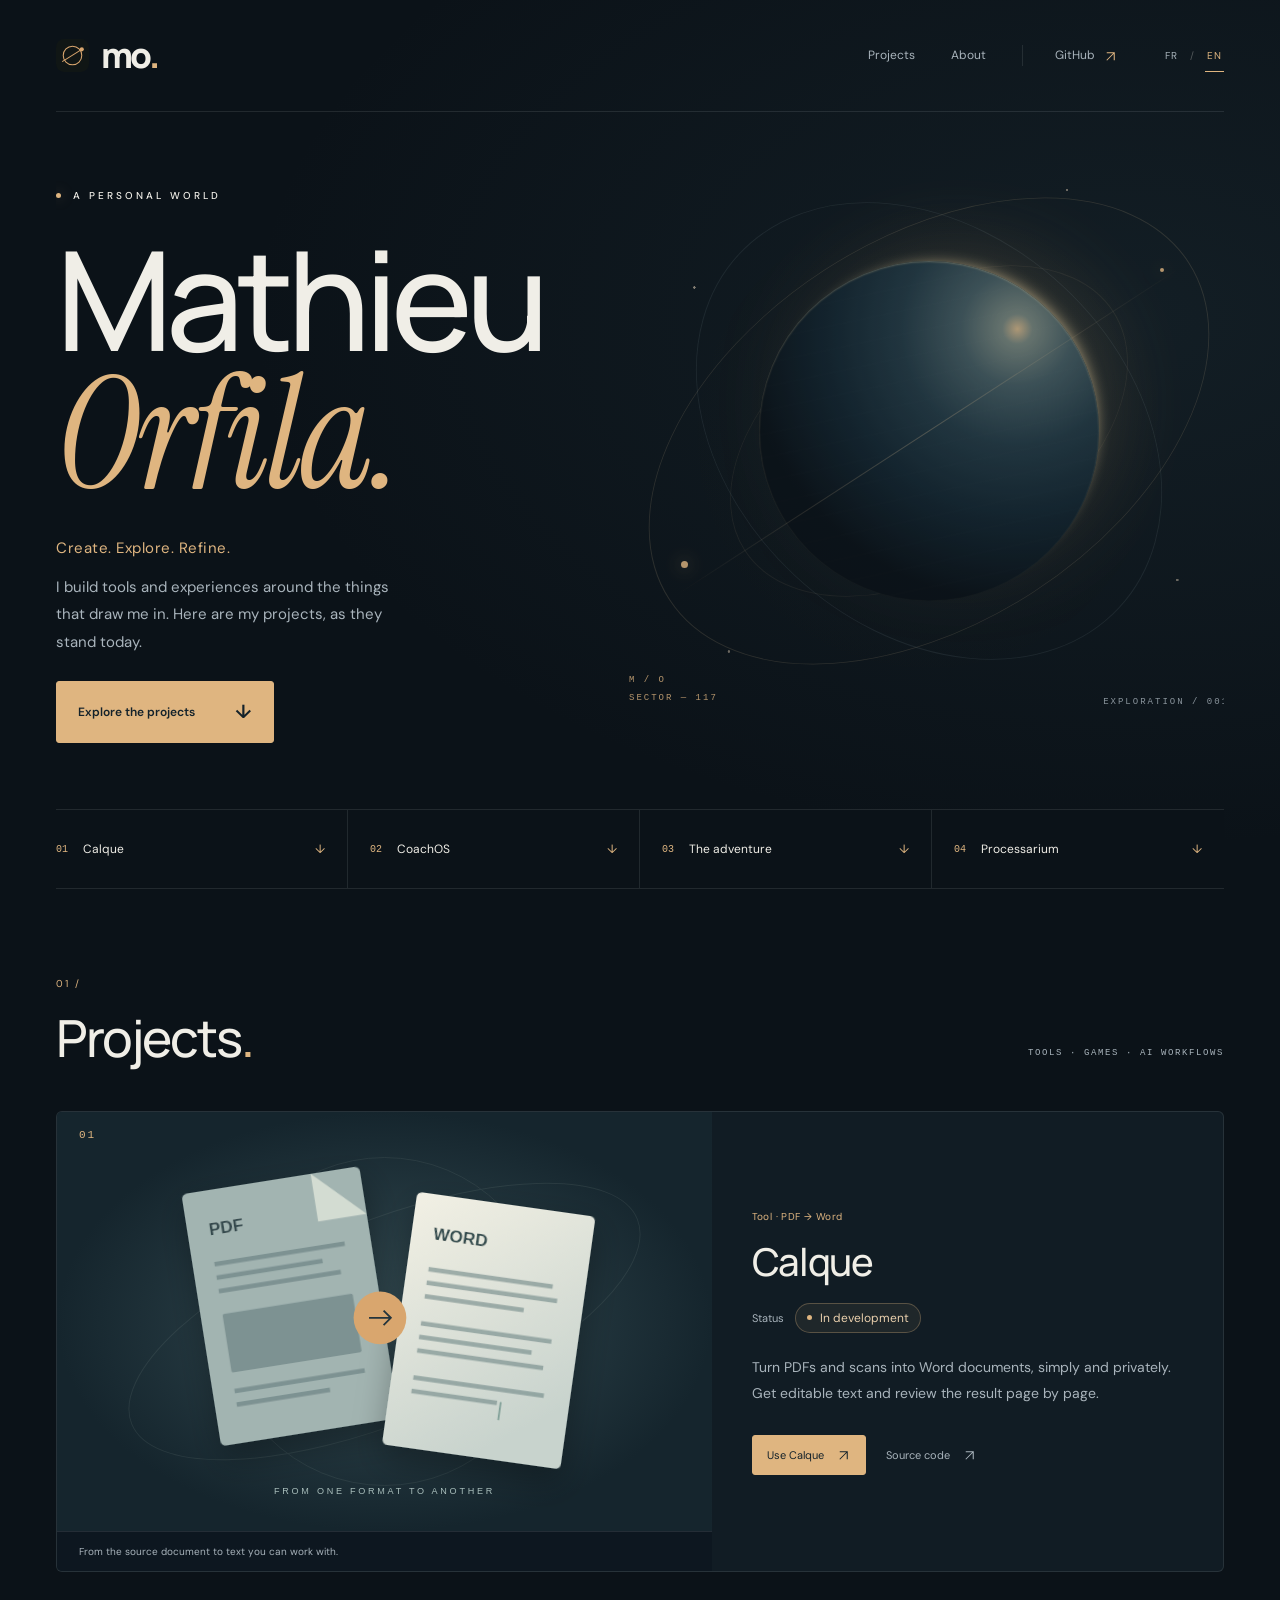
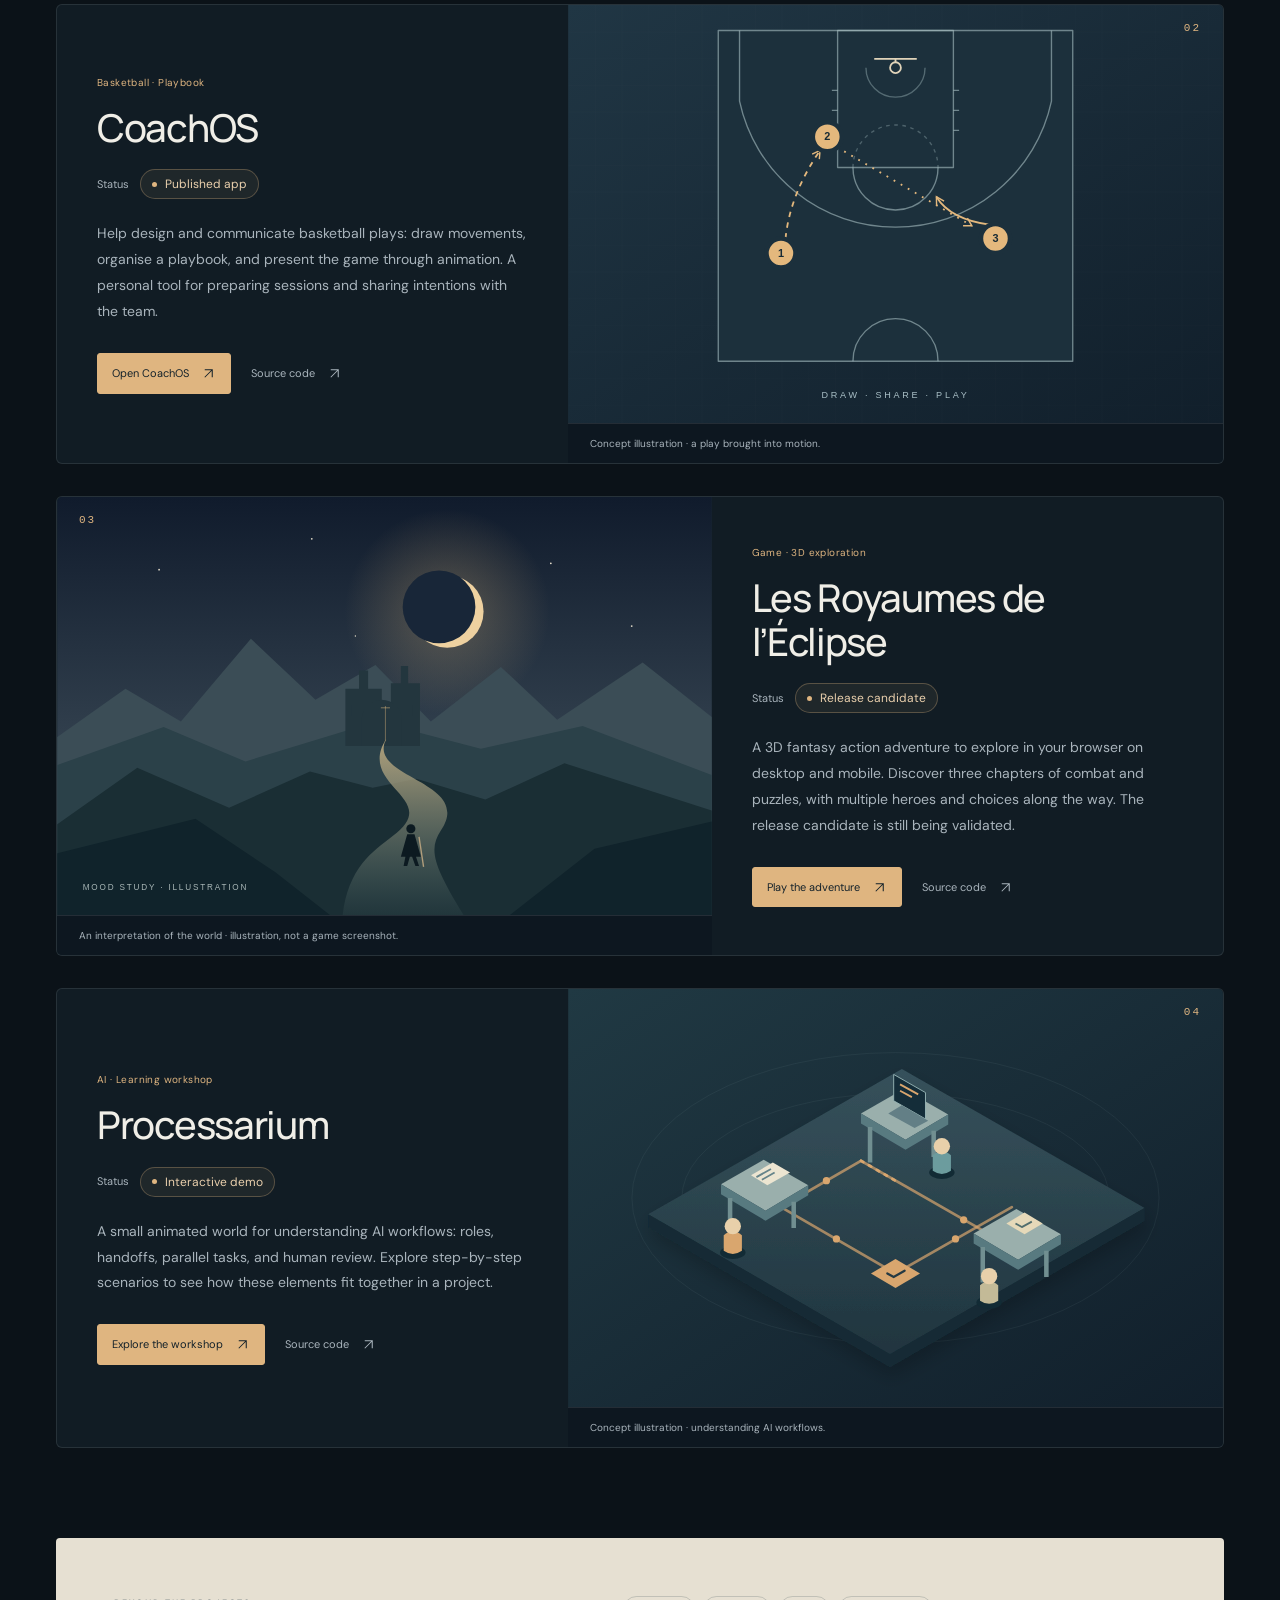
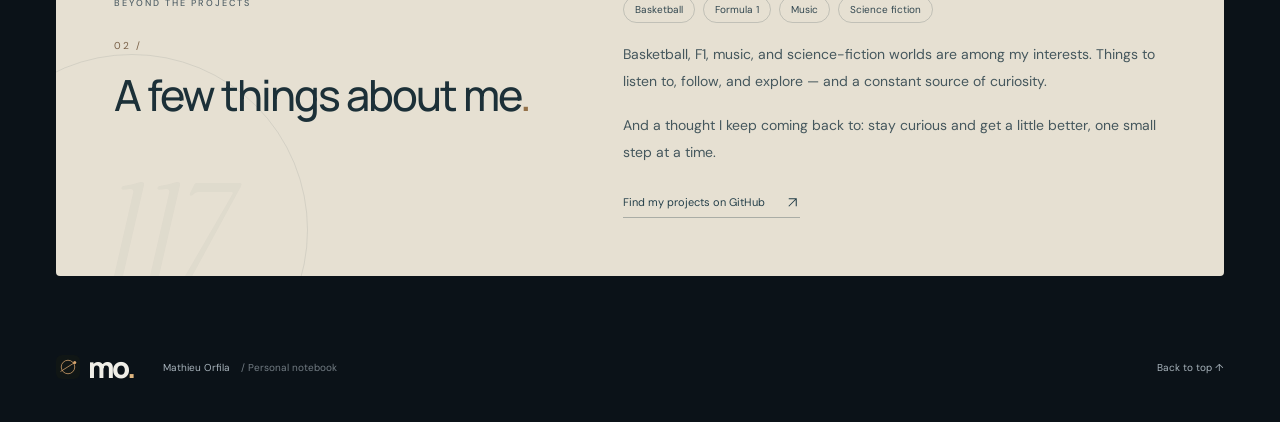
==== docs/en/index.html @ e2f17652 "Make every project status explicit and redesign personal landing with alternating project panels" ====
<!doctype html>
<html lang="en">
<head>
<meta charset="utf-8"><meta name="viewport" content="width=device-width, initial-scale=1">
<meta name="description" content="Projects by Mathieu Orfila: useful tools, basketball, and worlds to explore.">
<meta name="theme-color" content="#0d141b"><meta name="referrer" content="strict-origin-when-cross-origin">
<title>Mathieu Orfila — Ideas in motion</title>
<link rel="alternate" hreflang="fr" href="https://mativ117.github.io/mativ117/">
<link rel="alternate" hreflang="en" href="https://mativ117.github.io/mativ117/en/">
<link rel="alternate" hreflang="x-default" href="https://mativ117.github.io/mativ117/">
<link rel="canonical" href="https://mativ117.github.io/mativ117/en/">
<link rel="icon" href="../favicon.svg" type="image/svg+xml"><link rel="stylesheet" href="../style.css?v=identity-3">

</head>
<body>
<a class="skip" href="#contenu">Skip to content</a>
<header class="wrap header"><a class="brand" href="./" aria-label="Mathieu Orfila, home"><img class="brand-mark" src="../favicon.svg" alt="" width="30" height="30">mo<span>.</span></a><nav aria-label="Main navigation"><a href="#projets">Projects</a><a href="#apropos">About</a><a class="github" href="https://github.com/mativ117">GitHub <span aria-hidden="true"><svg class="external-icon" viewBox="0 0 20 20" width="15" height="15" fill="none" aria-hidden="true"><path d="M5 15 15 5M5 5h10v10" stroke="currentColor" stroke-width="1.4"/></svg></span></a></nav><div class="language-switch" role="group" aria-label="Site language"><a href="../" lang="fr" hreflang="fr" aria-label="Français">FR</a><span aria-hidden="true">/</span><a href="./" lang="en" hreflang="en" aria-current="page" aria-label="English">EN</a></div></header>
<main id="contenu">
<section class="hero wrap" aria-labelledby="titre">
  <div class="hero-copy"><p class="eyebrow"><span class="dot"></span> A PERSONAL WORLD</p><h1 id="titre">Mathieu<br><em>Orfila.</em></h1><p class="hero-motto">Create. Explore. Refine.</p><p class="intro">I build tools and experiences around the things that draw me in. Here are my projects, as they stand today.</p><a class="button" href="#projets">Explore the projects <span aria-hidden="true">↓</span></a></div>
  <div class="universe" aria-hidden="true"><div class="star-field"></div><div class="orbital-ring ring-outer"></div><div class="orbital-ring ring-middle"></div><div class="orbital-ring ring-inner"></div><div class="celestial-body"></div><div class="orbital-axis"></div><span class="satellite satellite-one"></span><span class="satellite satellite-two"></span><span class="coordinate">M / O<br>SECTOR — 117</span><span class="orbital-label">ALWAYS IN MOTION</span><span class="universe-label">EXPLORATION / 001</span></div>
  <nav class="project-index" aria-label="Jump to a project"><a href="#calque"><span class="index-number">01</span><span>Calque</span><span class="index-arrow" aria-hidden="true">↓</span></a><a href="#coachos"><span class="index-number">02</span><span>CoachOS</span><span class="index-arrow" aria-hidden="true">↓</span></a><a href="#eclipse"><span class="index-number">03</span><span>The adventure</span><span class="index-arrow" aria-hidden="true">↓</span></a><a href="#processarium"><span class="index-number">04</span><span>Processarium</span><span class="index-arrow" aria-hidden="true">↓</span></a></nav>
</section>
<section id="projets" class="projects wrap" aria-labelledby="projects-title">
<div class="section-heading"><h2 id="projects-title"><span class="section-index" aria-hidden="true">01 /</span>Projects<span>.</span></h2><span class="folio">TOOLS · GAMES · AI WORKFLOWS</span></div>
<!-- PROJECTS_START -->
<article class="project" id="calque"><div class="project-frame"><span class="project-number" aria-hidden="true">01</span><span class="frame-label" aria-hidden="true">M / O — PROJECT</span></div>
<figure class="project-visual"><a class="project-preview" href="https://mativ117.github.io/calque/" aria-label="Use Calque"><img src="../assets/calque-en.svg" alt="Illustration: a PDF page becomes a Word document, connected by an arrow." width="720" height="460" loading="lazy"></a><figcaption>From the source document to text you can work with.</figcaption></figure>
<div class="project-copy"><div class="project-meta"><span>Tool · PDF → Word</span></div><h3>Calque</h3><div class="status-row"><span class="status-label">Status</span><span class="status">In development</span></div><p class="description">Turn PDFs and scans into Word documents, simply and privately. Get editable text and review the result page by page.</p><div class="project-links"><a class="project-primary" href="https://mativ117.github.io/calque/">Use Calque <span aria-hidden="true"><svg class="external-icon" viewBox="0 0 20 20" width="15" height="15" fill="none" aria-hidden="true"><path d="M5 15 15 5M5 5h10v10" stroke="currentColor" stroke-width="1.4"/></svg></span></a><a href="https://github.com/mativ117/calque">Source code <span aria-hidden="true"><svg class="external-icon" viewBox="0 0 20 20" width="15" height="15" fill="none" aria-hidden="true"><path d="M5 15 15 5M5 5h10v10" stroke="currentColor" stroke-width="1.4"/></svg></span></a></div></div>
</article>
<article class="project" id="coachos"><div class="project-frame"><span class="project-number" aria-hidden="true">02</span><span class="frame-label" aria-hidden="true">M / O — PROJECT</span></div>
<figure class="project-visual"><a class="project-preview" href="https://mativ117.github.io/coachOS-dashboard/" aria-label="Open CoachOS"><img src="../assets/coachos-en.svg" alt="Illustrative basketball half-court diagram: a centred hoop, key, three-point line, and three numbered players." width="720" height="460" loading="lazy"></a><figcaption>Concept illustration · a play brought into motion.</figcaption></figure>
<div class="project-copy"><div class="project-meta"><span>Basketball · Playbook</span></div><h3>CoachOS</h3><div class="status-row"><span class="status-label">Status</span><span class="status">Published app</span></div><p class="description">Help design and communicate basketball plays: draw movements, organise a playbook, and present the game through animation. A personal tool for preparing sessions and sharing intentions with the team.</p><div class="project-links"><a class="project-primary" href="https://mativ117.github.io/coachOS-dashboard/">Open CoachOS <span aria-hidden="true"><svg class="external-icon" viewBox="0 0 20 20" width="15" height="15" fill="none" aria-hidden="true"><path d="M5 15 15 5M5 5h10v10" stroke="currentColor" stroke-width="1.4"/></svg></span></a><a href="https://github.com/mativ117/coachOS-dashboard">Source code <span aria-hidden="true"><svg class="external-icon" viewBox="0 0 20 20" width="15" height="15" fill="none" aria-hidden="true"><path d="M5 15 15 5M5 5h10v10" stroke="currentColor" stroke-width="1.4"/></svg></span></a></div></div>
</article>
<article class="project" id="eclipse"><div class="project-frame"><span class="project-number" aria-hidden="true">03</span><span class="frame-label" aria-hidden="true">M / O — PROJECT</span></div>
<figure class="project-visual"><a class="project-preview" href="https://mativ117.github.io/royaumes-eclipse/" aria-label="Play the adventure"><img src="../assets/eclipse-en.svg" alt="Mood illustration: a traveller follows a path towards an ancient gateway beneath an eclipse." width="720" height="460" loading="lazy"></a><figcaption>An interpretation of the world · illustration, not a game screenshot.</figcaption></figure>
<div class="project-copy"><div class="project-meta"><span>Game · 3D exploration</span></div><h3>Les Royaumes de l’Éclipse</h3><div class="status-row"><span class="status-label">Status</span><span class="status">Release candidate</span></div><p class="description">A 3D fantasy action adventure to explore in your browser on desktop and mobile. Discover three chapters of combat and puzzles, with multiple heroes and choices along the way. The release candidate is still being validated.</p><div class="project-links"><a class="project-primary" href="https://mativ117.github.io/royaumes-eclipse/">Play the adventure <span aria-hidden="true"><svg class="external-icon" viewBox="0 0 20 20" width="15" height="15" fill="none" aria-hidden="true"><path d="M5 15 15 5M5 5h10v10" stroke="currentColor" stroke-width="1.4"/></svg></span></a><a href="https://github.com/mativ117/royaumes-eclipse">Source code <span aria-hidden="true"><svg class="external-icon" viewBox="0 0 20 20" width="15" height="15" fill="none" aria-hidden="true"><path d="M5 15 15 5M5 5h10v10" stroke="currentColor" stroke-width="1.4"/></svg></span></a></div></div>
</article>
<article class="project" id="processarium"><div class="project-frame"><span class="project-number" aria-hidden="true">04</span><span class="frame-label" aria-hidden="true">M / O — PROJECT</span></div>
<figure class="project-visual"><a class="project-preview" href="https://mativ117.github.io/processarium_ia/" aria-label="Explore the workshop"><img src="../assets/processarium-en.svg" alt="Illustration of a miniature workshop: three workstations connected by paths, with characters and a review checkpoint." width="720" height="460" loading="lazy"></a><figcaption>Concept illustration · understanding AI workflows.</figcaption></figure>
<div class="project-copy"><div class="project-meta"><span>AI · Learning workshop</span></div><h3>Processarium</h3><div class="status-row"><span class="status-label">Status</span><span class="status">Interactive demo</span></div><p class="description">A small animated world for understanding AI workflows: roles, handoffs, parallel tasks, and human review. Explore step-by-step scenarios to see how these elements fit together in a project.</p><div class="project-links"><a class="project-primary" href="https://mativ117.github.io/processarium_ia/">Explore the workshop <span aria-hidden="true"><svg class="external-icon" viewBox="0 0 20 20" width="15" height="15" fill="none" aria-hidden="true"><path d="M5 15 15 5M5 5h10v10" stroke="currentColor" stroke-width="1.4"/></svg></span></a><a href="https://github.com/mativ117/processarium_ia">Source code <span aria-hidden="true"><svg class="external-icon" viewBox="0 0 20 20" width="15" height="15" fill="none" aria-hidden="true"><path d="M5 15 15 5M5 5h10v10" stroke="currentColor" stroke-width="1.4"/></svg></span></a></div></div>
</article>
<!-- PROJECTS_END -->
</section>
<section id="apropos" class="about wrap" aria-labelledby="about-title"><div><p class="eyebrow">BEYOND THE PROJECTS</p><h2 id="about-title"><span class="section-index" aria-hidden="true">02 /</span>A few things about me<span>.</span></h2></div><div class="about-copy"><div class="interests" aria-label="Interests"><span>Basketball</span><span>Formula 1</span><span>Music</span><span>Science fiction</span></div><p>Basketball, F1, music, and science-fiction worlds are among my interests. Things to listen to, follow, and explore — and a constant source of curiosity.</p><p>And a thought I keep coming back to: stay curious and get a little better, one small step at a time.</p><a class="about-link" href="https://github.com/mativ117">Find my projects on GitHub <span aria-hidden="true"><svg class="external-icon" viewBox="0 0 20 20" width="15" height="15" fill="none" aria-hidden="true"><path d="M5 15 15 5M5 5h10v10" stroke="currentColor" stroke-width="1.4"/></svg></span></a></div></section>
</main><footer class="wrap footer"><a href="./" class="brand" aria-label="Back to home"><img class="brand-mark" src="../favicon.svg" alt="" width="30" height="30">mo<span>.</span></a><span>Mathieu Orfila <span class="muted">/ Personal notebook</span></span><a href="#contenu">Back to top ↑</a></footer>
</body></html>
---- docs/style.css ----
@import url('https://fonts.googleapis.com/css2?family=DM+Sans:wght@400;500;600;700&family=Manrope:wght@400;500;600;700;800&family=Instrument+Serif:ital@0;1&display=swap');
:root{--bg:#0b1218;--ink:#f0eee7;--muted:#a9b4bc;--amber:#dfb580;--line:#d7e4e51c;--sans:'DM Sans',sans-serif;--display:'Manrope',sans-serif;--serif:'Instrument Serif',Georgia,serif;color-scheme:dark}*{box-sizing:border-box}html{scroll-behavior:smooth;scroll-padding-top:35px}body{margin:0;background:var(--bg);color:var(--ink);font:16px/1.7 var(--sans);overflow-x:clip}body:before{content:'';position:absolute;inset:0 0 auto;height:1000px;background:radial-gradient(ellipse at 88% 32%,#34525d30,transparent 55%);pointer-events:none}a{color:inherit;text-decoration:none}a:focus-visible{outline:2px solid var(--amber);outline-offset:6px}::selection{background:var(--amber);color:var(--bg)}.wrap{width:min(1280px,calc(100% - 112px));margin-inline:auto}.header{height:112px;display:flex;align-items:center;gap:45px;position:relative;z-index:2;border-bottom:1px solid var(--line)}.brand{display:inline-flex;align-items:center;font:800 35px/1 var(--display);letter-spacing:-3px}.brand>span{color:var(--amber)}.brand-mark{width:33px;height:33px;margin-right:12px}.header nav{display:flex;align-items:center;gap:36px;margin-left:auto;font-size:12px}.header nav a{color:var(--muted);transition:color .2s}.header nav a:hover{color:var(--ink)}.header .github{padding-left:32px;border-left:1px solid var(--line)}.github span{color:var(--amber);margin-left:5px}.language-switch{display:flex;align-items:center;gap:10px;font-size:10px;letter-spacing:1px}.language-switch>a{padding:7px 2px;color:var(--muted)}.language-switch>a[aria-current]{color:var(--amber);box-shadow:0 1px var(--amber)}.language-switch>span{opacity:.3}.hero{position:relative;isolation:isolate;min-height:760px;display:grid;grid-template-columns:1fr 1fr;align-items:center;border-bottom:1px solid var(--line)}.hero-copy{position:relative;z-index:2;padding:65px 0 110px;pointer-events:none}.hero-copy a{pointer-events:auto}.eyebrow{display:flex;align-items:center;gap:12px;font-size:10px;font-weight:500;letter-spacing:3px}.dot{width:5px;height:5px;flex-shrink:0;border-radius:50%;background:var(--amber);box-shadow:0 0 14px #dfb58077}.hero h1{font:500 clamp(74px,7.8vw,116px)/.99 var(--display);letter-spacing:-6px;margin:34px 0 27px}.hero h1 em{font:italic 1.15em/.9 var(--serif);letter-spacing:-3px;color:var(--amber);display:inline-block;margin-top:5px}.intro{color:var(--muted);font-size:15px;max-width:350px;line-height:1.85;margin:30px 0 0}.button{display:inline-flex;align-items:center;justify-content:space-between;gap:40px;background:var(--amber);color:#14222a;border:1px solid var(--amber);border-radius:3px;padding:14px 21px;font-size:12px;font-weight:600;margin-top:29px;transition:background .25s,transform .25s}.button span{font-size:19px}.button:hover{background:#efd0a5;transform:translateY(-2px)}.universe{position:absolute;z-index:0;right:-40px;top:35px;width:690px;height:650px;pointer-events:none}.star-field{position:absolute;inset:0;background:radial-gradient(circle at 16% 27%,#ead6bcaa 0 1px,transparent 1.5px),radial-gradient(circle at 70% 12%,#ead6bc88 0 1px,transparent 1.5px),radial-gradient(circle at 86% 72%,#ead6bc88 0 1px,transparent 1.5px),radial-gradient(circle at 21% 83%,#ead6bc88 0 1px,transparent 1.5px),radial-gradient(circle at 50% 50%,#d8b77c08,transparent 60%)}.celestial-body{position:absolute;left:50%;top:49%;width:340px;height:340px;transform:translate(-50%,-50%);border-radius:50%;background:radial-gradient(circle at 76% 20%,#d4b68a 0,#7a8880 4%,#475e64 15%,#253c47 31%,#142631 51%,#0b1218 73%);box-shadow:8px -8px 16px -13px #ffe3ac,29px -28px 110px -45px #e4b47765,inset 0 1px 2px #ffe3ac55}.celestial-body:after{content:'';position:absolute;inset:0;border-radius:50%;background:repeating-linear-gradient(168deg,transparent 0 8px,#ffffff02 9px 10px,transparent 11px 23px);opacity:.6}.orbital-ring{position:absolute;left:50%;top:49%;border:1px solid #d9bd9330;border-radius:50%;transform:translate(-50%,-50%) rotate(-33deg) scaleY(.62);width:620px;height:620px}.ring-middle{width:520px;height:520px;border-color:#a0b8c021;transform:translate(-50%,-50%) rotate(43deg) scaleY(.76)}.ring-inner{width:440px;height:440px;border-color:#d9bd9318;transform:translate(-50%,-50%) rotate(-33deg) scaleY(.62)}.orbital-axis{position:absolute;width:610px;height:1px;background:linear-gradient(90deg,transparent,#d9bd9355,transparent);top:49%;left:50%;transform:translate(-50%,-50%) rotate(-33deg)}.satellite{position:absolute;width:7px;height:7px;background:var(--amber);border-radius:50%;box-shadow:0 0 18px #dfb580aa}.satellite-one{left:14%;top:69%}.satellite-two{right:16%;top:24%;width:4px;height:4px}.coordinate{position:absolute;left:45px;bottom:30px;color:var(--amber);font:9px/2 monospace;letter-spacing:2px}.orbital-label{position:absolute;right:5px;top:170px;writing-mode:vertical-rl;color:#b4c2c37a;font-size:8px;letter-spacing:3px}.universe-label{position:absolute;right:45px;bottom:30px;font:9px monospace;letter-spacing:2px;color:var(--muted)}.hero-bottom{position:absolute;left:0;right:0;bottom:25px;display:flex;justify-content:space-between;font-size:10px;color:var(--muted)}.hero-bottom>a{font:9px monospace;letter-spacing:1.5px}.hero-bottom>a span{color:var(--amber);padding-left:25px}.projects{padding-top:100px;display:grid;grid-template-columns:1fr 1fr;gap:65px 35px}.section-heading{grid-column:1/-1;display:flex;justify-content:space-between;align-items:end;margin-bottom:-20px}.section-index{display:block;font:10px/1 var(--sans);letter-spacing:2px;color:var(--amber);margin-bottom:20px}h2{font:500 clamp(34px,4vw,52px)/1.12 var(--display);letter-spacing:-2px;margin:0}h2>span:not(.section-index){color:var(--amber)}.folio{font:9px monospace;letter-spacing:1.6px;color:var(--muted);padding-bottom:8px}.project{position:relative;min-width:0;display:flex;flex-direction:column;border:1px solid var(--line);border-radius:5px;background:linear-gradient(140deg,#17252e80,#101a2260);box-shadow:0 20px 50px -35px #000;transition:border-color .25s,transform .25s;scroll-margin-top:30px;overflow:hidden}.project:hover{border-color:#dfb58066;transform:translateY(-4px)}.project-frame{height:46px;display:flex;justify-content:space-between;align-items:center;padding:0 21px;border-bottom:1px solid var(--line);color:var(--muted);font:9px monospace;letter-spacing:2px}.project-number{color:var(--amber)}.frame-label{font-size:8px;opacity:.7}.project-visual{margin:0;position:relative}.project-visual img{width:100%;height:auto;aspect-ratio:720/460;display:block;object-fit:contain;background:#17252e}.project-visual figcaption{padding:10px 24px;font-size:9px;color:var(--muted);background:#0d1720;border-block:1px solid var(--line);line-height:1.5;min-height:35px}.project-copy{padding:26px 29px 30px;flex:1;display:flex;flex-direction:column}.project-meta{display:flex;justify-content:space-between;align-items:center;gap:10px;font-size:9px;color:var(--amber);letter-spacing:.4px}.status{color:var(--muted);display:flex;align-items:center;gap:6px;font-size:9px;white-space:nowrap;letter-spacing:0}.status:before{content:'';width:4px;height:4px;background:var(--amber);border-radius:50%;flex-shrink:0}h3{font:500 clamp(26px,2.4vw,35px)/1.15 var(--display);letter-spacing:-1.3px;margin:20px 0 0}.description{font-size:14px;color:var(--muted);line-height:1.85;margin:17px 0 27px}.project-links{display:flex;align-items:center;flex-wrap:wrap;gap:18px 23px;margin-top:auto;font-size:11px}.project-links>a{display:inline-flex;gap:12px;align-items:center;padding:9px 0;color:var(--muted);transition:color .2s}.project-links>a:hover{color:var(--ink)}.project-links .project-primary{background:#dfb58012;border:1px solid #dfb58055;border-radius:3px;color:var(--amber);padding:10px 14px}.project-links .project-primary:hover{background:var(--amber);color:#14222a}.project-links>a>span{font-size:16px}.about{margin-top:110px;margin-bottom:45px;position:relative;display:grid;grid-template-columns:1fr 1.25fr;gap:75px;background:#e6e0d2;color:#1c3038;padding:58px;border-radius:4px;overflow:hidden}.about:before{content:'';position:absolute;bottom:-130px;left:-100px;width:350px;height:350px;border:1px solid #20394218;border-radius:50%;pointer-events:none}.about .eyebrow{font-size:9px;letter-spacing:2px;margin:0 0 29px;color:#526168}.about .section-index{color:#796047}.about h2{font-size:43px}.about h2>span:not(.section-index){color:#947149}.about-copy{position:relative;font-size:14px;color:#45575d;line-height:1.9}.about-copy p{margin:18px 0}.interests{display:flex;flex-wrap:wrap;gap:8px}.interests>span{font-size:10px;border:1px solid #20394230;border-radius:20px;padding:3px 11px;color:#31464f}.about-link{font-size:11px;display:inline-block;border-bottom:1px solid #31464f55;color:#243f4a;padding-bottom:4px;margin-top:8px}.about-link span{padding-left:17px}.footer{display:flex;align-items:center;gap:30px;padding-block:32px 40px;font-size:10px;color:var(--muted)}.footer .brand{font-size:29px;color:var(--ink)}.footer .brand-mark{width:24px;height:24px;margin-right:8px}.footer>a:last-child{margin-left:auto}.muted{opacity:.65;margin-left:8px}.skip{position:fixed;top:-100px;left:20px;padding:12px;background:var(--ink);color:var(--bg);z-index:20}.skip:focus{top:15px}
@media(min-width:1550px){.hero{min-height:820px}.universe{right:-5px;top:65px}}@media(max-width:1100px){.wrap{width:calc(100% - 72px)}.universe{right:-50px;width:580px;height:600px;top:65px}.celestial-body{width:290px;height:290px}.ring-outer{width:520px;height:520px}.ring-middle{width:440px;height:440px}.ring-inner{width:380px;height:380px}.orbital-axis{width:520px}.hero{min-height:710px}.hero h1{font-size:92px}.project-copy{padding:23px}.project-meta{align-items:start;flex-direction:column;gap:6px}.about{padding:42px;gap:40px}.about h2{font-size:35px}.projects{gap:50px 25px}.header{gap:25px}.header nav{gap:25px}}
@media(max-width:760px){.wrap{width:calc(100% - 40px)}.header{height:95px;gap:20px}.header nav{gap:20px;font-size:11px}.header .github{display:none}.brand{font-size:30px}.brand-mark{width:27px;height:27px;margin-right:8px}.hero{min-height:700px;grid-template-columns:1fr;align-items:start}.hero-copy{padding:52px 0 150px}.hero h1{font-size:clamp(75px,12vw,100px);letter-spacing:-5px}.intro{font-size:14px;max-width:310px}.universe{width:460px;height:470px;right:-110px;top:220px;opacity:.6;z-index:-1;mask-image:linear-gradient(90deg,transparent,black 33%)}.celestial-body{width:240px;height:240px}.ring-outer{width:430px;height:430px}.ring-middle{width:365px;height:365px}.ring-inner{width:310px;height:310px}.orbital-axis{width:430px}.coordinate,.orbital-label,.universe-label{display:none}.hero-bottom{font-size:9px;bottom:22px}.hero-bottom>a{font-size:8px}.hero-bottom>a span{padding-left:10px}.projects{padding-top:65px;gap:35px 20px}.section-heading{margin-bottom:0;align-items:start;gap:20px;flex-direction:column}.section-heading h2{font-size:40px}.folio{font-size:8px}.project-copy{padding:22px}.project-visual figcaption{padding:9px 18px;font-size:9px}.project-meta{font-size:9px}.status{font-size:9px}h3{font-size:28px}.description{font-size:13px}.project-links{gap:8px 15px;font-size:10px}.project-links .project-primary{padding:9px 11px}.about{grid-template-columns:1fr;gap:30px;padding:32px;margin-top:65px;margin-bottom:15px}.about .eyebrow{margin-bottom:22px}.about h2{font-size:38px}.about-copy{font-size:14px}.footer{gap:18px;flex-wrap:wrap;padding-block:28px}.footer .muted{display:block;margin:0}.footer .brand-mark{display:none}}
@media(max-width:560px){.header{gap:17px}.header nav{gap:15px;font-size:10px}.language-switch{font-size:9px;gap:7px}.hero{min-height:690px}.hero h1{font-size:78px}.hero h1 em{font-size:1.12em}.hero-copy{padding-top:45px}.hero .eyebrow{font-size:9px;letter-spacing:2px}.intro{max-width:285px}.universe{right:-155px;top:265px;opacity:.47}.projects{grid-template-columns:1fr}.section-heading{gap:15px;margin-bottom:5px}.project-meta{flex-direction:row;align-items:center;flex-wrap:wrap;gap:8px}.project-copy{padding:25px}.description{font-size:14px}.project-links{font-size:11px;gap:15px}.project-visual figcaption{font-size:9px}.about{padding:28px 25px}.about h2{font-size:34px}.hero-bottom>span{max-width:145px}.hero-bottom>a{padding-top:3px}.project-frame{height:40px}.footer{font-size:9px}.footer .brand{font-size:26px}}
@media(prefers-reduced-motion:reduce){html{scroll-behavior:auto}*,*:before,*:after{transition:none!important;animation:none!important}}
/* Contain the decorative orbit within the hero on every viewport. */
.hero{overflow:hidden}
.external-icon{display:inline-block;vertical-align:middle;flex-shrink:0}.project-links>a>span{display:inline-flex;align-items:center}.about-link>span{display:inline-flex;vertical-align:middle}
/* Personal identity and large project presentations. */
.hero{min-height:740px;overflow:hidden;align-items:start}.hero-copy{padding:65px 0 145px}.hero h1{font-size:clamp(92px,10.8vw,155px);line-height:.9;letter-spacing:-7px;margin:32px 0 22px}.hero h1 em{font-size:1.13em;letter-spacing:-4px}.hero-motto{color:var(--amber);font-size:15px;letter-spacing:.5px;margin:30px 0 0}.intro{margin-top:12px;max-width:365px}.hero .button{margin-top:24px}.universe{top:0;right:-50px;opacity:.8}.hero .coordinate{bottom:55px}.hero .universe-label{bottom:55px}.project-index{position:absolute;bottom:0;left:0;right:0;z-index:3;display:grid;grid-template-columns:repeat(4,1fr);border-top:1px solid var(--line);background:#0b1218d9}.project-index a{display:flex;align-items:center;gap:15px;min-height:78px;font-size:12px;padding:15px 22px;border-right:1px solid var(--line);transition:background .2s}.project-index a:first-child{padding-left:0}.project-index a:last-child{border-right:0}.index-number{color:var(--amber);font:10px monospace}.index-arrow{margin-left:auto;color:var(--amber)}.project-index a:hover{background:#dfb5800b}.projects{display:block;padding-top:90px}.section-heading{margin-bottom:45px}.project{display:grid;grid-template-columns:1.28fr 1fr;position:relative;border:1px solid var(--line);border-radius:6px;overflow:hidden;background:#111c24;box-shadow:none;min-height:420px;margin-top:32px;transition:border-color .25s}.project:hover{transform:none;border-color:#dfb58055}.project-frame{position:absolute;left:22px;top:17px;height:auto;padding:0;border:0;z-index:2;pointer-events:none}.project-number{font:11px monospace;letter-spacing:2px;color:#dfb580}.frame-label{display:none}.project-visual{align-self:stretch;display:flex;flex-direction:column;min-width:0;background:#14242e}.project-preview{display:flex;flex:1;overflow:hidden}.project-preview img{width:100%;height:100%;min-height:350px;object-fit:cover;aspect-ratio:auto;transition:transform .5s}.project-preview:hover img,.project-preview:focus-visible img{transform:scale(1.025)}.project-visual figcaption{padding:10px 22px;min-height:40px;display:flex;align-items:center;font-size:10px;background:#0d1720;border-top:1px solid var(--line);border-bottom:0}.project-copy{padding:45px 40px;display:flex;flex-direction:column;justify-content:center}.project-meta{font-size:10px;color:var(--amber)}.project-copy h3{font-size:clamp(32px,3vw,43px);margin-top:15px;line-height:1.13}.status-row{display:flex;align-items:center;flex-wrap:wrap;gap:11px;margin-top:20px}.status-label{font-size:11px;color:var(--muted)}.status{display:inline-flex;align-items:center;gap:8px;white-space:normal;color:#ead0ad;background:#dfb58012;border:1px solid #dfb5804d;padding:5px 11px;border-radius:30px;font-size:12px;line-height:1.5}.status:before{width:5px;height:5px}.description{font-size:14px;margin:22px 0 28px;line-height:1.85}.project-links{margin-top:0;gap:15px 20px;font-size:11px}.project-links .project-primary{background:var(--amber);color:#14222a;border-color:var(--amber)}.project-links .project-primary:hover{background:#efd0a5}.project:nth-of-type(even){grid-template-columns:1fr 1.28fr}.project:nth-of-type(even) .project-visual{grid-column:2;grid-row:1}.project:nth-of-type(even) .project-copy{grid-column:1;grid-row:1}.project:nth-of-type(even) .project-frame{left:auto;right:22px}.about{margin-top:90px}.about:after{content:'117';position:absolute;left:50px;bottom:-35px;font:italic 145px/1 var(--serif);color:#20394208;pointer-events:none}
@media(max-width:1100px){.hero{min-height:735px}.hero h1{font-size:125px}.hero-copy{padding-top:50px}.project-copy{padding:35px 28px}.project-copy h3{font-size:34px}.project,.project:nth-of-type(even){grid-template-columns:1.1fr 1fr}.project-preview img{min-height:410px}.project-index a{padding:15px;font-size:11px;gap:10px}}
@media(max-width:760px){.hero{min-height:760px}.hero-copy{padding:50px 0 140px}.hero h1{font-size:115px}.hero-motto{font-size:14px}.hero .universe{top:200px;right:-100px;opacity:.5}.project-index{grid-template-columns:1fr 1fr}.project-index a{min-height:50px;padding:10px 12px;border-bottom:1px solid var(--line)}.project-index a:first-child{padding-left:12px}.project-index a:nth-child(2){border-right:0}.projects{padding-top:55px}.section-heading{margin-bottom:30px}.project,.project:nth-of-type(even){grid-template-columns:1fr;min-height:0;margin-top:28px}.project:nth-of-type(even) .project-visual,.project:nth-of-type(even) .project-copy{grid-column:auto;grid-row:auto}.project:nth-of-type(even) .project-frame{left:20px;right:auto}.project-preview img{height:auto;min-height:0;aspect-ratio:720/460;object-fit:contain}.project-copy{padding:30px}.project-copy h3{font-size:36px}.project-meta{flex-direction:row}.status-row{margin-top:17px}.status{font-size:12px}.description{font-size:14px}.about{margin-top:60px}.about:after{left:25px}.project-visual figcaption{font-size:10px}}
@media(max-width:560px){.hero{min-height:730px}.hero h1{font-size:101px;letter-spacing:-6px}.hero-copy{padding-top:45px;padding-bottom:140px}.hero .eyebrow{font-size:9px}.hero .universe{top:235px;right:-160px;opacity:.4}.hero-motto{margin-top:24px}.intro{max-width:285px}.project-index a{font-size:11px;gap:10px}.project-copy{padding:27px 24px}.project-copy h3{font-size:34px}.status-row{gap:9px}.status-label{font-size:11px}.project-visual figcaption{padding-inline:18px}.project-frame{left:18px;top:13px}.project:nth-of-type(even) .project-frame{left:18px}.project-links{gap:15px}.about h2{font-size:33px}}
@media(max-width:560px){.hero h1{font-size:clamp(76px,26vw,101px)}}
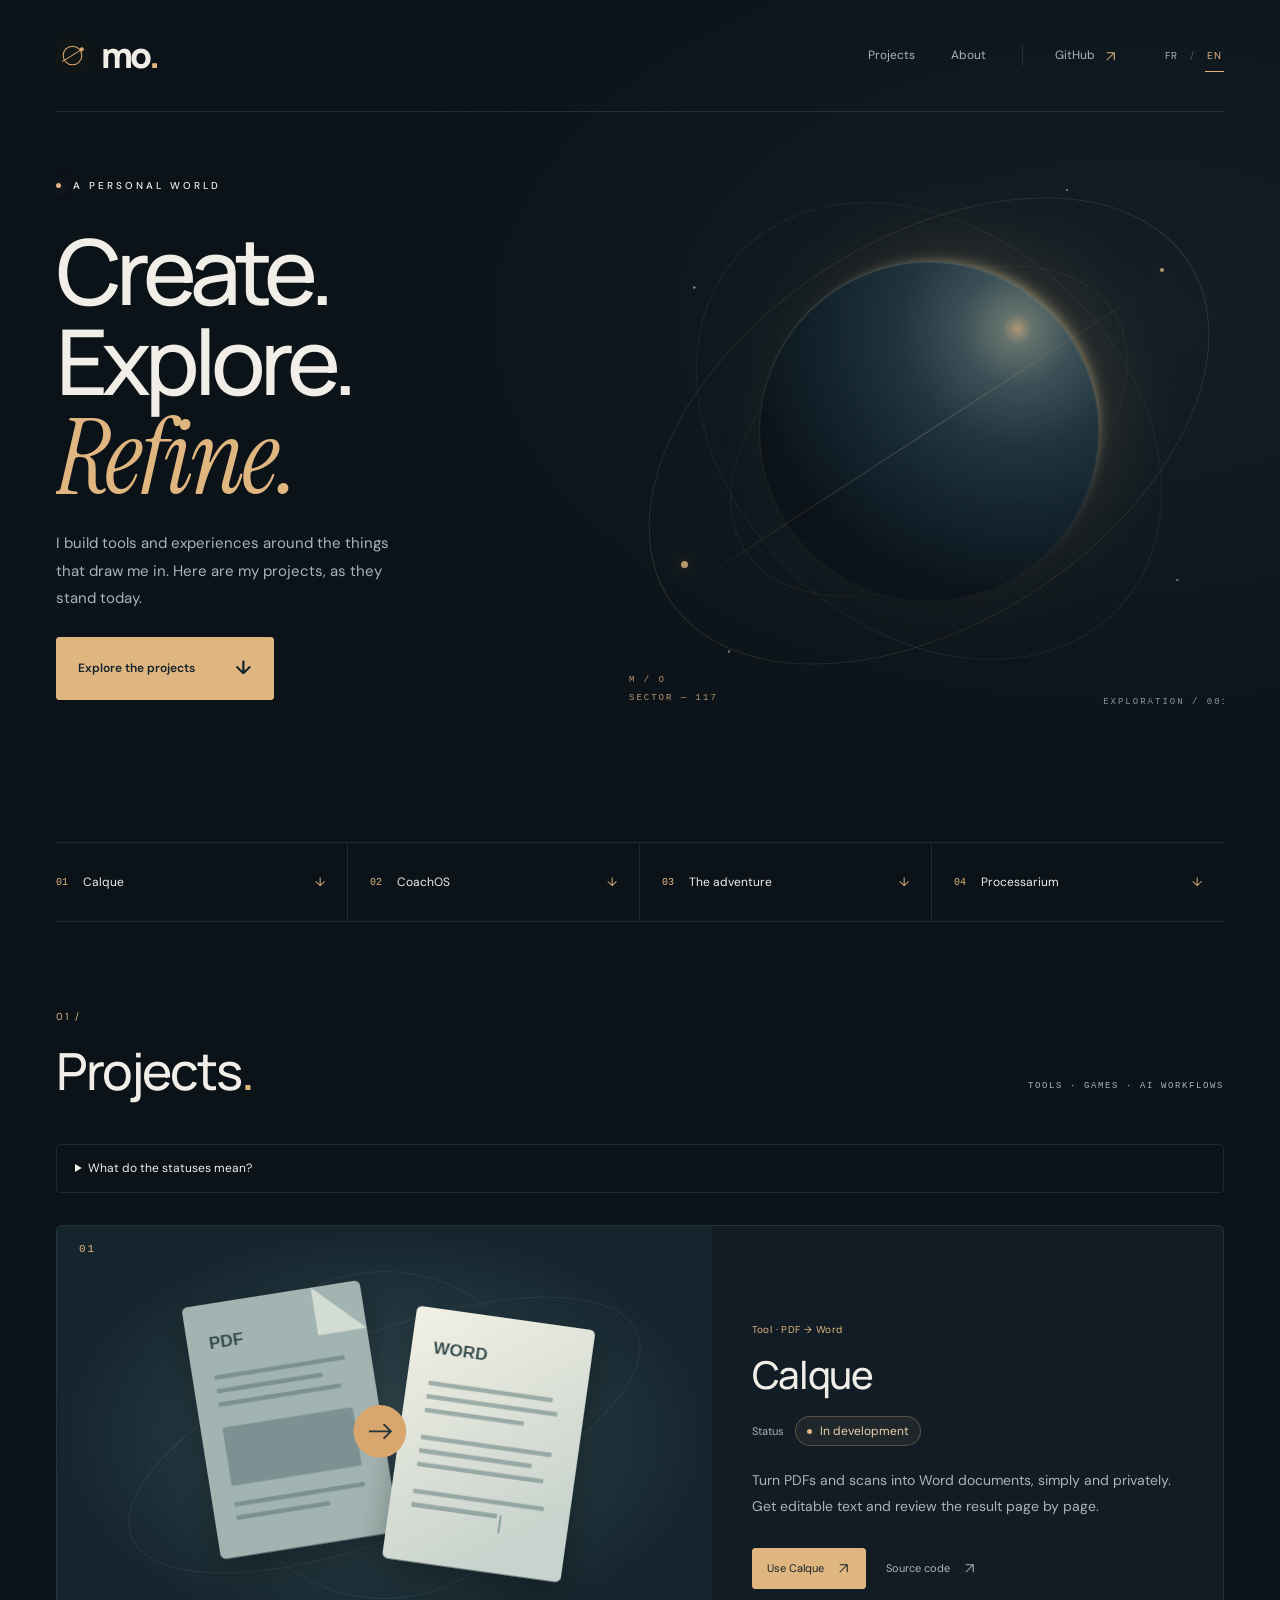
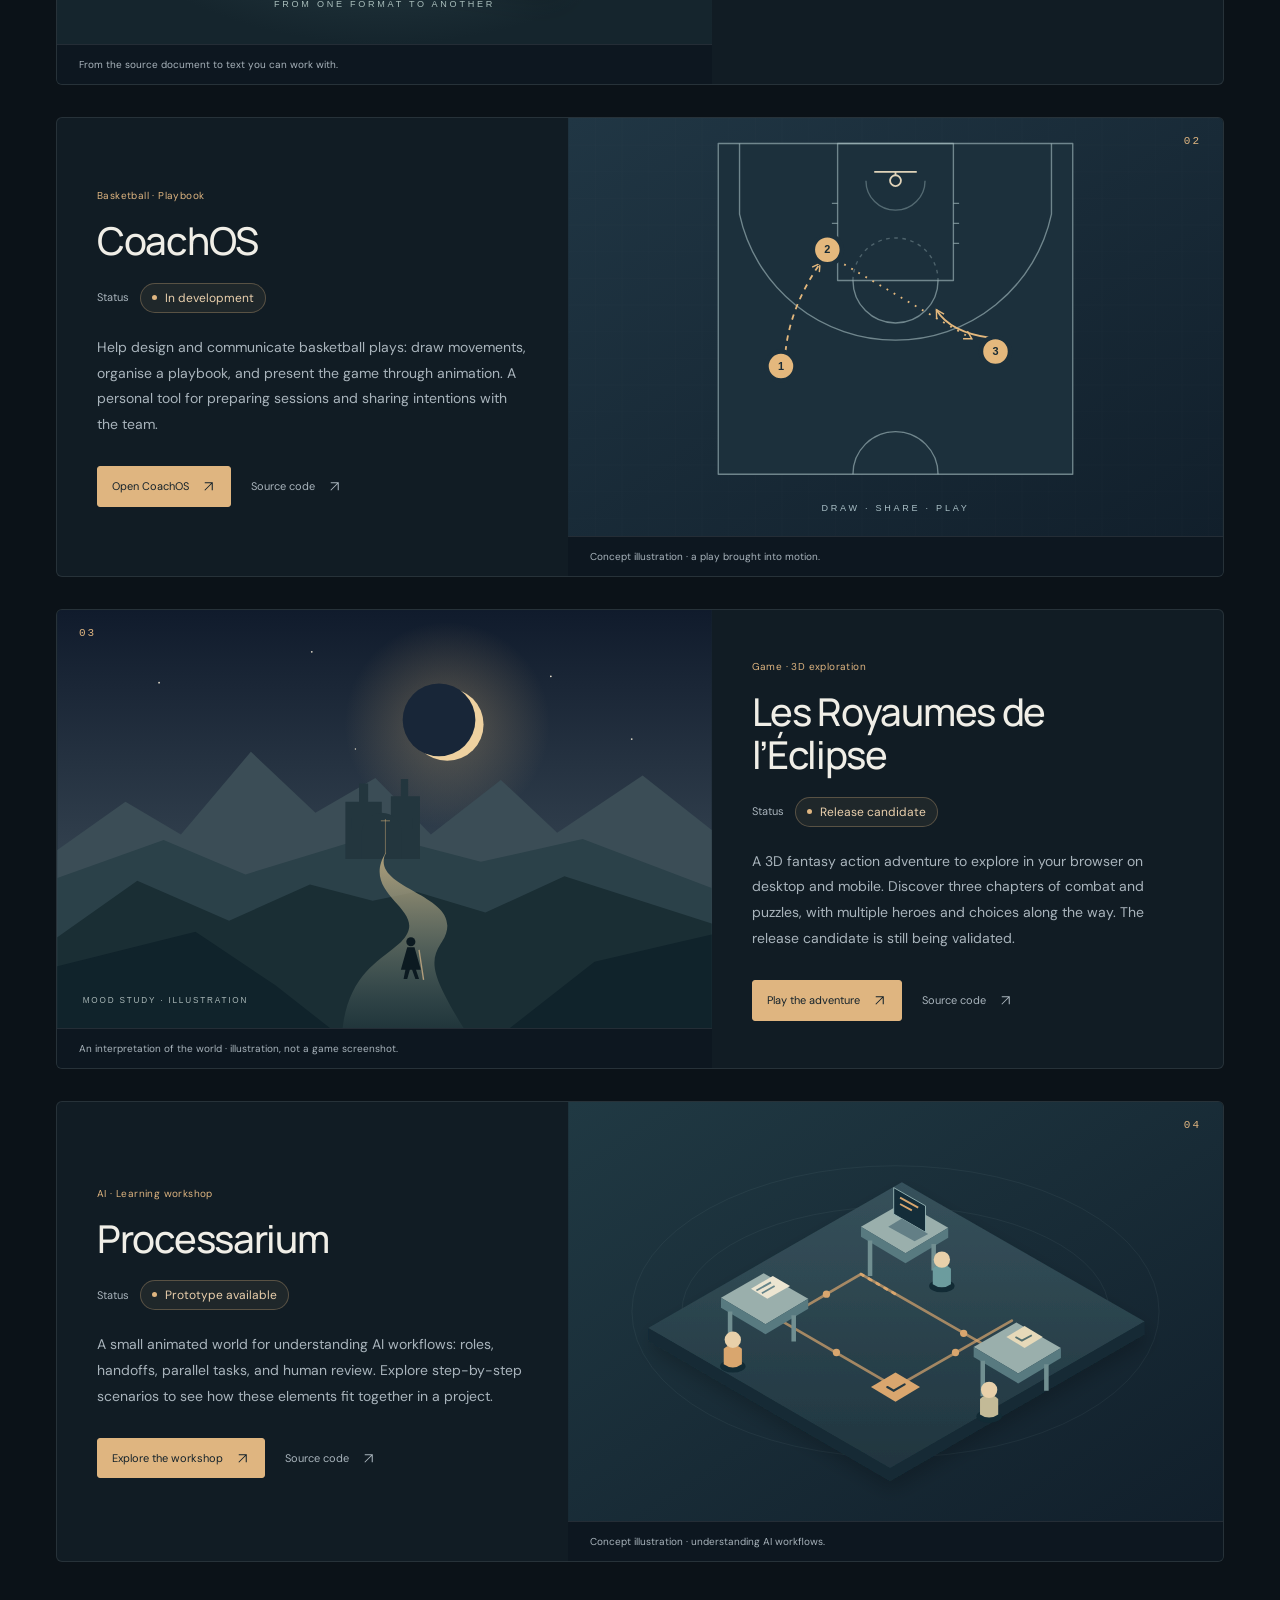
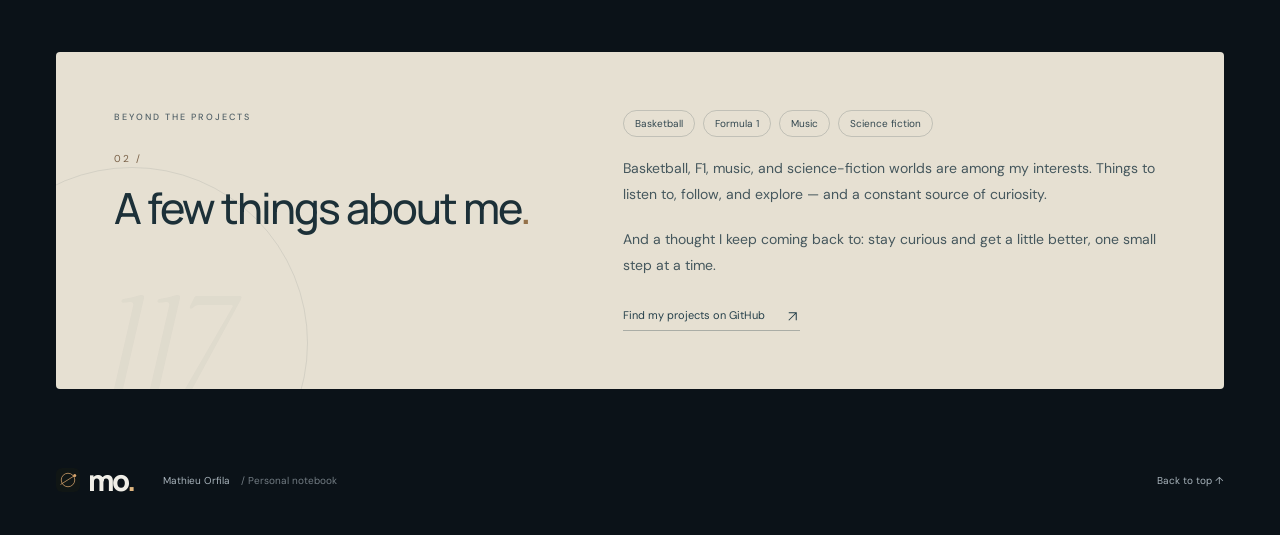
==== commit ed7cf940: "Standardize four shared project statuses and restore discreet initials-based identity" ====
--- a/docs/en/index.html
+++ b/docs/en/index.html
@@ -9,7 +9,7 @@
 <link rel="alternate" hreflang="en" href="https://mativ117.github.io/mativ117/en/">
 <link rel="alternate" hreflang="x-default" href="https://mativ117.github.io/mativ117/">
 <link rel="canonical" href="https://mativ117.github.io/mativ117/en/">
-<link rel="icon" href="../favicon.svg" type="image/svg+xml"><link rel="stylesheet" href="../style.css?v=identity-3">
+<link rel="icon" href="../favicon.svg" type="image/svg+xml"><link rel="stylesheet" href="../style.css?v=statuses-4">
 
 </head>
 <body>
@@ -17,12 +17,13 @@
 <header class="wrap header"><a class="brand" href="./" aria-label="Mathieu Orfila, home"><img class="brand-mark" src="../favicon.svg" alt="" width="30" height="30">mo<span>.</span></a><nav aria-label="Main navigation"><a href="#projets">Projects</a><a href="#apropos">About</a><a class="github" href="https://github.com/mativ117">GitHub <span aria-hidden="true"><svg class="external-icon" viewBox="0 0 20 20" width="15" height="15" fill="none" aria-hidden="true"><path d="M5 15 15 5M5 5h10v10" stroke="currentColor" stroke-width="1.4"/></svg></span></a></nav><div class="language-switch" role="group" aria-label="Site language"><a href="../" lang="fr" hreflang="fr" aria-label="Français">FR</a><span aria-hidden="true">/</span><a href="./" lang="en" hreflang="en" aria-current="page" aria-label="English">EN</a></div></header>
 <main id="contenu">
 <section class="hero wrap" aria-labelledby="titre">
-  <div class="hero-copy"><p class="eyebrow"><span class="dot"></span> A PERSONAL WORLD</p><h1 id="titre">Mathieu<br><em>Orfila.</em></h1><p class="hero-motto">Create. Explore. Refine.</p><p class="intro">I build tools and experiences around the things that draw me in. Here are my projects, as they stand today.</p><a class="button" href="#projets">Explore the projects <span aria-hidden="true">↓</span></a></div>
+  <div class="hero-copy"><p class="eyebrow"><span class="dot"></span> A PERSONAL WORLD</p><h1 id="titre">Create.<br>Explore.<br><em>Refine.</em></h1><p class="intro">I build tools and experiences around the things that draw me in. Here are my projects, as they stand today.</p><a class="button" href="#projets">Explore the projects <span aria-hidden="true">↓</span></a></div>
   <div class="universe" aria-hidden="true"><div class="star-field"></div><div class="orbital-ring ring-outer"></div><div class="orbital-ring ring-middle"></div><div class="orbital-ring ring-inner"></div><div class="celestial-body"></div><div class="orbital-axis"></div><span class="satellite satellite-one"></span><span class="satellite satellite-two"></span><span class="coordinate">M / O<br>SECTOR — 117</span><span class="orbital-label">ALWAYS IN MOTION</span><span class="universe-label">EXPLORATION / 001</span></div>
   <nav class="project-index" aria-label="Jump to a project"><a href="#calque"><span class="index-number">01</span><span>Calque</span><span class="index-arrow" aria-hidden="true">↓</span></a><a href="#coachos"><span class="index-number">02</span><span>CoachOS</span><span class="index-arrow" aria-hidden="true">↓</span></a><a href="#eclipse"><span class="index-number">03</span><span>The adventure</span><span class="index-arrow" aria-hidden="true">↓</span></a><a href="#processarium"><span class="index-number">04</span><span>Processarium</span><span class="index-arrow" aria-hidden="true">↓</span></a></nav>
 </section>
 <section id="projets" class="projects wrap" aria-labelledby="projects-title">
 <div class="section-heading"><h2 id="projects-title"><span class="section-index" aria-hidden="true">01 /</span>Projects<span>.</span></h2><span class="folio">TOOLS · GAMES · AI WORKFLOWS</span></div>
+<!-- STATUS_GUIDE_START --><details class="status-guide"><summary>What do the statuses mean?</summary><dl><div><dt>In development</dt><dd>The project is evolving, with features or validation still in progress. A version may already be available.</dd></div><div><dt>Prototype available</dt><dd>An initial experience is available to explore the concept, with a limited scope.</dd></div><div><dt>Release candidate</dt><dd>The planned scope is delivered and undergoing final validation before a stable release.</dd></div><div><dt>Stable release</dt><dd>The announced scope has been validated for regular use; further improvements may follow.</dd></div></dl></details><!-- STATUS_GUIDE_END -->
 <!-- PROJECTS_START -->
 <article class="project" id="calque"><div class="project-frame"><span class="project-number" aria-hidden="true">01</span><span class="frame-label" aria-hidden="true">M / O — PROJECT</span></div>
 <figure class="project-visual"><a class="project-preview" href="https://mativ117.github.io/calque/" aria-label="Use Calque"><img src="../assets/calque-en.svg" alt="Illustration: a PDF page becomes a Word document, connected by an arrow." width="720" height="460" loading="lazy"></a><figcaption>From the source document to text you can work with.</figcaption></figure>
@@ -30,7 +31,7 @@
 </article>
 <article class="project" id="coachos"><div class="project-frame"><span class="project-number" aria-hidden="true">02</span><span class="frame-label" aria-hidden="true">M / O — PROJECT</span></div>
 <figure class="project-visual"><a class="project-preview" href="https://mativ117.github.io/coachOS-dashboard/" aria-label="Open CoachOS"><img src="../assets/coachos-en.svg" alt="Illustrative basketball half-court diagram: a centred hoop, key, three-point line, and three numbered players." width="720" height="460" loading="lazy"></a><figcaption>Concept illustration · a play brought into motion.</figcaption></figure>
-<div class="project-copy"><div class="project-meta"><span>Basketball · Playbook</span></div><h3>CoachOS</h3><div class="status-row"><span class="status-label">Status</span><span class="status">Published app</span></div><p class="description">Help design and communicate basketball plays: draw movements, organise a playbook, and present the game through animation. A personal tool for preparing sessions and sharing intentions with the team.</p><div class="project-links"><a class="project-primary" href="https://mativ117.github.io/coachOS-dashboard/">Open CoachOS <span aria-hidden="true"><svg class="external-icon" viewBox="0 0 20 20" width="15" height="15" fill="none" aria-hidden="true"><path d="M5 15 15 5M5 5h10v10" stroke="currentColor" stroke-width="1.4"/></svg></span></a><a href="https://github.com/mativ117/coachOS-dashboard">Source code <span aria-hidden="true"><svg class="external-icon" viewBox="0 0 20 20" width="15" height="15" fill="none" aria-hidden="true"><path d="M5 15 15 5M5 5h10v10" stroke="currentColor" stroke-width="1.4"/></svg></span></a></div></div>
+<div class="project-copy"><div class="project-meta"><span>Basketball · Playbook</span></div><h3>CoachOS</h3><div class="status-row"><span class="status-label">Status</span><span class="status">In development</span></div><p class="description">Help design and communicate basketball plays: draw movements, organise a playbook, and present the game through animation. A personal tool for preparing sessions and sharing intentions with the team.</p><div class="project-links"><a class="project-primary" href="https://mativ117.github.io/coachOS-dashboard/">Open CoachOS <span aria-hidden="true"><svg class="external-icon" viewBox="0 0 20 20" width="15" height="15" fill="none" aria-hidden="true"><path d="M5 15 15 5M5 5h10v10" stroke="currentColor" stroke-width="1.4"/></svg></span></a><a href="https://github.com/mativ117/coachOS-dashboard">Source code <span aria-hidden="true"><svg class="external-icon" viewBox="0 0 20 20" width="15" height="15" fill="none" aria-hidden="true"><path d="M5 15 15 5M5 5h10v10" stroke="currentColor" stroke-width="1.4"/></svg></span></a></div></div>
 </article>
 <article class="project" id="eclipse"><div class="project-frame"><span class="project-number" aria-hidden="true">03</span><span class="frame-label" aria-hidden="true">M / O — PROJECT</span></div>
 <figure class="project-visual"><a class="project-preview" href="https://mativ117.github.io/royaumes-eclipse/" aria-label="Play the adventure"><img src="../assets/eclipse-en.svg" alt="Mood illustration: a traveller follows a path towards an ancient gateway beneath an eclipse." width="720" height="460" loading="lazy"></a><figcaption>An interpretation of the world · illustration, not a game screenshot.</figcaption></figure>
@@ -38,7 +39,7 @@
 </article>
 <article class="project" id="processarium"><div class="project-frame"><span class="project-number" aria-hidden="true">04</span><span class="frame-label" aria-hidden="true">M / O — PROJECT</span></div>
 <figure class="project-visual"><a class="project-preview" href="https://mativ117.github.io/processarium_ia/" aria-label="Explore the workshop"><img src="../assets/processarium-en.svg" alt="Illustration of a miniature workshop: three workstations connected by paths, with characters and a review checkpoint." width="720" height="460" loading="lazy"></a><figcaption>Concept illustration · understanding AI workflows.</figcaption></figure>
-<div class="project-copy"><div class="project-meta"><span>AI · Learning workshop</span></div><h3>Processarium</h3><div class="status-row"><span class="status-label">Status</span><span class="status">Interactive demo</span></div><p class="description">A small animated world for understanding AI workflows: roles, handoffs, parallel tasks, and human review. Explore step-by-step scenarios to see how these elements fit together in a project.</p><div class="project-links"><a class="project-primary" href="https://mativ117.github.io/processarium_ia/">Explore the workshop <span aria-hidden="true"><svg class="external-icon" viewBox="0 0 20 20" width="15" height="15" fill="none" aria-hidden="true"><path d="M5 15 15 5M5 5h10v10" stroke="currentColor" stroke-width="1.4"/></svg></span></a><a href="https://github.com/mativ117/processarium_ia">Source code <span aria-hidden="true"><svg class="external-icon" viewBox="0 0 20 20" width="15" height="15" fill="none" aria-hidden="true"><path d="M5 15 15 5M5 5h10v10" stroke="currentColor" stroke-width="1.4"/></svg></span></a></div></div>
+<div class="project-copy"><div class="project-meta"><span>AI · Learning workshop</span></div><h3>Processarium</h3><div class="status-row"><span class="status-label">Status</span><span class="status">Prototype available</span></div><p class="description">A small animated world for understanding AI workflows: roles, handoffs, parallel tasks, and human review. Explore step-by-step scenarios to see how these elements fit together in a project.</p><div class="project-links"><a class="project-primary" href="https://mativ117.github.io/processarium_ia/">Explore the workshop <span aria-hidden="true"><svg class="external-icon" viewBox="0 0 20 20" width="15" height="15" fill="none" aria-hidden="true"><path d="M5 15 15 5M5 5h10v10" stroke="currentColor" stroke-width="1.4"/></svg></span></a><a href="https://github.com/mativ117/processarium_ia">Source code <span aria-hidden="true"><svg class="external-icon" viewBox="0 0 20 20" width="15" height="15" fill="none" aria-hidden="true"><path d="M5 15 15 5M5 5h10v10" stroke="currentColor" stroke-width="1.4"/></svg></span></a></div></div>
 </article>
 <!-- PROJECTS_END -->
 </section>
--- a/docs/style.css
+++ b/docs/style.css
@@ -13,3 +13,8 @@
 @media(max-width:760px){.hero{min-height:760px}.hero-copy{padding:50px 0 140px}.hero h1{font-size:115px}.hero-motto{font-size:14px}.hero .universe{top:200px;right:-100px;opacity:.5}.project-index{grid-template-columns:1fr 1fr}.project-index a{min-height:50px;padding:10px 12px;border-bottom:1px solid var(--line)}.project-index a:first-child{padding-left:12px}.project-index a:nth-child(2){border-right:0}.projects{padding-top:55px}.section-heading{margin-bottom:30px}.project,.project:nth-of-type(even){grid-template-columns:1fr;min-height:0;margin-top:28px}.project:nth-of-type(even) .project-visual,.project:nth-of-type(even) .project-copy{grid-column:auto;grid-row:auto}.project:nth-of-type(even) .project-frame{left:20px;right:auto}.project-preview img{height:auto;min-height:0;aspect-ratio:720/460;object-fit:contain}.project-copy{padding:30px}.project-copy h3{font-size:36px}.project-meta{flex-direction:row}.status-row{margin-top:17px}.status{font-size:12px}.description{font-size:14px}.about{margin-top:60px}.about:after{left:25px}.project-visual figcaption{font-size:10px}}
 @media(max-width:560px){.hero{min-height:730px}.hero h1{font-size:101px;letter-spacing:-6px}.hero-copy{padding-top:45px;padding-bottom:140px}.hero .eyebrow{font-size:9px}.hero .universe{top:235px;right:-160px;opacity:.4}.hero-motto{margin-top:24px}.intro{max-width:285px}.project-index a{font-size:11px;gap:10px}.project-copy{padding:27px 24px}.project-copy h3{font-size:34px}.status-row{gap:9px}.status-label{font-size:11px}.project-visual figcaption{padding-inline:18px}.project-frame{left:18px;top:13px}.project:nth-of-type(even) .project-frame{left:18px}.project-links{gap:15px}.about h2{font-size:33px}}
 @media(max-width:560px){.hero h1{font-size:clamp(76px,26vw,101px)}}
+/* Fixed editorial states and a discreet personal signature. */
+.hero{min-height:810px}.hero h1{font-size:clamp(74px,7.1vw,108px);line-height:.99;letter-spacing:-6px}.hero h1 em{font-size:1.15em;letter-spacing:-3px}.hero-copy{padding-top:55px}.hero .intro{margin-top:25px}.status-guide{margin:0 0 30px;border:1px solid var(--line);border-radius:4px;padding:13px 18px;color:var(--muted);font-size:12px}.status-guide summary{cursor:pointer;width:fit-content;color:var(--ink);font-size:12px}.status-guide summary:focus-visible{outline:2px solid var(--amber);outline-offset:5px}.status-guide dl{display:grid;grid-template-columns:1fr 1fr;gap:23px 35px;margin:25px 0 8px}.status-guide dt{color:var(--amber);font-size:12px;margin-bottom:6px}.status-guide dd{margin:0;font-size:12px;line-height:1.75;max-width:460px}
+@media(max-width:1100px){.hero{min-height:790px}.hero h1{font-size:92px}}
+@media(max-width:760px){.hero{min-height:800px}.hero h1{font-size:clamp(74px,12vw,98px)}.hero-copy{padding-top:45px}.hero .universe{top:255px}.status-guide{margin-bottom:25px}.status-guide dl{gap:20px}}
+@media(max-width:560px){.hero{min-height:790px}.hero h1{font-size:clamp(65px,20.5vw,78px);letter-spacing:-4px}.hero h1 em{letter-spacing:-2px}.status-guide dl{grid-template-columns:1fr}.hero .universe{top:300px}}
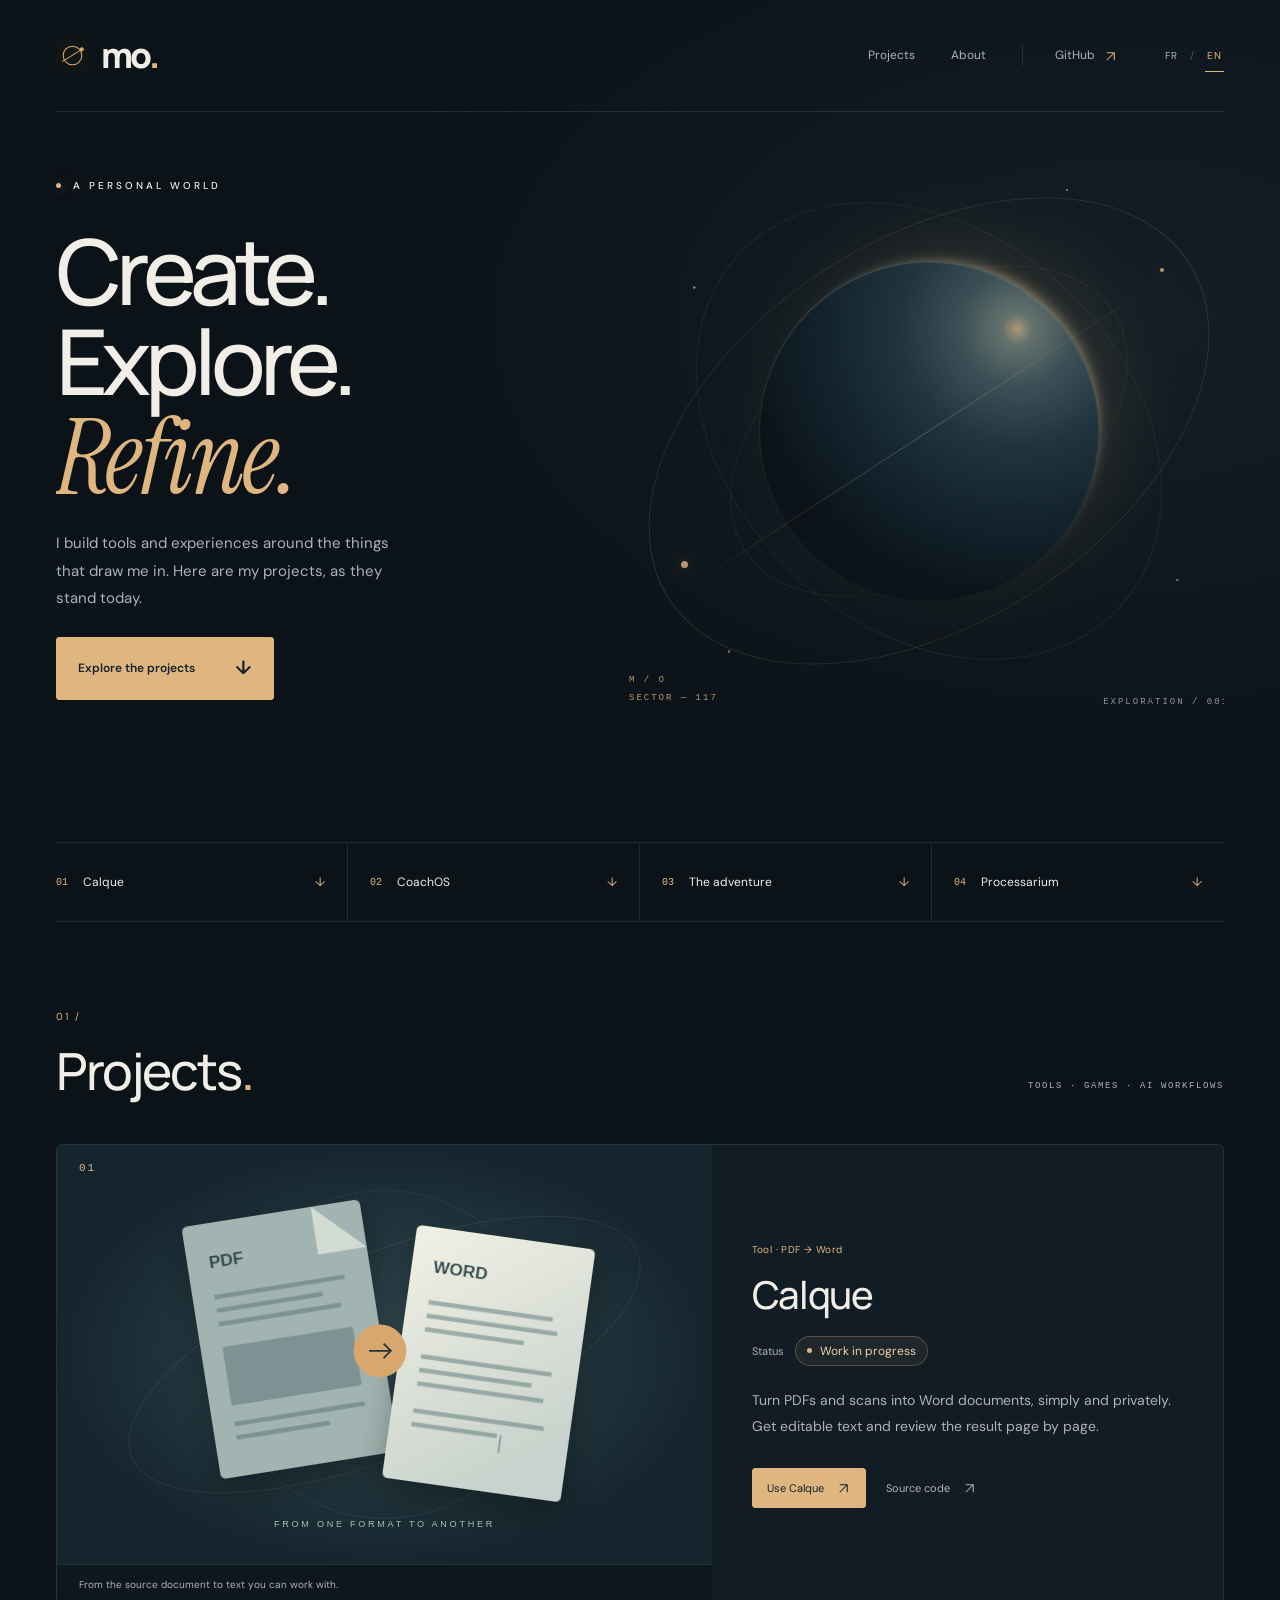
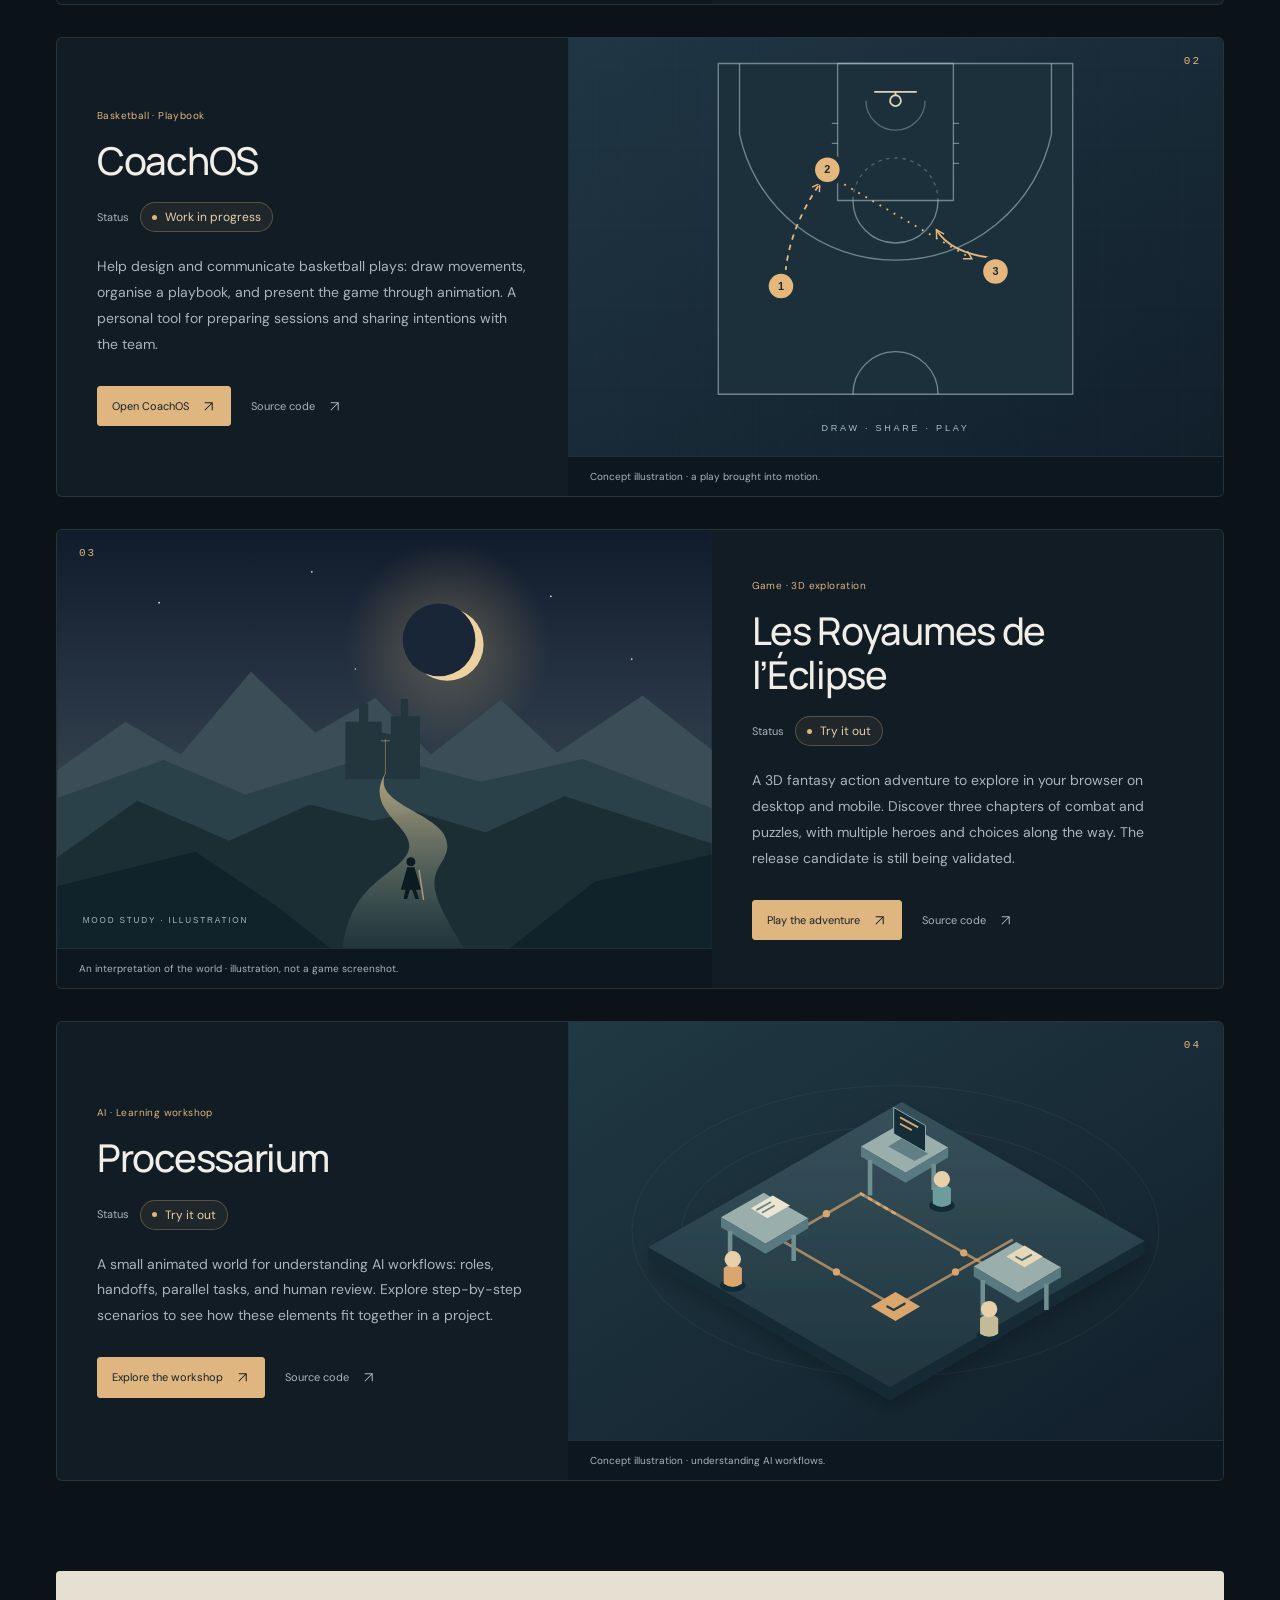
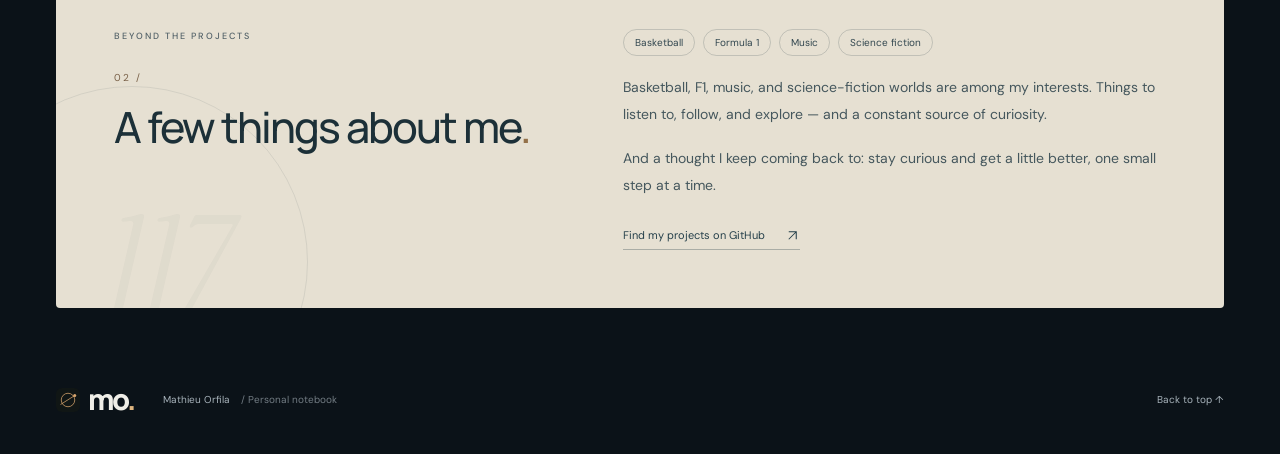
==== commit 9156a6e3: "Simplify statuses to three clear labels and remove explanatory section" ====
--- a/docs/en/index.html
+++ b/docs/en/index.html
@@ -9,7 +9,7 @@
 <link rel="alternate" hreflang="en" href="https://mativ117.github.io/mativ117/en/">
 <link rel="alternate" hreflang="x-default" href="https://mativ117.github.io/mativ117/">
 <link rel="canonical" href="https://mativ117.github.io/mativ117/en/">
-<link rel="icon" href="../favicon.svg" type="image/svg+xml"><link rel="stylesheet" href="../style.css?v=statuses-4">
+<link rel="icon" href="../favicon.svg" type="image/svg+xml"><link rel="stylesheet" href="../style.css?v=statuses-5">
 
 </head>
 <body>
@@ -23,23 +23,22 @@
 </section>
 <section id="projets" class="projects wrap" aria-labelledby="projects-title">
 <div class="section-heading"><h2 id="projects-title"><span class="section-index" aria-hidden="true">01 /</span>Projects<span>.</span></h2><span class="folio">TOOLS · GAMES · AI WORKFLOWS</span></div>
-<!-- STATUS_GUIDE_START --><details class="status-guide"><summary>What do the statuses mean?</summary><dl><div><dt>In development</dt><dd>The project is evolving, with features or validation still in progress. A version may already be available.</dd></div><div><dt>Prototype available</dt><dd>An initial experience is available to explore the concept, with a limited scope.</dd></div><div><dt>Release candidate</dt><dd>The planned scope is delivered and undergoing final validation before a stable release.</dd></div><div><dt>Stable release</dt><dd>The announced scope has been validated for regular use; further improvements may follow.</dd></div></dl></details><!-- STATUS_GUIDE_END -->
 <!-- PROJECTS_START -->
 <article class="project" id="calque"><div class="project-frame"><span class="project-number" aria-hidden="true">01</span><span class="frame-label" aria-hidden="true">M / O — PROJECT</span></div>
 <figure class="project-visual"><a class="project-preview" href="https://mativ117.github.io/calque/" aria-label="Use Calque"><img src="../assets/calque-en.svg" alt="Illustration: a PDF page becomes a Word document, connected by an arrow." width="720" height="460" loading="lazy"></a><figcaption>From the source document to text you can work with.</figcaption></figure>
-<div class="project-copy"><div class="project-meta"><span>Tool · PDF → Word</span></div><h3>Calque</h3><div class="status-row"><span class="status-label">Status</span><span class="status">In development</span></div><p class="description">Turn PDFs and scans into Word documents, simply and privately. Get editable text and review the result page by page.</p><div class="project-links"><a class="project-primary" href="https://mativ117.github.io/calque/">Use Calque <span aria-hidden="true"><svg class="external-icon" viewBox="0 0 20 20" width="15" height="15" fill="none" aria-hidden="true"><path d="M5 15 15 5M5 5h10v10" stroke="currentColor" stroke-width="1.4"/></svg></span></a><a href="https://github.com/mativ117/calque">Source code <span aria-hidden="true"><svg class="external-icon" viewBox="0 0 20 20" width="15" height="15" fill="none" aria-hidden="true"><path d="M5 15 15 5M5 5h10v10" stroke="currentColor" stroke-width="1.4"/></svg></span></a></div></div>
+<div class="project-copy"><div class="project-meta"><span>Tool · PDF → Word</span></div><h3>Calque</h3><div class="status-row"><span class="status-label">Status</span><span class="status">Work in progress</span></div><p class="description">Turn PDFs and scans into Word documents, simply and privately. Get editable text and review the result page by page.</p><div class="project-links"><a class="project-primary" href="https://mativ117.github.io/calque/">Use Calque <span aria-hidden="true"><svg class="external-icon" viewBox="0 0 20 20" width="15" height="15" fill="none" aria-hidden="true"><path d="M5 15 15 5M5 5h10v10" stroke="currentColor" stroke-width="1.4"/></svg></span></a><a href="https://github.com/mativ117/calque">Source code <span aria-hidden="true"><svg class="external-icon" viewBox="0 0 20 20" width="15" height="15" fill="none" aria-hidden="true"><path d="M5 15 15 5M5 5h10v10" stroke="currentColor" stroke-width="1.4"/></svg></span></a></div></div>
 </article>
 <article class="project" id="coachos"><div class="project-frame"><span class="project-number" aria-hidden="true">02</span><span class="frame-label" aria-hidden="true">M / O — PROJECT</span></div>
 <figure class="project-visual"><a class="project-preview" href="https://mativ117.github.io/coachOS-dashboard/" aria-label="Open CoachOS"><img src="../assets/coachos-en.svg" alt="Illustrative basketball half-court diagram: a centred hoop, key, three-point line, and three numbered players." width="720" height="460" loading="lazy"></a><figcaption>Concept illustration · a play brought into motion.</figcaption></figure>
-<div class="project-copy"><div class="project-meta"><span>Basketball · Playbook</span></div><h3>CoachOS</h3><div class="status-row"><span class="status-label">Status</span><span class="status">In development</span></div><p class="description">Help design and communicate basketball plays: draw movements, organise a playbook, and present the game through animation. A personal tool for preparing sessions and sharing intentions with the team.</p><div class="project-links"><a class="project-primary" href="https://mativ117.github.io/coachOS-dashboard/">Open CoachOS <span aria-hidden="true"><svg class="external-icon" viewBox="0 0 20 20" width="15" height="15" fill="none" aria-hidden="true"><path d="M5 15 15 5M5 5h10v10" stroke="currentColor" stroke-width="1.4"/></svg></span></a><a href="https://github.com/mativ117/coachOS-dashboard">Source code <span aria-hidden="true"><svg class="external-icon" viewBox="0 0 20 20" width="15" height="15" fill="none" aria-hidden="true"><path d="M5 15 15 5M5 5h10v10" stroke="currentColor" stroke-width="1.4"/></svg></span></a></div></div>
+<div class="project-copy"><div class="project-meta"><span>Basketball · Playbook</span></div><h3>CoachOS</h3><div class="status-row"><span class="status-label">Status</span><span class="status">Work in progress</span></div><p class="description">Help design and communicate basketball plays: draw movements, organise a playbook, and present the game through animation. A personal tool for preparing sessions and sharing intentions with the team.</p><div class="project-links"><a class="project-primary" href="https://mativ117.github.io/coachOS-dashboard/">Open CoachOS <span aria-hidden="true"><svg class="external-icon" viewBox="0 0 20 20" width="15" height="15" fill="none" aria-hidden="true"><path d="M5 15 15 5M5 5h10v10" stroke="currentColor" stroke-width="1.4"/></svg></span></a><a href="https://github.com/mativ117/coachOS-dashboard">Source code <span aria-hidden="true"><svg class="external-icon" viewBox="0 0 20 20" width="15" height="15" fill="none" aria-hidden="true"><path d="M5 15 15 5M5 5h10v10" stroke="currentColor" stroke-width="1.4"/></svg></span></a></div></div>
 </article>
 <article class="project" id="eclipse"><div class="project-frame"><span class="project-number" aria-hidden="true">03</span><span class="frame-label" aria-hidden="true">M / O — PROJECT</span></div>
 <figure class="project-visual"><a class="project-preview" href="https://mativ117.github.io/royaumes-eclipse/" aria-label="Play the adventure"><img src="../assets/eclipse-en.svg" alt="Mood illustration: a traveller follows a path towards an ancient gateway beneath an eclipse." width="720" height="460" loading="lazy"></a><figcaption>An interpretation of the world · illustration, not a game screenshot.</figcaption></figure>
-<div class="project-copy"><div class="project-meta"><span>Game · 3D exploration</span></div><h3>Les Royaumes de l’Éclipse</h3><div class="status-row"><span class="status-label">Status</span><span class="status">Release candidate</span></div><p class="description">A 3D fantasy action adventure to explore in your browser on desktop and mobile. Discover three chapters of combat and puzzles, with multiple heroes and choices along the way. The release candidate is still being validated.</p><div class="project-links"><a class="project-primary" href="https://mativ117.github.io/royaumes-eclipse/">Play the adventure <span aria-hidden="true"><svg class="external-icon" viewBox="0 0 20 20" width="15" height="15" fill="none" aria-hidden="true"><path d="M5 15 15 5M5 5h10v10" stroke="currentColor" stroke-width="1.4"/></svg></span></a><a href="https://github.com/mativ117/royaumes-eclipse">Source code <span aria-hidden="true"><svg class="external-icon" viewBox="0 0 20 20" width="15" height="15" fill="none" aria-hidden="true"><path d="M5 15 15 5M5 5h10v10" stroke="currentColor" stroke-width="1.4"/></svg></span></a></div></div>
+<div class="project-copy"><div class="project-meta"><span>Game · 3D exploration</span></div><h3>Les Royaumes de l’Éclipse</h3><div class="status-row"><span class="status-label">Status</span><span class="status">Try it out</span></div><p class="description">A 3D fantasy action adventure to explore in your browser on desktop and mobile. Discover three chapters of combat and puzzles, with multiple heroes and choices along the way. The release candidate is still being validated.</p><div class="project-links"><a class="project-primary" href="https://mativ117.github.io/royaumes-eclipse/">Play the adventure <span aria-hidden="true"><svg class="external-icon" viewBox="0 0 20 20" width="15" height="15" fill="none" aria-hidden="true"><path d="M5 15 15 5M5 5h10v10" stroke="currentColor" stroke-width="1.4"/></svg></span></a><a href="https://github.com/mativ117/royaumes-eclipse">Source code <span aria-hidden="true"><svg class="external-icon" viewBox="0 0 20 20" width="15" height="15" fill="none" aria-hidden="true"><path d="M5 15 15 5M5 5h10v10" stroke="currentColor" stroke-width="1.4"/></svg></span></a></div></div>
 </article>
 <article class="project" id="processarium"><div class="project-frame"><span class="project-number" aria-hidden="true">04</span><span class="frame-label" aria-hidden="true">M / O — PROJECT</span></div>
 <figure class="project-visual"><a class="project-preview" href="https://mativ117.github.io/processarium_ia/" aria-label="Explore the workshop"><img src="../assets/processarium-en.svg" alt="Illustration of a miniature workshop: three workstations connected by paths, with characters and a review checkpoint." width="720" height="460" loading="lazy"></a><figcaption>Concept illustration · understanding AI workflows.</figcaption></figure>
-<div class="project-copy"><div class="project-meta"><span>AI · Learning workshop</span></div><h3>Processarium</h3><div class="status-row"><span class="status-label">Status</span><span class="status">Prototype available</span></div><p class="description">A small animated world for understanding AI workflows: roles, handoffs, parallel tasks, and human review. Explore step-by-step scenarios to see how these elements fit together in a project.</p><div class="project-links"><a class="project-primary" href="https://mativ117.github.io/processarium_ia/">Explore the workshop <span aria-hidden="true"><svg class="external-icon" viewBox="0 0 20 20" width="15" height="15" fill="none" aria-hidden="true"><path d="M5 15 15 5M5 5h10v10" stroke="currentColor" stroke-width="1.4"/></svg></span></a><a href="https://github.com/mativ117/processarium_ia">Source code <span aria-hidden="true"><svg class="external-icon" viewBox="0 0 20 20" width="15" height="15" fill="none" aria-hidden="true"><path d="M5 15 15 5M5 5h10v10" stroke="currentColor" stroke-width="1.4"/></svg></span></a></div></div>
+<div class="project-copy"><div class="project-meta"><span>AI · Learning workshop</span></div><h3>Processarium</h3><div class="status-row"><span class="status-label">Status</span><span class="status">Try it out</span></div><p class="description">A small animated world for understanding AI workflows: roles, handoffs, parallel tasks, and human review. Explore step-by-step scenarios to see how these elements fit together in a project.</p><div class="project-links"><a class="project-primary" href="https://mativ117.github.io/processarium_ia/">Explore the workshop <span aria-hidden="true"><svg class="external-icon" viewBox="0 0 20 20" width="15" height="15" fill="none" aria-hidden="true"><path d="M5 15 15 5M5 5h10v10" stroke="currentColor" stroke-width="1.4"/></svg></span></a><a href="https://github.com/mativ117/processarium_ia">Source code <span aria-hidden="true"><svg class="external-icon" viewBox="0 0 20 20" width="15" height="15" fill="none" aria-hidden="true"><path d="M5 15 15 5M5 5h10v10" stroke="currentColor" stroke-width="1.4"/></svg></span></a></div></div>
 </article>
 <!-- PROJECTS_END -->
 </section>
--- a/docs/style.css
+++ b/docs/style.css
@@ -14,7 +14,7 @@
 @media(max-width:560px){.hero{min-height:730px}.hero h1{font-size:101px;letter-spacing:-6px}.hero-copy{padding-top:45px;padding-bottom:140px}.hero .eyebrow{font-size:9px}.hero .universe{top:235px;right:-160px;opacity:.4}.hero-motto{margin-top:24px}.intro{max-width:285px}.project-index a{font-size:11px;gap:10px}.project-copy{padding:27px 24px}.project-copy h3{font-size:34px}.status-row{gap:9px}.status-label{font-size:11px}.project-visual figcaption{padding-inline:18px}.project-frame{left:18px;top:13px}.project:nth-of-type(even) .project-frame{left:18px}.project-links{gap:15px}.about h2{font-size:33px}}
 @media(max-width:560px){.hero h1{font-size:clamp(76px,26vw,101px)}}
 /* Fixed editorial states and a discreet personal signature. */
-.hero{min-height:810px}.hero h1{font-size:clamp(74px,7.1vw,108px);line-height:.99;letter-spacing:-6px}.hero h1 em{font-size:1.15em;letter-spacing:-3px}.hero-copy{padding-top:55px}.hero .intro{margin-top:25px}.status-guide{margin:0 0 30px;border:1px solid var(--line);border-radius:4px;padding:13px 18px;color:var(--muted);font-size:12px}.status-guide summary{cursor:pointer;width:fit-content;color:var(--ink);font-size:12px}.status-guide summary:focus-visible{outline:2px solid var(--amber);outline-offset:5px}.status-guide dl{display:grid;grid-template-columns:1fr 1fr;gap:23px 35px;margin:25px 0 8px}.status-guide dt{color:var(--amber);font-size:12px;margin-bottom:6px}.status-guide dd{margin:0;font-size:12px;line-height:1.75;max-width:460px}
+.hero{min-height:810px}.hero h1{font-size:clamp(74px,7.1vw,108px);line-height:.99;letter-spacing:-6px}.hero h1 em{font-size:1.15em;letter-spacing:-3px}.hero-copy{padding-top:55px}.hero .intro{margin-top:25px}
 @media(max-width:1100px){.hero{min-height:790px}.hero h1{font-size:92px}}
-@media(max-width:760px){.hero{min-height:800px}.hero h1{font-size:clamp(74px,12vw,98px)}.hero-copy{padding-top:45px}.hero .universe{top:255px}.status-guide{margin-bottom:25px}.status-guide dl{gap:20px}}
-@media(max-width:560px){.hero{min-height:790px}.hero h1{font-size:clamp(65px,20.5vw,78px);letter-spacing:-4px}.hero h1 em{letter-spacing:-2px}.status-guide dl{grid-template-columns:1fr}.hero .universe{top:300px}}
+@media(max-width:760px){.hero{min-height:800px}.hero h1{font-size:clamp(74px,12vw,98px)}.hero-copy{padding-top:45px}.hero .universe{top:255px}}
+@media(max-width:560px){.hero{min-height:790px}.hero h1{font-size:clamp(65px,20.5vw,78px);letter-spacing:-4px}.hero h1 em{letter-spacing:-2px}.hero .universe{top:300px}}
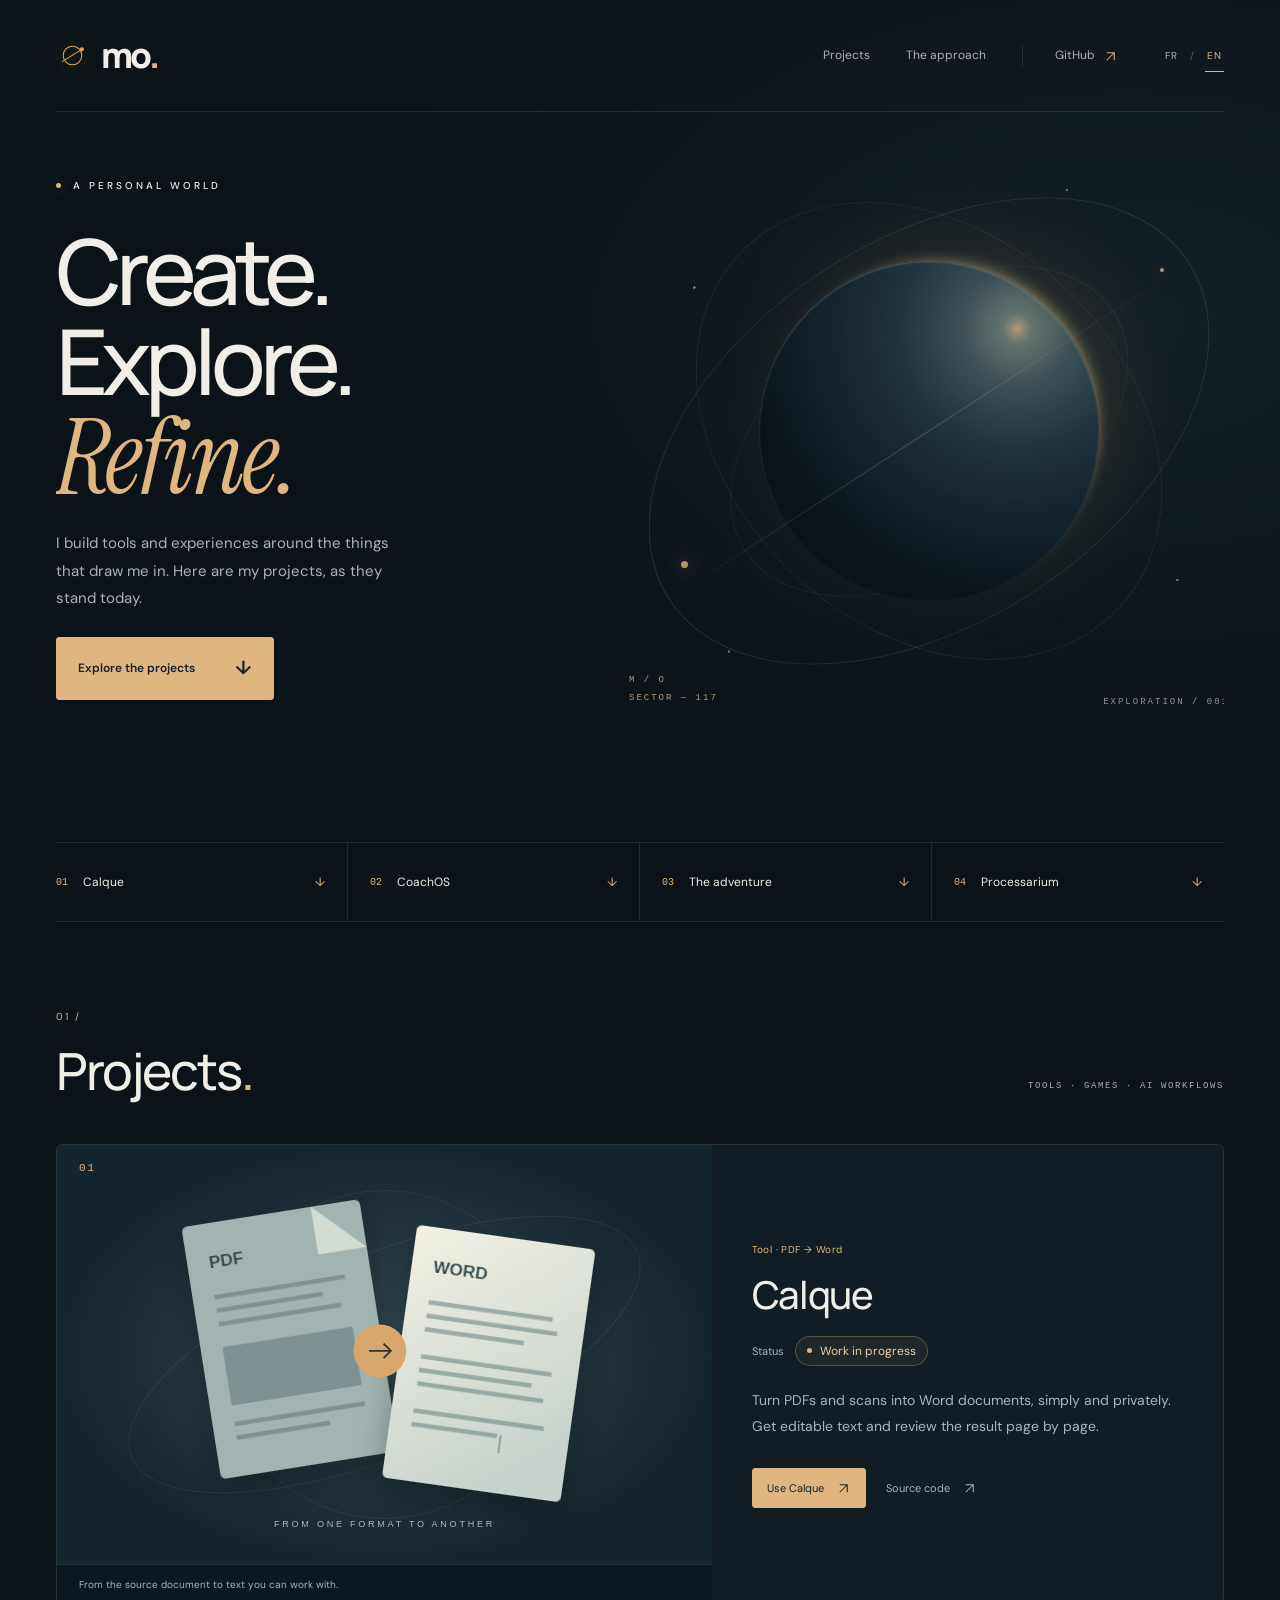
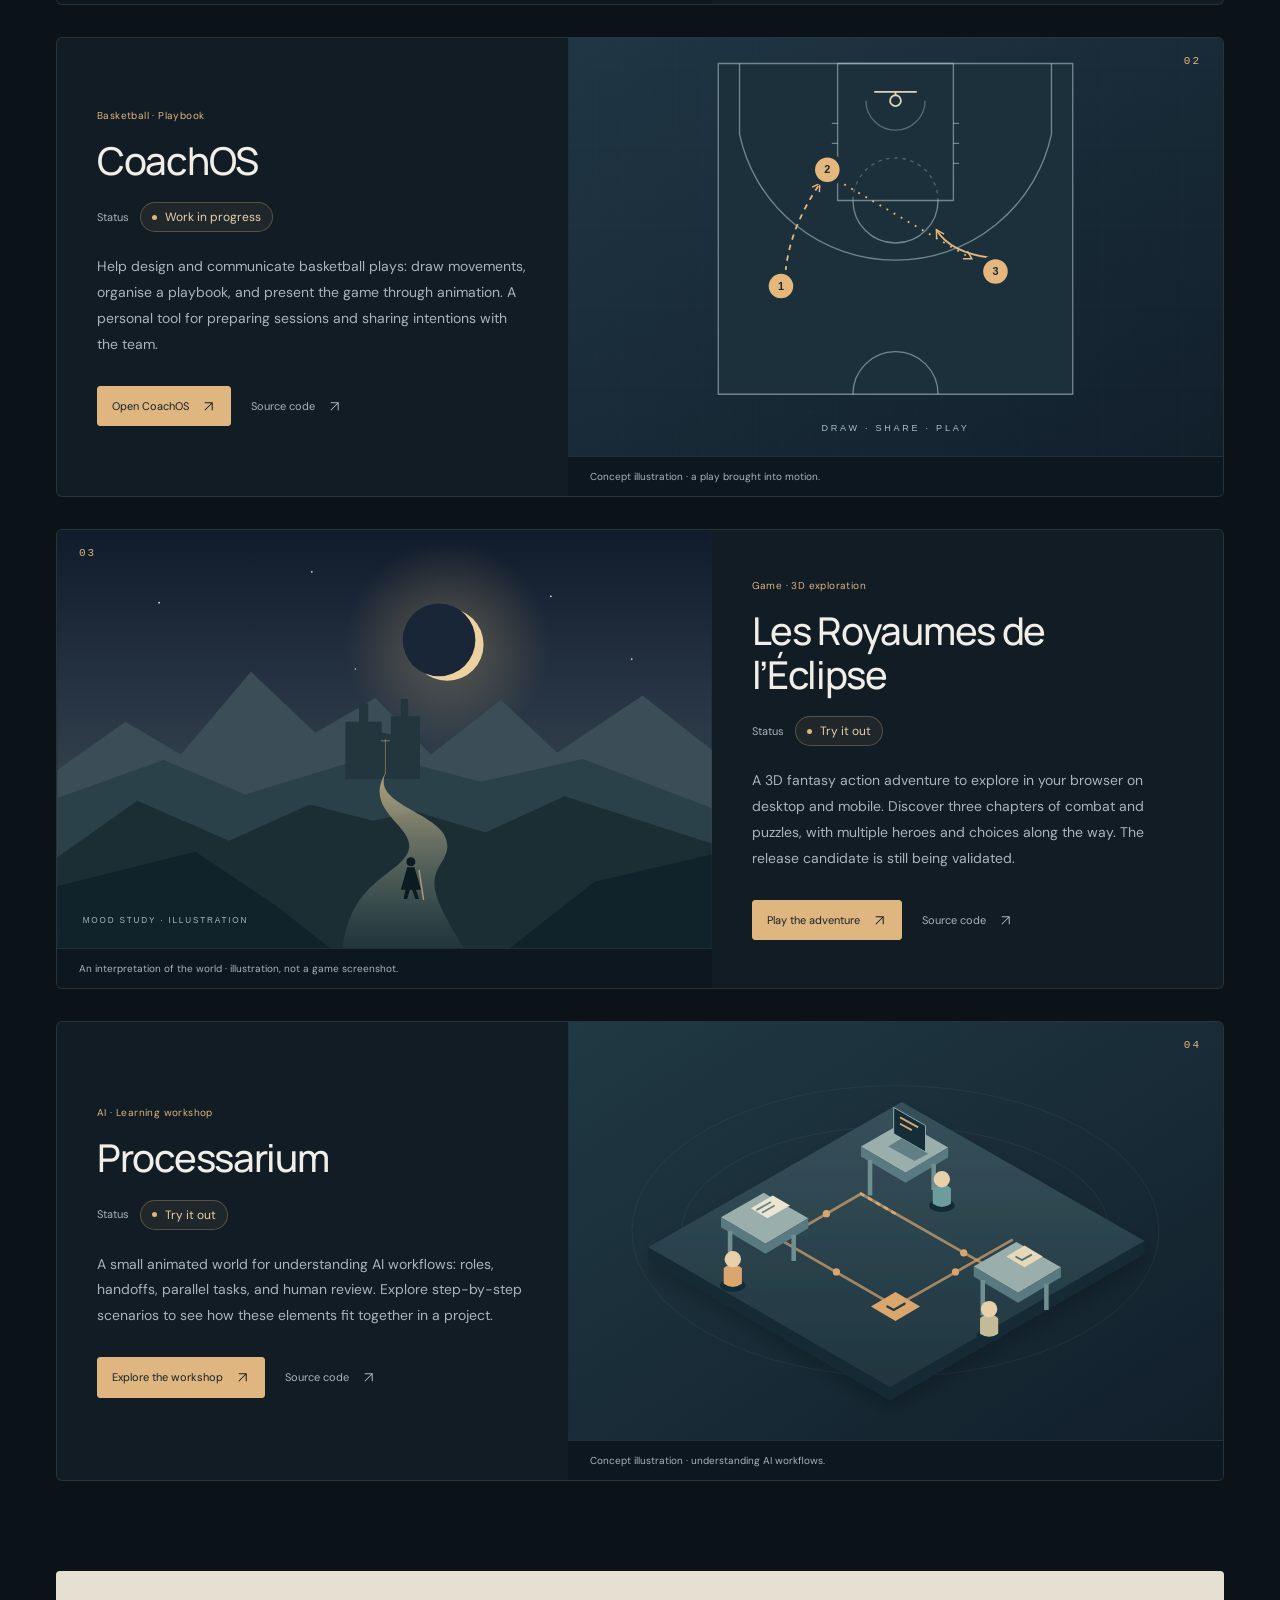
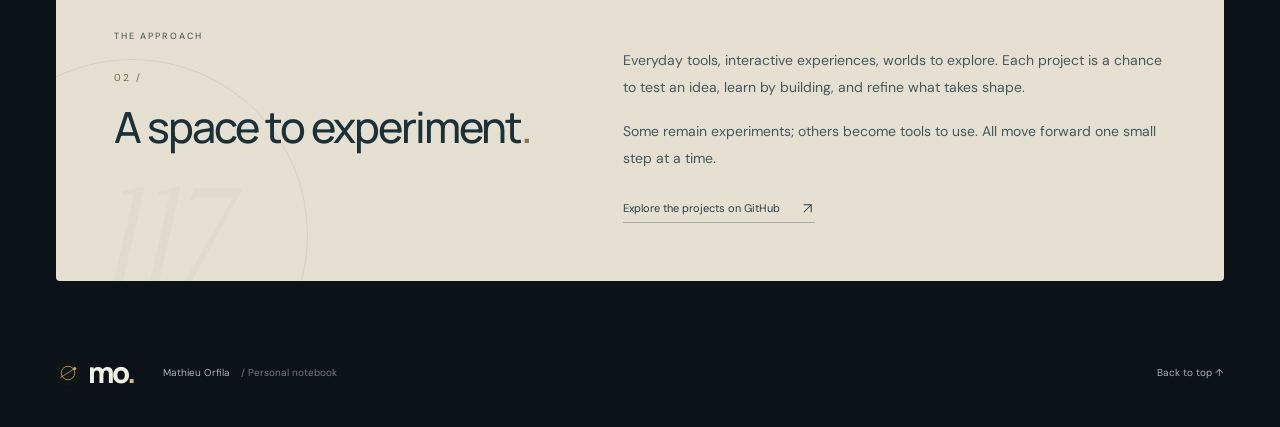
==== commit 906f308e: "Replace personal interests section with experimentation approach in French and English" ====
--- a/docs/en/index.html
+++ b/docs/en/index.html
@@ -14,7 +14,7 @@
 </head>
 <body>
 <a class="skip" href="#contenu">Skip to content</a>
-<header class="wrap header"><a class="brand" href="./" aria-label="Mathieu Orfila, home"><img class="brand-mark" src="../favicon.svg" alt="" width="30" height="30">mo<span>.</span></a><nav aria-label="Main navigation"><a href="#projets">Projects</a><a href="#apropos">About</a><a class="github" href="https://github.com/mativ117">GitHub <span aria-hidden="true"><svg class="external-icon" viewBox="0 0 20 20" width="15" height="15" fill="none" aria-hidden="true"><path d="M5 15 15 5M5 5h10v10" stroke="currentColor" stroke-width="1.4"/></svg></span></a></nav><div class="language-switch" role="group" aria-label="Site language"><a href="../" lang="fr" hreflang="fr" aria-label="Français">FR</a><span aria-hidden="true">/</span><a href="./" lang="en" hreflang="en" aria-current="page" aria-label="English">EN</a></div></header>
+<header class="wrap header"><a class="brand" href="./" aria-label="Mathieu Orfila, home"><img class="brand-mark" src="../favicon.svg" alt="" width="30" height="30">mo<span>.</span></a><nav aria-label="Main navigation"><a href="#projets">Projects</a><a href="#apropos">The approach</a><a class="github" href="https://github.com/mativ117">GitHub <span aria-hidden="true"><svg class="external-icon" viewBox="0 0 20 20" width="15" height="15" fill="none" aria-hidden="true"><path d="M5 15 15 5M5 5h10v10" stroke="currentColor" stroke-width="1.4"/></svg></span></a></nav><div class="language-switch" role="group" aria-label="Site language"><a href="../" lang="fr" hreflang="fr" aria-label="Français">FR</a><span aria-hidden="true">/</span><a href="./" lang="en" hreflang="en" aria-current="page" aria-label="English">EN</a></div></header>
 <main id="contenu">
 <section class="hero wrap" aria-labelledby="titre">
   <div class="hero-copy"><p class="eyebrow"><span class="dot"></span> A PERSONAL WORLD</p><h1 id="titre">Create.<br>Explore.<br><em>Refine.</em></h1><p class="intro">I build tools and experiences around the things that draw me in. Here are my projects, as they stand today.</p><a class="button" href="#projets">Explore the projects <span aria-hidden="true">↓</span></a></div>
@@ -42,6 +42,6 @@
 </article>
 <!-- PROJECTS_END -->
 </section>
-<section id="apropos" class="about wrap" aria-labelledby="about-title"><div><p class="eyebrow">BEYOND THE PROJECTS</p><h2 id="about-title"><span class="section-index" aria-hidden="true">02 /</span>A few things about me<span>.</span></h2></div><div class="about-copy"><div class="interests" aria-label="Interests"><span>Basketball</span><span>Formula 1</span><span>Music</span><span>Science fiction</span></div><p>Basketball, F1, music, and science-fiction worlds are among my interests. Things to listen to, follow, and explore — and a constant source of curiosity.</p><p>And a thought I keep coming back to: stay curious and get a little better, one small step at a time.</p><a class="about-link" href="https://github.com/mativ117">Find my projects on GitHub <span aria-hidden="true"><svg class="external-icon" viewBox="0 0 20 20" width="15" height="15" fill="none" aria-hidden="true"><path d="M5 15 15 5M5 5h10v10" stroke="currentColor" stroke-width="1.4"/></svg></span></a></div></section>
+<section id="apropos" class="about wrap" aria-labelledby="about-title"><div><p class="eyebrow">THE APPROACH</p><h2 id="about-title"><span class="section-index" aria-hidden="true">02 /</span>A space to experiment<span>.</span></h2></div><div class="about-copy"><p>Everyday tools, interactive experiences, worlds to explore. Each project is a chance to test an idea, learn by building, and refine what takes shape.</p><p>Some remain experiments; others become tools to use. All move forward one small step at a time.</p><a class="about-link" href="https://github.com/mativ117">Explore the projects on GitHub <span aria-hidden="true"><svg class="external-icon" viewBox="0 0 20 20" width="15" height="15" fill="none" aria-hidden="true"><path d="M5 15 15 5M5 5h10v10" stroke="currentColor" stroke-width="1.4"/></svg></span></a></div></section>
 </main><footer class="wrap footer"><a href="./" class="brand" aria-label="Back to home"><img class="brand-mark" src="../favicon.svg" alt="" width="30" height="30">mo<span>.</span></a><span>Mathieu Orfila <span class="muted">/ Personal notebook</span></span><a href="#contenu">Back to top ↑</a></footer>
 </body></html>
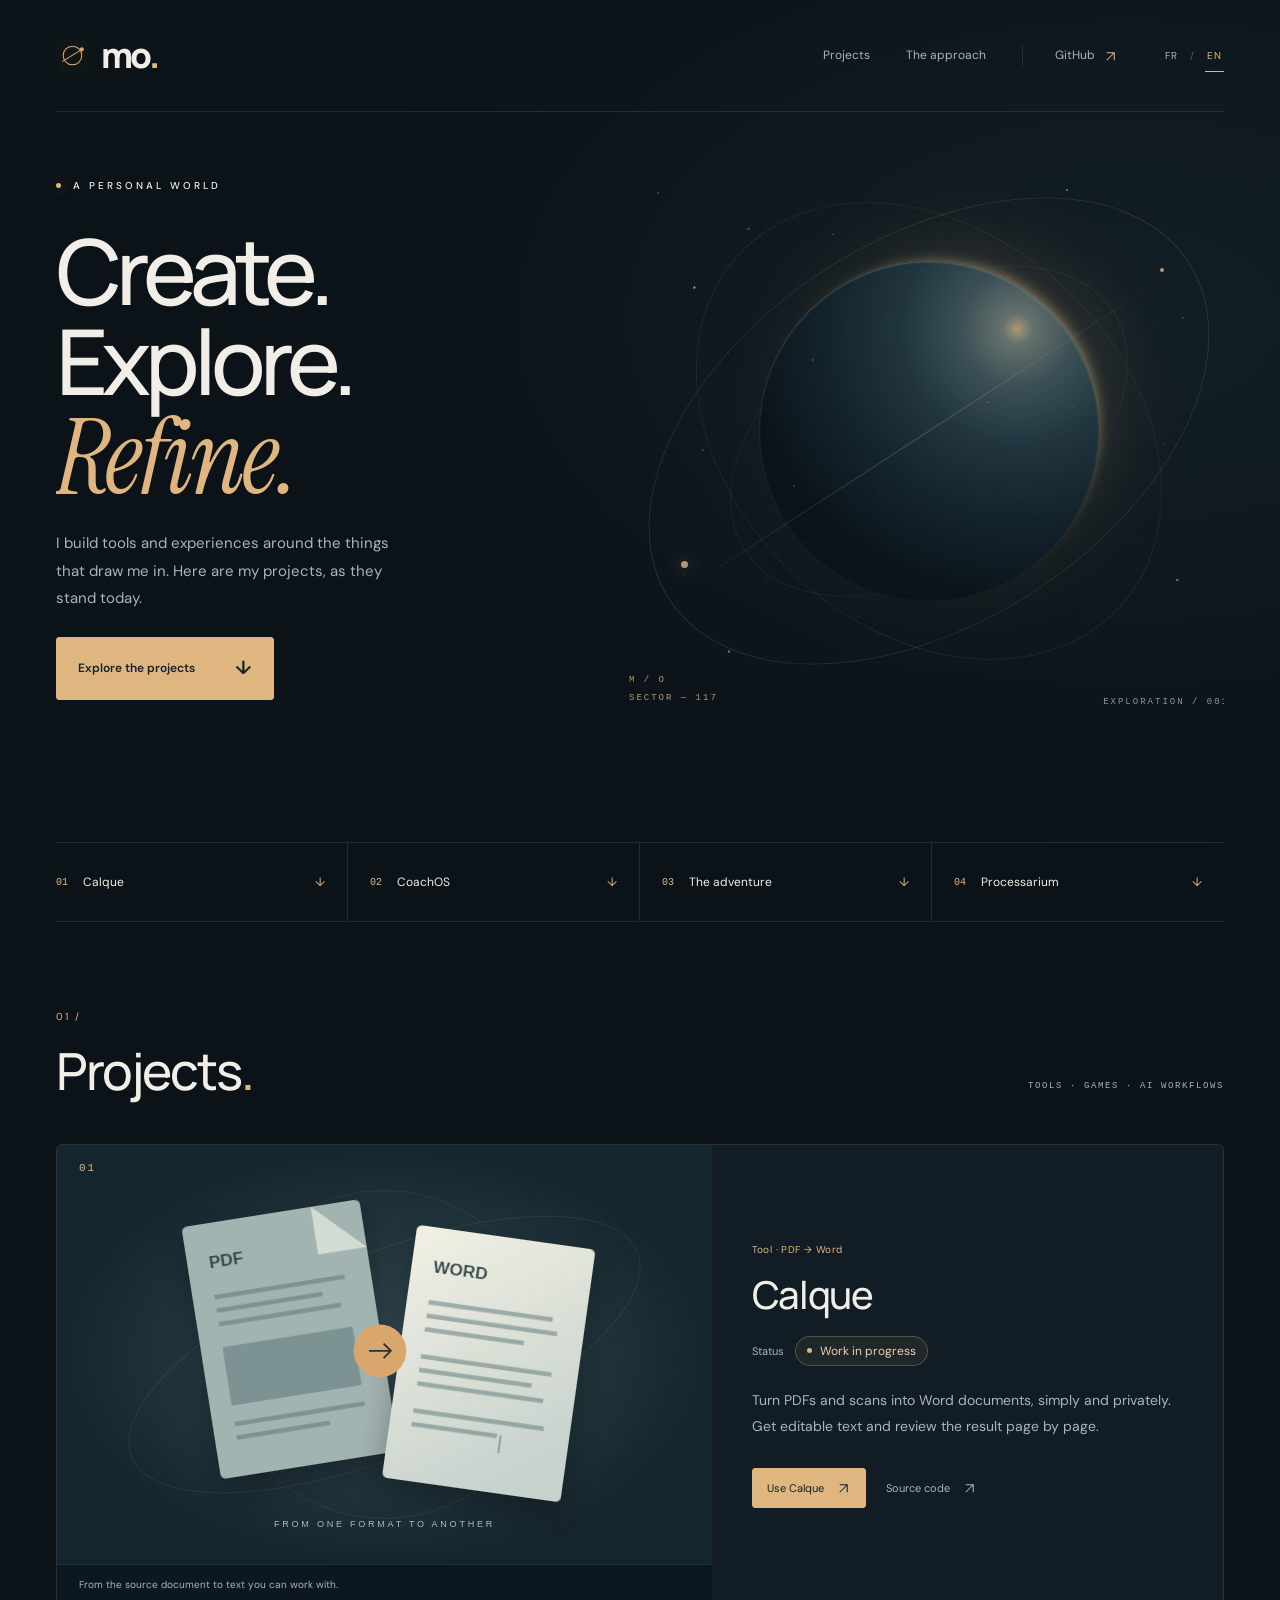
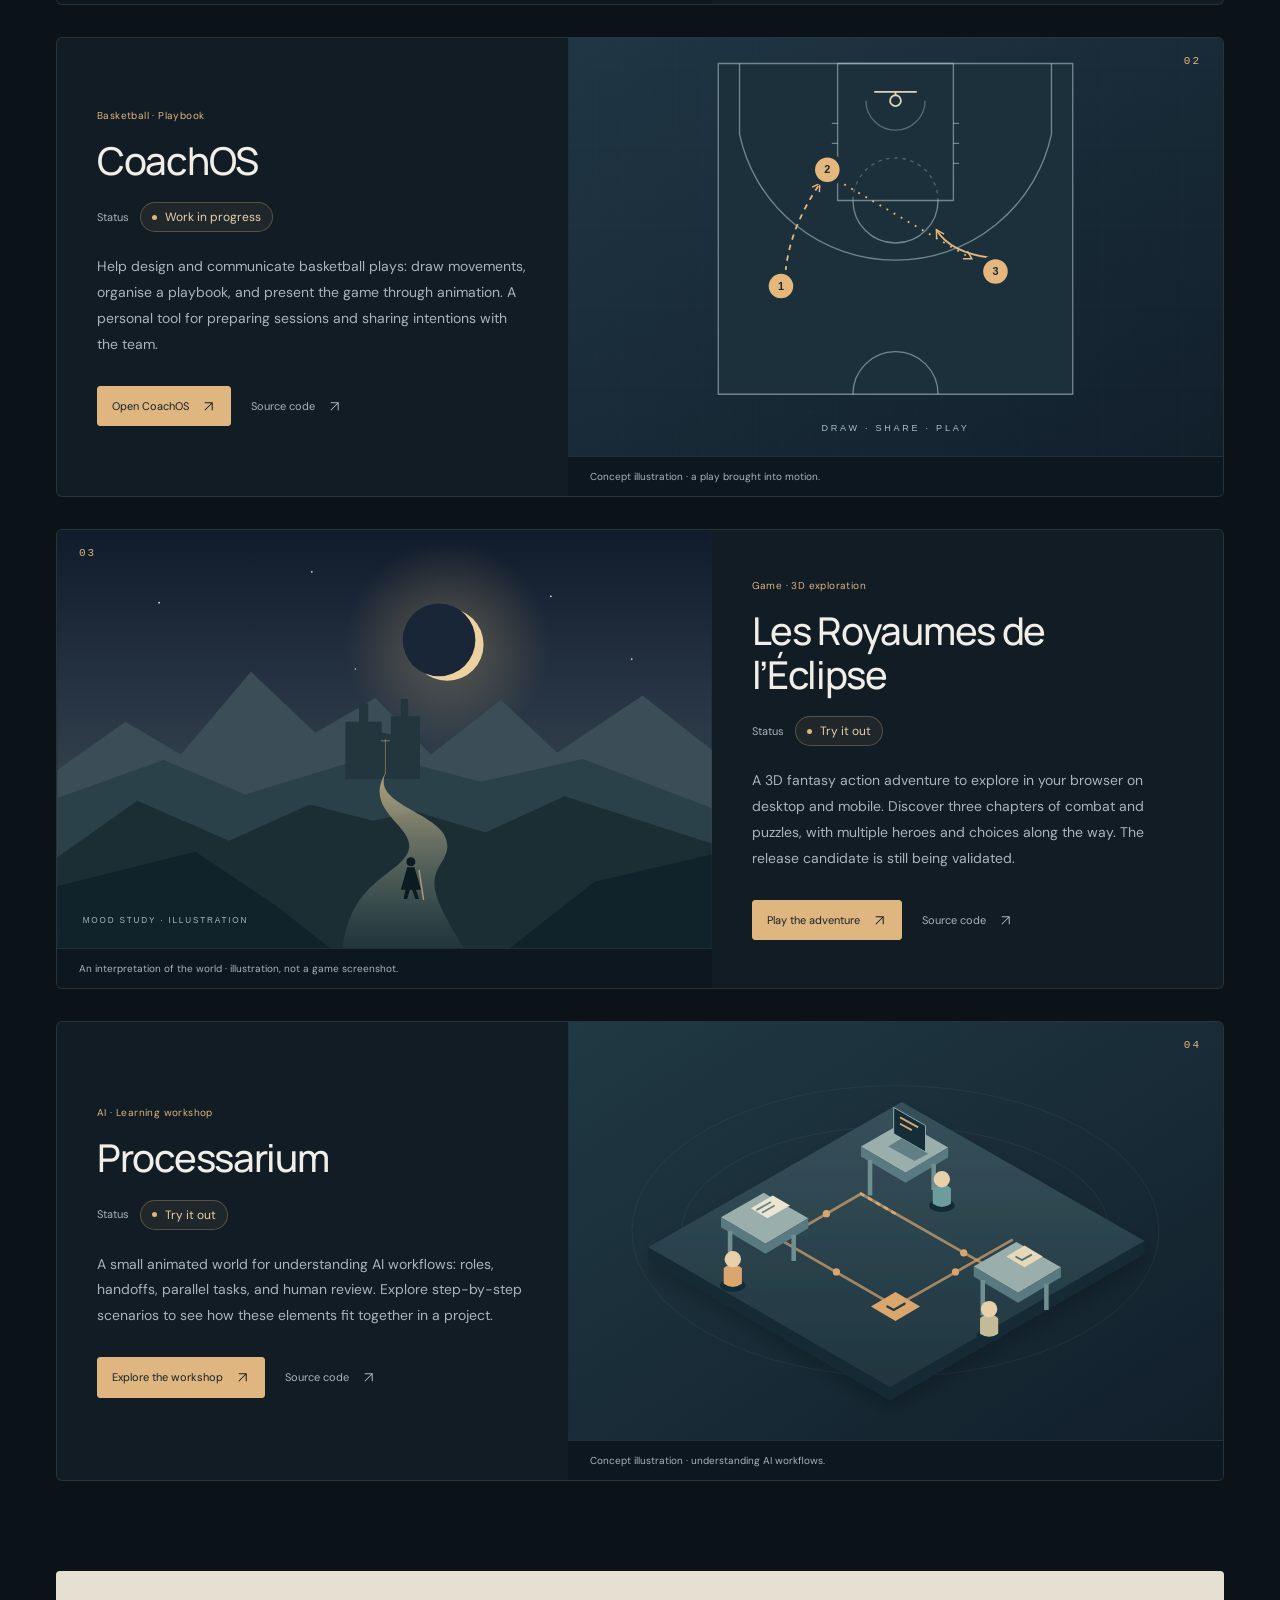
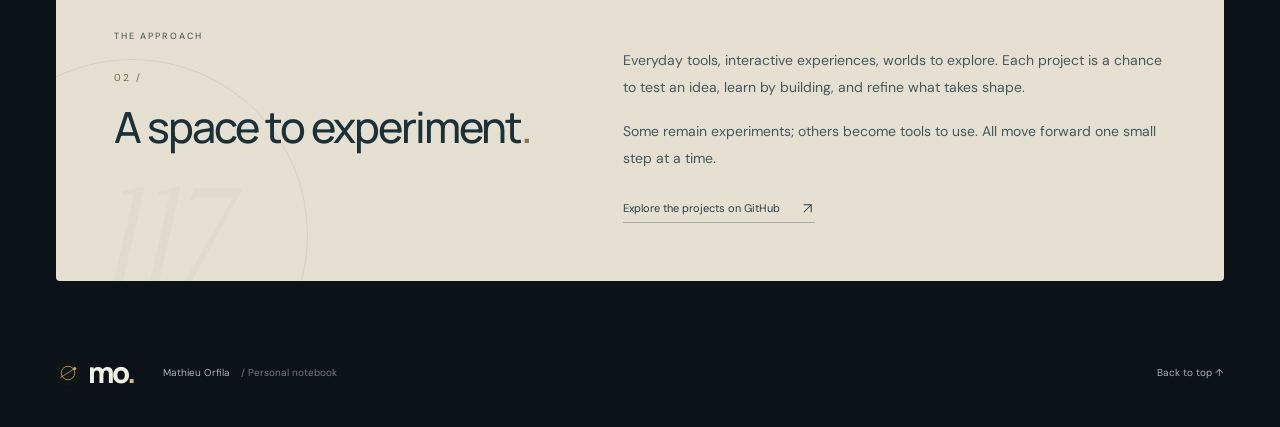
==== commit 434827ee: "Add subtle stardust and gentle motion to orbital hero with reduced-motion support" ====
--- a/docs/en/index.html
+++ b/docs/en/index.html
@@ -9,7 +9,7 @@
 <link rel="alternate" hreflang="en" href="https://mativ117.github.io/mativ117/en/">
 <link rel="alternate" hreflang="x-default" href="https://mativ117.github.io/mativ117/">
 <link rel="canonical" href="https://mativ117.github.io/mativ117/en/">
-<link rel="icon" href="../favicon.svg" type="image/svg+xml"><link rel="stylesheet" href="../style.css?v=statuses-5">
+<link rel="icon" href="../favicon.svg" type="image/svg+xml"><link rel="stylesheet" href="../style.css?v=stardust-1">
 
 </head>
 <body>
@@ -18,7 +18,7 @@
 <main id="contenu">
 <section class="hero wrap" aria-labelledby="titre">
   <div class="hero-copy"><p class="eyebrow"><span class="dot"></span> A PERSONAL WORLD</p><h1 id="titre">Create.<br>Explore.<br><em>Refine.</em></h1><p class="intro">I build tools and experiences around the things that draw me in. Here are my projects, as they stand today.</p><a class="button" href="#projets">Explore the projects <span aria-hidden="true">↓</span></a></div>
-  <div class="universe" aria-hidden="true"><div class="star-field"></div><div class="orbital-ring ring-outer"></div><div class="orbital-ring ring-middle"></div><div class="orbital-ring ring-inner"></div><div class="celestial-body"></div><div class="orbital-axis"></div><span class="satellite satellite-one"></span><span class="satellite satellite-two"></span><span class="coordinate">M / O<br>SECTOR — 117</span><span class="orbital-label">ALWAYS IN MOTION</span><span class="universe-label">EXPLORATION / 001</span></div>
+  <div class="universe" aria-hidden="true"><div class="star-field"></div><div class="stardust"><span class="stellar-particle" style="--x:8%;--y:9%;--size:2.4px;--duration:14s;--delay:-0s;--drift:-11px"></span><span class="stellar-particle" style="--x:45%;--y:38%;--size:1px;--duration:17s;--delay:-1.7s;--drift:9px"></span><span class="stellar-particle" style="--x:82%;--y:67%;--size:1px;--duration:20s;--delay:-3.4s;--drift:-11px"></span><span class="stellar-particle" style="--x:35%;--y:16%;--size:1.8px;--duration:23s;--delay:-5.1s;--drift:9px"></span><span class="stellar-particle" style="--x:72%;--y:45%;--size:1px;--duration:26s;--delay:-6.8s;--drift:-11px"></span><span class="stellar-particle" style="--x:25%;--y:74%;--size:1px;--duration:29s;--delay:-8.5s;--drift:9px"></span><span class="stellar-particle" style="--x:62%;--y:23%;--size:1.8px;--duration:14s;--delay:-10.2s;--drift:-11px"></span><span class="stellar-particle" style="--x:15%;--y:52%;--size:2.4px;--duration:17s;--delay:-11.9s;--drift:9px"></span><span class="stellar-particle" style="--x:52%;--y:81%;--size:1px;--duration:20s;--delay:-13.6s;--drift:-11px"></span><span class="stellar-particle" style="--x:89%;--y:30%;--size:1.8px;--duration:23s;--delay:-15.299999999999999s;--drift:9px"></span><span class="stellar-particle" style="--x:42%;--y:59%;--size:1px;--duration:26s;--delay:-17s;--drift:-11px"></span><span class="stellar-particle" style="--x:79%;--y:88%;--size:1px;--duration:29s;--delay:-18.7s;--drift:9px"></span><span class="stellar-particle" style="--x:32%;--y:37%;--size:1.8px;--duration:14s;--delay:-20.4s;--drift:-11px"></span><span class="stellar-particle" style="--x:69%;--y:66%;--size:1px;--duration:17s;--delay:-22.099999999999998s;--drift:9px"></span><span class="stellar-particle" style="--x:22%;--y:15%;--size:2.4px;--duration:20s;--delay:-23.8s;--drift:-11px"></span><span class="stellar-particle" style="--x:59%;--y:44%;--size:1.8px;--duration:23s;--delay:-25.5s;--drift:9px"></span><span class="stellar-particle" style="--x:12%;--y:73%;--size:1px;--duration:26s;--delay:-27.2s;--drift:-11px"></span><span class="stellar-particle" style="--x:49%;--y:22%;--size:1px;--duration:29s;--delay:-28.9s;--drift:9px"></span><span class="stellar-particle" style="--x:86%;--y:51%;--size:1.8px;--duration:14s;--delay:-30.599999999999998s;--drift:-11px"></span><span class="stellar-particle" style="--x:39%;--y:80%;--size:1px;--duration:17s;--delay:-32.3s;--drift:9px"></span><span class="stellar-particle" style="--x:76%;--y:29%;--size:1px;--duration:20s;--delay:-34s;--drift:-11px"></span><span class="stellar-particle" style="--x:29%;--y:58%;--size:2.4px;--duration:23s;--delay:-35.699999999999996s;--drift:9px"></span><span class="stellar-particle" style="--x:66%;--y:87%;--size:1px;--duration:26s;--delay:-37.4s;--drift:-11px"></span><span class="stellar-particle" style="--x:19%;--y:36%;--size:1px;--duration:29s;--delay:-39.1s;--drift:9px"></span></div><div class="orbital-ring ring-outer"></div><div class="orbital-ring ring-middle"></div><div class="orbital-ring ring-inner"></div><div class="celestial-body"></div><div class="orbital-axis"></div><span class="satellite satellite-one"></span><span class="satellite satellite-two"></span><span class="coordinate">M / O<br>SECTOR — 117</span><span class="orbital-label">ALWAYS IN MOTION</span><span class="universe-label">EXPLORATION / 001</span></div>
   <nav class="project-index" aria-label="Jump to a project"><a href="#calque"><span class="index-number">01</span><span>Calque</span><span class="index-arrow" aria-hidden="true">↓</span></a><a href="#coachos"><span class="index-number">02</span><span>CoachOS</span><span class="index-arrow" aria-hidden="true">↓</span></a><a href="#eclipse"><span class="index-number">03</span><span>The adventure</span><span class="index-arrow" aria-hidden="true">↓</span></a><a href="#processarium"><span class="index-number">04</span><span>Processarium</span><span class="index-arrow" aria-hidden="true">↓</span></a></nav>
 </section>
 <section id="projets" class="projects wrap" aria-labelledby="projects-title">
--- a/docs/style.css
+++ b/docs/style.css
@@ -18,3 +18,22 @@
 @media(max-width:1100px){.hero{min-height:790px}.hero h1{font-size:92px}}
 @media(max-width:760px){.hero{min-height:800px}.hero h1{font-size:clamp(74px,12vw,98px)}.hero-copy{padding-top:45px}.hero .universe{top:255px}}
 @media(max-width:560px){.hero{min-height:790px}.hero h1{font-size:clamp(65px,20.5vw,78px);letter-spacing:-4px}.hero h1 em{letter-spacing:-2px}.hero .universe{top:300px}}
+
+/* Slow ambient life around the planet; static by default. */
+.stardust{position:absolute;inset:4% 3%;z-index:1;pointer-events:none}
+.stellar-particle{position:absolute;left:var(--x);top:var(--y);width:var(--size);height:var(--size);border-radius:50%;background:#efd9ba;opacity:.3;box-shadow:0 0 7px #dfb58050}
+@media(prefers-reduced-motion:no-preference){
+ .stellar-particle{animation:stellar-drift var(--duration) ease-in-out var(--delay) infinite}
+ .star-field{animation:stellar-breath 13s ease-in-out -5s infinite}
+ .celestial-body{animation:planet-hover 24s ease-in-out -6s infinite}
+}
+@keyframes stellar-drift{
+ 0%,100%{transform:translate3d(0,0,0);opacity:.14}
+ 45%{opacity:.62}
+ 55%{transform:translate3d(var(--drift),-13px,0);opacity:.48}
+}
+@keyframes stellar-breath{0%,100%{opacity:.55}50%{opacity:1}}
+@keyframes planet-hover{
+ 0%,100%{transform:translate(-50%,-50%) translateY(0)}
+ 50%{transform:translate(-50%,-50%) translateY(-5px)}
+}
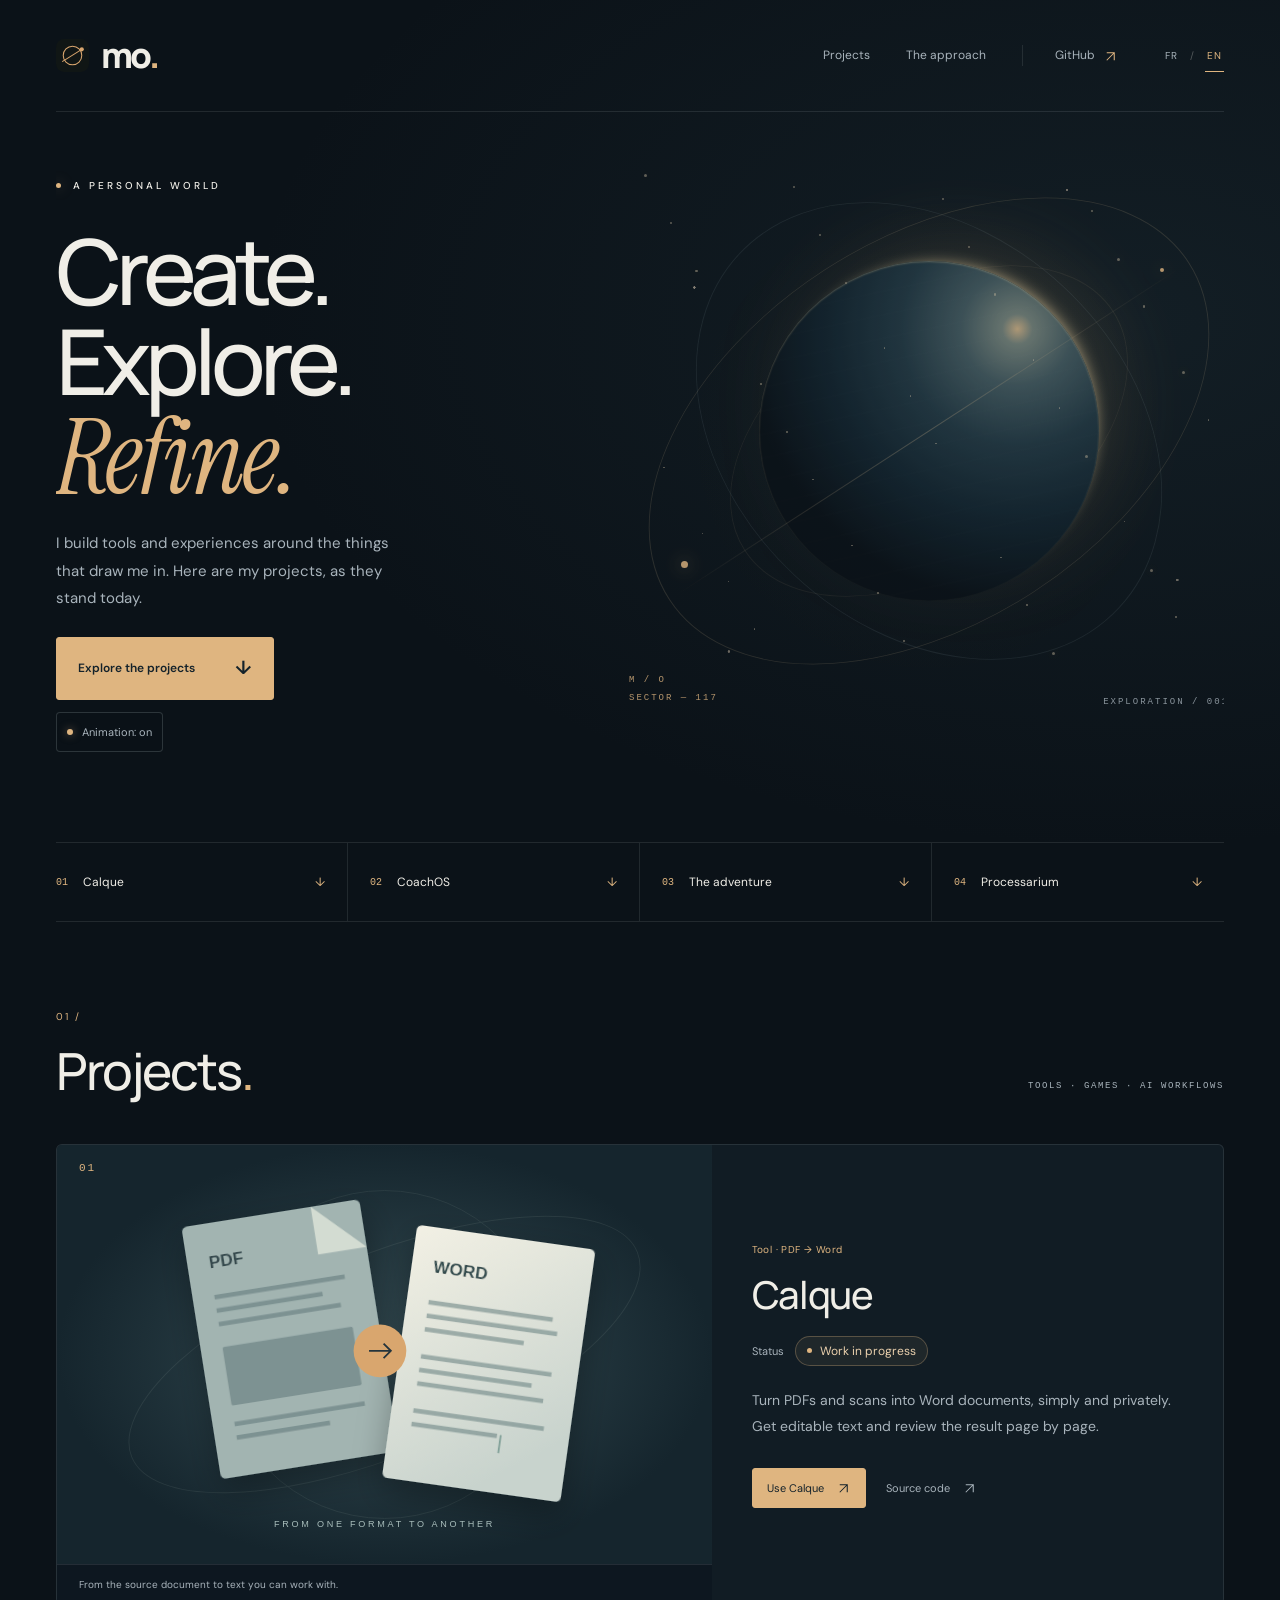
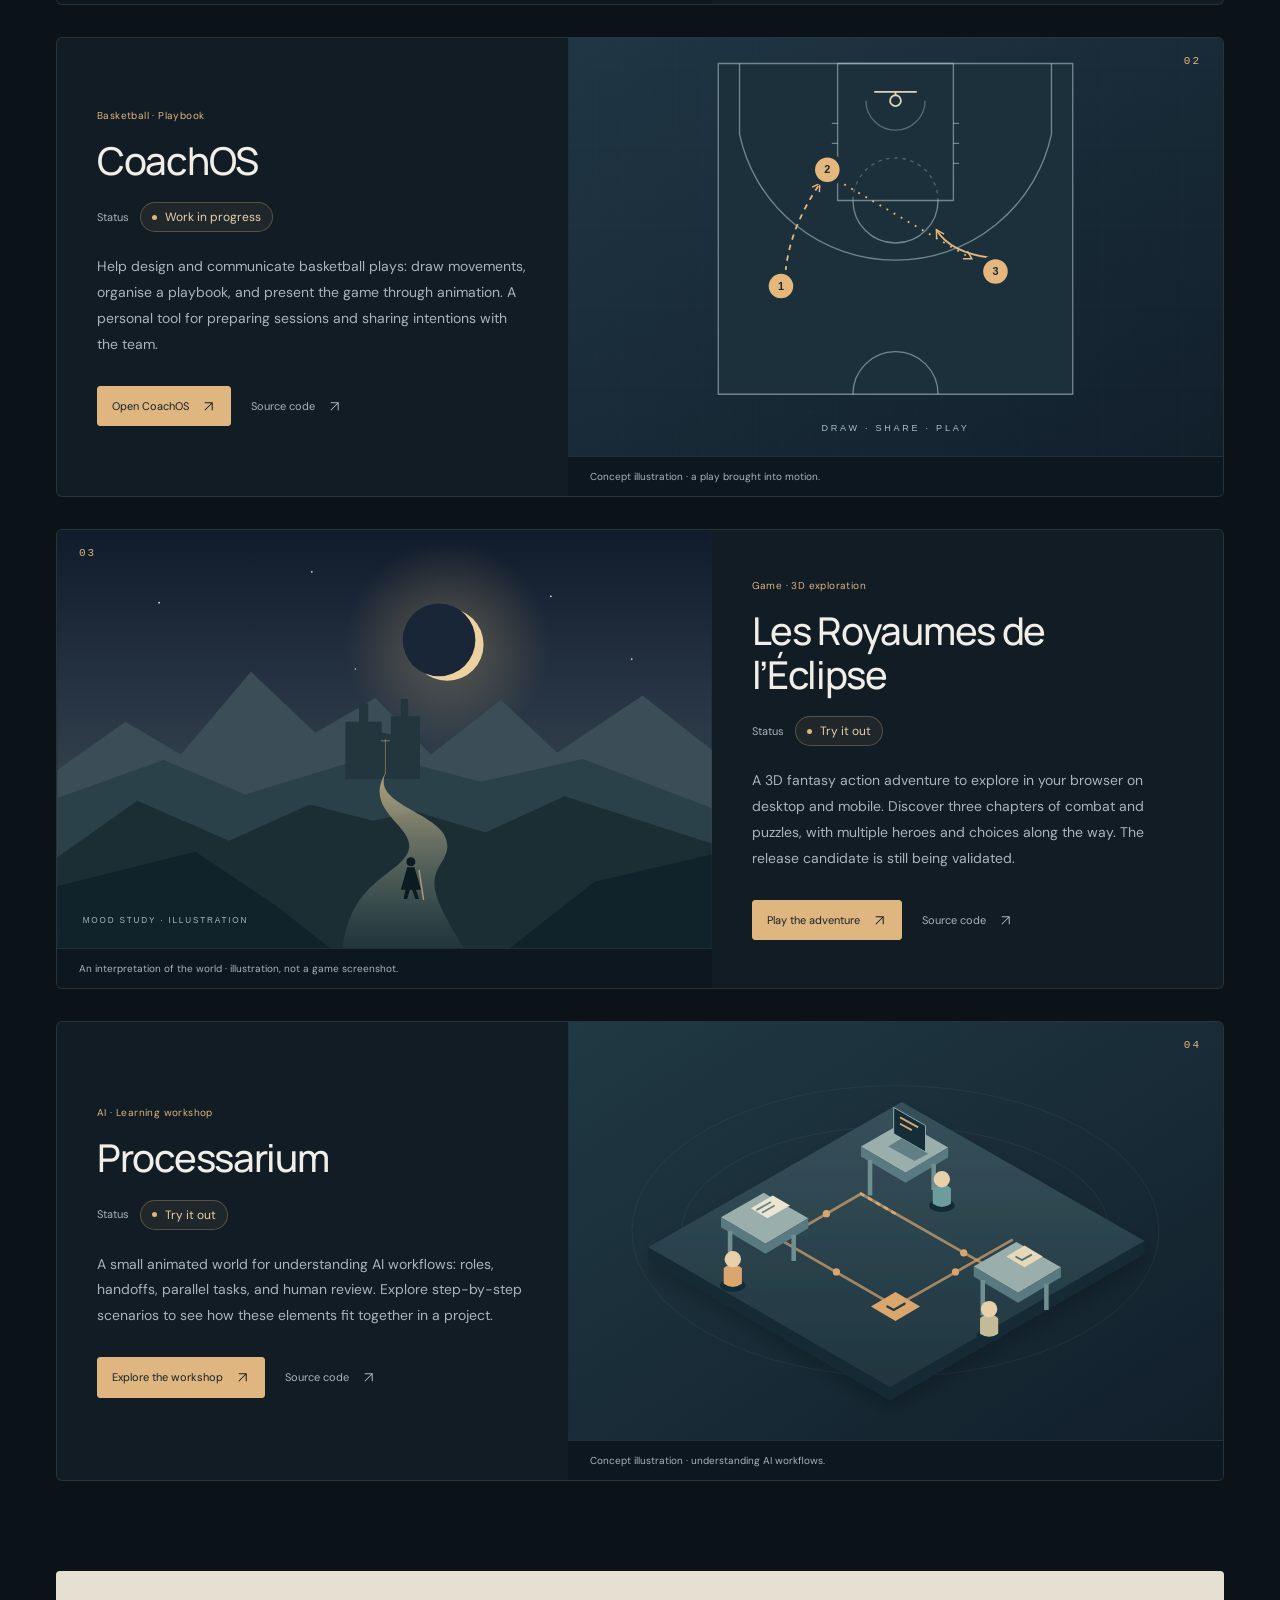
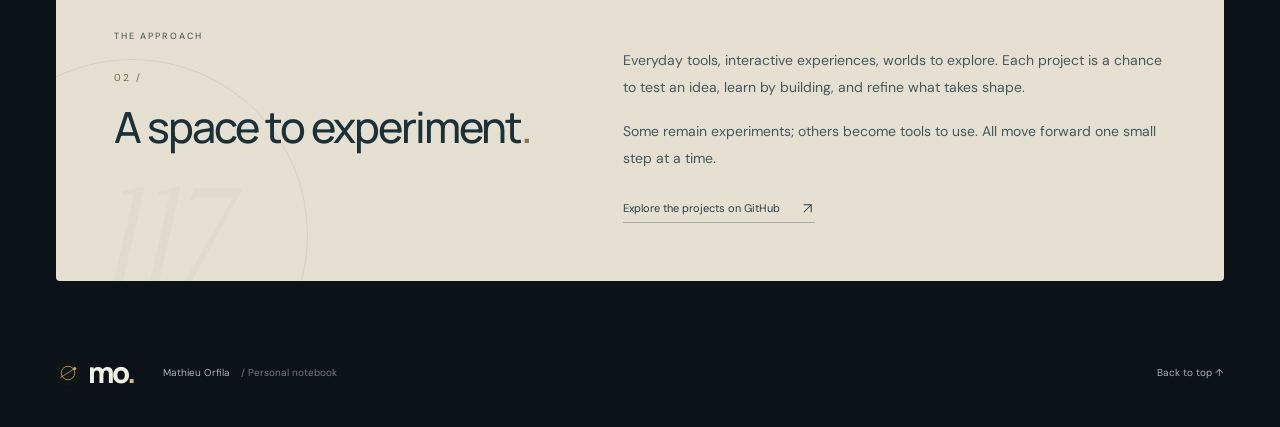
==== commit 3aa3e48d: "Add visible persistent animation toggle and clearer orbital stardust" ====
--- a/docs/en/index.html
+++ b/docs/en/index.html
@@ -9,16 +9,17 @@
 <link rel="alternate" hreflang="en" href="https://mativ117.github.io/mativ117/en/">
 <link rel="alternate" hreflang="x-default" href="https://mativ117.github.io/mativ117/">
 <link rel="canonical" href="https://mativ117.github.io/mativ117/en/">
-<link rel="icon" href="../favicon.svg" type="image/svg+xml"><link rel="stylesheet" href="../style.css?v=stardust-1">
+<link rel="icon" href="../favicon.svg" type="image/svg+xml"><link rel="stylesheet" href="../style.css?v=stardust-2">
 
+<script src="../motion.js?v=2" defer></script>
 </head>
 <body>
 <a class="skip" href="#contenu">Skip to content</a>
 <header class="wrap header"><a class="brand" href="./" aria-label="Mathieu Orfila, home"><img class="brand-mark" src="../favicon.svg" alt="" width="30" height="30">mo<span>.</span></a><nav aria-label="Main navigation"><a href="#projets">Projects</a><a href="#apropos">The approach</a><a class="github" href="https://github.com/mativ117">GitHub <span aria-hidden="true"><svg class="external-icon" viewBox="0 0 20 20" width="15" height="15" fill="none" aria-hidden="true"><path d="M5 15 15 5M5 5h10v10" stroke="currentColor" stroke-width="1.4"/></svg></span></a></nav><div class="language-switch" role="group" aria-label="Site language"><a href="../" lang="fr" hreflang="fr" aria-label="Français">FR</a><span aria-hidden="true">/</span><a href="./" lang="en" hreflang="en" aria-current="page" aria-label="English">EN</a></div></header>
 <main id="contenu">
 <section class="hero wrap" aria-labelledby="titre">
-  <div class="hero-copy"><p class="eyebrow"><span class="dot"></span> A PERSONAL WORLD</p><h1 id="titre">Create.<br>Explore.<br><em>Refine.</em></h1><p class="intro">I build tools and experiences around the things that draw me in. Here are my projects, as they stand today.</p><a class="button" href="#projets">Explore the projects <span aria-hidden="true">↓</span></a></div>
-  <div class="universe" aria-hidden="true"><div class="star-field"></div><div class="stardust"><span class="stellar-particle" style="--x:8%;--y:9%;--size:2.4px;--duration:14s;--delay:-0s;--drift:-11px"></span><span class="stellar-particle" style="--x:45%;--y:38%;--size:1px;--duration:17s;--delay:-1.7s;--drift:9px"></span><span class="stellar-particle" style="--x:82%;--y:67%;--size:1px;--duration:20s;--delay:-3.4s;--drift:-11px"></span><span class="stellar-particle" style="--x:35%;--y:16%;--size:1.8px;--duration:23s;--delay:-5.1s;--drift:9px"></span><span class="stellar-particle" style="--x:72%;--y:45%;--size:1px;--duration:26s;--delay:-6.8s;--drift:-11px"></span><span class="stellar-particle" style="--x:25%;--y:74%;--size:1px;--duration:29s;--delay:-8.5s;--drift:9px"></span><span class="stellar-particle" style="--x:62%;--y:23%;--size:1.8px;--duration:14s;--delay:-10.2s;--drift:-11px"></span><span class="stellar-particle" style="--x:15%;--y:52%;--size:2.4px;--duration:17s;--delay:-11.9s;--drift:9px"></span><span class="stellar-particle" style="--x:52%;--y:81%;--size:1px;--duration:20s;--delay:-13.6s;--drift:-11px"></span><span class="stellar-particle" style="--x:89%;--y:30%;--size:1.8px;--duration:23s;--delay:-15.299999999999999s;--drift:9px"></span><span class="stellar-particle" style="--x:42%;--y:59%;--size:1px;--duration:26s;--delay:-17s;--drift:-11px"></span><span class="stellar-particle" style="--x:79%;--y:88%;--size:1px;--duration:29s;--delay:-18.7s;--drift:9px"></span><span class="stellar-particle" style="--x:32%;--y:37%;--size:1.8px;--duration:14s;--delay:-20.4s;--drift:-11px"></span><span class="stellar-particle" style="--x:69%;--y:66%;--size:1px;--duration:17s;--delay:-22.099999999999998s;--drift:9px"></span><span class="stellar-particle" style="--x:22%;--y:15%;--size:2.4px;--duration:20s;--delay:-23.8s;--drift:-11px"></span><span class="stellar-particle" style="--x:59%;--y:44%;--size:1.8px;--duration:23s;--delay:-25.5s;--drift:9px"></span><span class="stellar-particle" style="--x:12%;--y:73%;--size:1px;--duration:26s;--delay:-27.2s;--drift:-11px"></span><span class="stellar-particle" style="--x:49%;--y:22%;--size:1px;--duration:29s;--delay:-28.9s;--drift:9px"></span><span class="stellar-particle" style="--x:86%;--y:51%;--size:1.8px;--duration:14s;--delay:-30.599999999999998s;--drift:-11px"></span><span class="stellar-particle" style="--x:39%;--y:80%;--size:1px;--duration:17s;--delay:-32.3s;--drift:9px"></span><span class="stellar-particle" style="--x:76%;--y:29%;--size:1px;--duration:20s;--delay:-34s;--drift:-11px"></span><span class="stellar-particle" style="--x:29%;--y:58%;--size:2.4px;--duration:23s;--delay:-35.699999999999996s;--drift:9px"></span><span class="stellar-particle" style="--x:66%;--y:87%;--size:1px;--duration:26s;--delay:-37.4s;--drift:-11px"></span><span class="stellar-particle" style="--x:19%;--y:36%;--size:1px;--duration:29s;--delay:-39.1s;--drift:9px"></span></div><div class="orbital-ring ring-outer"></div><div class="orbital-ring ring-middle"></div><div class="orbital-ring ring-inner"></div><div class="celestial-body"></div><div class="orbital-axis"></div><span class="satellite satellite-one"></span><span class="satellite satellite-two"></span><span class="coordinate">M / O<br>SECTOR — 117</span><span class="orbital-label">ALWAYS IN MOTION</span><span class="universe-label">EXPLORATION / 001</span></div>
+  <div class="hero-copy"><p class="eyebrow"><span class="dot"></span> A PERSONAL WORLD</p><h1 id="titre">Create.<br>Explore.<br><em>Refine.</em></h1><p class="intro">I build tools and experiences around the things that draw me in. Here are my projects, as they stand today.</p><a class="button" href="#projets">Explore the projects <span aria-hidden="true">↓</span></a><button type="button" class="motion-toggle" data-motion-toggle data-label-on="Animation: on" data-label-off="Animation: off" aria-pressed="false" hidden><span class="motion-indicator" aria-hidden="true"></span><span data-motion-label>Animation: off</span></button></div>
+  <div class="universe" aria-hidden="true"><div class="star-field"></div><div class="stardust"><span class="stellar-particle" style="--x:6%;--y:6%;--size:3.2px;--duration:9s;--delay:-0s;--drift:-21px"></span><span class="stellar-particle" style="--x:43%;--y:35%;--size:1.5px;--duration:11s;--delay:-1.2s;--drift:18px"></span><span class="stellar-particle" style="--x:80%;--y:64%;--size:1.5px;--duration:13s;--delay:-2.4s;--drift:-21px"></span><span class="stellar-particle" style="--x:29%;--y:8%;--size:2.3px;--duration:15s;--delay:-3.5999999999999996s;--drift:18px"></span><span class="stellar-particle" style="--x:66%;--y:37%;--size:1.5px;--duration:17s;--delay:-4.8s;--drift:-21px"></span><span class="stellar-particle" style="--x:15%;--y:66%;--size:1.5px;--duration:9s;--delay:-6s;--drift:18px"></span><span class="stellar-particle" style="--x:52%;--y:10%;--size:2.3px;--duration:11s;--delay:-7.199999999999999s;--drift:-21px"></span><span class="stellar-particle" style="--x:89%;--y:39%;--size:3.2px;--duration:13s;--delay:-8.4s;--drift:18px"></span><span class="stellar-particle" style="--x:38%;--y:68%;--size:1.5px;--duration:15s;--delay:-9.6s;--drift:-21px"></span><span class="stellar-particle" style="--x:75%;--y:12%;--size:2.3px;--duration:17s;--delay:-10.799999999999999s;--drift:18px"></span><span class="stellar-particle" style="--x:24%;--y:41%;--size:1.5px;--duration:9s;--delay:-12s;--drift:-21px"></span><span class="stellar-particle" style="--x:61%;--y:70%;--size:1.5px;--duration:11s;--delay:-13.2s;--drift:18px"></span><span class="stellar-particle" style="--x:10%;--y:14%;--size:2.3px;--duration:13s;--delay:-14.399999999999999s;--drift:-21px"></span><span class="stellar-particle" style="--x:47%;--y:43%;--size:1.5px;--duration:15s;--delay:-15.6s;--drift:18px"></span><span class="stellar-particle" style="--x:84%;--y:72%;--size:3.2px;--duration:17s;--delay:-16.8s;--drift:-21px"></span><span class="stellar-particle" style="--x:33%;--y:16%;--size:2.3px;--duration:9s;--delay:-18s;--drift:18px"></span><span class="stellar-particle" style="--x:70%;--y:45%;--size:1.5px;--duration:11s;--delay:-19.2s;--drift:-21px"></span><span class="stellar-particle" style="--x:19%;--y:74%;--size:1.5px;--duration:13s;--delay:-20.4s;--drift:18px"></span><span class="stellar-particle" style="--x:56%;--y:18%;--size:2.3px;--duration:15s;--delay:-21.599999999999998s;--drift:-21px"></span><span class="stellar-particle" style="--x:93%;--y:47%;--size:1.5px;--duration:17s;--delay:-22.8s;--drift:18px"></span><span class="stellar-particle" style="--x:42%;--y:76%;--size:1.5px;--duration:9s;--delay:-24s;--drift:-21px"></span><span class="stellar-particle" style="--x:79%;--y:20%;--size:3.2px;--duration:11s;--delay:-25.2s;--drift:18px"></span><span class="stellar-particle" style="--x:28%;--y:49%;--size:1.5px;--duration:13s;--delay:-26.4s;--drift:-21px"></span><span class="stellar-particle" style="--x:65%;--y:78%;--size:1.5px;--duration:15s;--delay:-27.599999999999998s;--drift:18px"></span><span class="stellar-particle" style="--x:14%;--y:22%;--size:2.3px;--duration:17s;--delay:-28.799999999999997s;--drift:-21px"></span><span class="stellar-particle" style="--x:51%;--y:51%;--size:1.5px;--duration:9s;--delay:-30s;--drift:18px"></span><span class="stellar-particle" style="--x:88%;--y:80%;--size:1.5px;--duration:11s;--delay:-31.2s;--drift:-21px"></span><span class="stellar-particle" style="--x:37%;--y:24%;--size:2.3px;--duration:13s;--delay:-32.4s;--drift:18px"></span><span class="stellar-particle" style="--x:74%;--y:53%;--size:3.2px;--duration:15s;--delay:-33.6s;--drift:-21px"></span><span class="stellar-particle" style="--x:23%;--y:82%;--size:1.5px;--duration:17s;--delay:-34.8s;--drift:18px"></span><span class="stellar-particle" style="--x:60%;--y:26%;--size:2.3px;--duration:9s;--delay:-36s;--drift:-21px"></span><span class="stellar-particle" style="--x:9%;--y:55%;--size:1.5px;--duration:11s;--delay:-37.199999999999996s;--drift:18px"></span><span class="stellar-particle" style="--x:46%;--y:84%;--size:1.5px;--duration:13s;--delay:-38.4s;--drift:-21px"></span><span class="stellar-particle" style="--x:83%;--y:28%;--size:2.3px;--duration:15s;--delay:-39.6s;--drift:18px"></span><span class="stellar-particle" style="--x:32%;--y:57%;--size:1.5px;--duration:17s;--delay:-40.8s;--drift:-21px"></span><span class="stellar-particle" style="--x:69%;--y:86%;--size:3.2px;--duration:9s;--delay:-42s;--drift:18px"></span></div><div class="orbital-ring ring-outer"></div><div class="orbital-ring ring-middle"></div><div class="orbital-ring ring-inner"></div><div class="celestial-body"></div><div class="orbital-axis"></div><span class="satellite satellite-one"></span><span class="satellite satellite-two"></span><span class="coordinate">M / O<br>SECTOR — 117</span><span class="orbital-label">ALWAYS IN MOTION</span><span class="universe-label">EXPLORATION / 001</span></div>
   <nav class="project-index" aria-label="Jump to a project"><a href="#calque"><span class="index-number">01</span><span>Calque</span><span class="index-arrow" aria-hidden="true">↓</span></a><a href="#coachos"><span class="index-number">02</span><span>CoachOS</span><span class="index-arrow" aria-hidden="true">↓</span></a><a href="#eclipse"><span class="index-number">03</span><span>The adventure</span><span class="index-arrow" aria-hidden="true">↓</span></a><a href="#processarium"><span class="index-number">04</span><span>Processarium</span><span class="index-arrow" aria-hidden="true">↓</span></a></nav>
 </section>
 <section id="projets" class="projects wrap" aria-labelledby="projects-title">
--- a/docs/style.css
+++ b/docs/style.css
@@ -19,21 +19,17 @@
 @media(max-width:760px){.hero{min-height:800px}.hero h1{font-size:clamp(74px,12vw,98px)}.hero-copy{padding-top:45px}.hero .universe{top:255px}}
 @media(max-width:560px){.hero{min-height:790px}.hero h1{font-size:clamp(65px,20.5vw,78px);letter-spacing:-4px}.hero h1 em{letter-spacing:-2px}.hero .universe{top:300px}}
 
-/* Slow ambient life around the planet; static by default. */
+
+/* Ambient motion is controlled by the visitor; reduced motion is the default when requested. */
 .stardust{position:absolute;inset:4% 3%;z-index:1;pointer-events:none}
-.stellar-particle{position:absolute;left:var(--x);top:var(--y);width:var(--size);height:var(--size);border-radius:50%;background:#efd9ba;opacity:.3;box-shadow:0 0 7px #dfb58050}
-@media(prefers-reduced-motion:no-preference){
- .stellar-particle{animation:stellar-drift var(--duration) ease-in-out var(--delay) infinite}
- .star-field{animation:stellar-breath 13s ease-in-out -5s infinite}
- .celestial-body{animation:planet-hover 24s ease-in-out -6s infinite}
-}
-@keyframes stellar-drift{
- 0%,100%{transform:translate3d(0,0,0);opacity:.14}
- 45%{opacity:.62}
- 55%{transform:translate3d(var(--drift),-13px,0);opacity:.48}
-}
-@keyframes stellar-breath{0%,100%{opacity:.55}50%{opacity:1}}
-@keyframes planet-hover{
- 0%,100%{transform:translate(-50%,-50%) translateY(0)}
- 50%{transform:translate(-50%,-50%) translateY(-5px)}
-}
+.stellar-particle{position:absolute;left:var(--x);top:var(--y);width:var(--size);height:var(--size);border-radius:50%;background:#f4dfbd;opacity:.45;box-shadow:0 0 8px #dfb58088}
+html[data-motion=on] .stellar-particle{animation:stellar-drift var(--duration) ease-in-out var(--delay) infinite!important}
+html[data-motion=on] .star-field{animation:stellar-breath 10s ease-in-out -5s infinite!important}
+html[data-motion=on] .celestial-body{animation:planet-hover 18s ease-in-out -6s infinite!important}
+html[data-motion=off] .stellar-particle,html[data-motion=off] .star-field,html[data-motion=off] .celestial-body{animation:none!important}
+@keyframes stellar-drift{0%,100%{transform:translate3d(0,0,0);opacity:.18}40%{opacity:.9}60%{transform:translate3d(var(--drift),-24px,0);opacity:.65}}
+@keyframes stellar-breath{0%,100%{opacity:.5}50%{opacity:1}}
+@keyframes planet-hover{0%,100%{transform:translate(-50%,-50%) translateY(0)}50%{transform:translate(-50%,-50%) translateY(-7px)}}
+.motion-toggle{display:flex;align-items:center;gap:9px;width:fit-content;min-height:40px;margin-top:12px;padding:7px 10px;background:#0b1218b3;border:1px solid #d7e4e52b;border-radius:4px;color:var(--muted);font:11px var(--sans);cursor:pointer;pointer-events:auto}
+.motion-toggle[hidden]{display:none}.motion-toggle:hover{color:var(--ink);border-color:#dfb58077}.motion-toggle:focus-visible{outline:2px solid var(--amber);outline-offset:5px}.motion-indicator{width:6px;height:6px;border-radius:50%;background:#84939e}.motion-toggle[aria-pressed=true] .motion-indicator{background:var(--amber);box-shadow:0 0 8px #dfb58080}
+@media(max-width:760px){.hero .universe{opacity:.72}.hero-copy{padding-bottom:155px}}
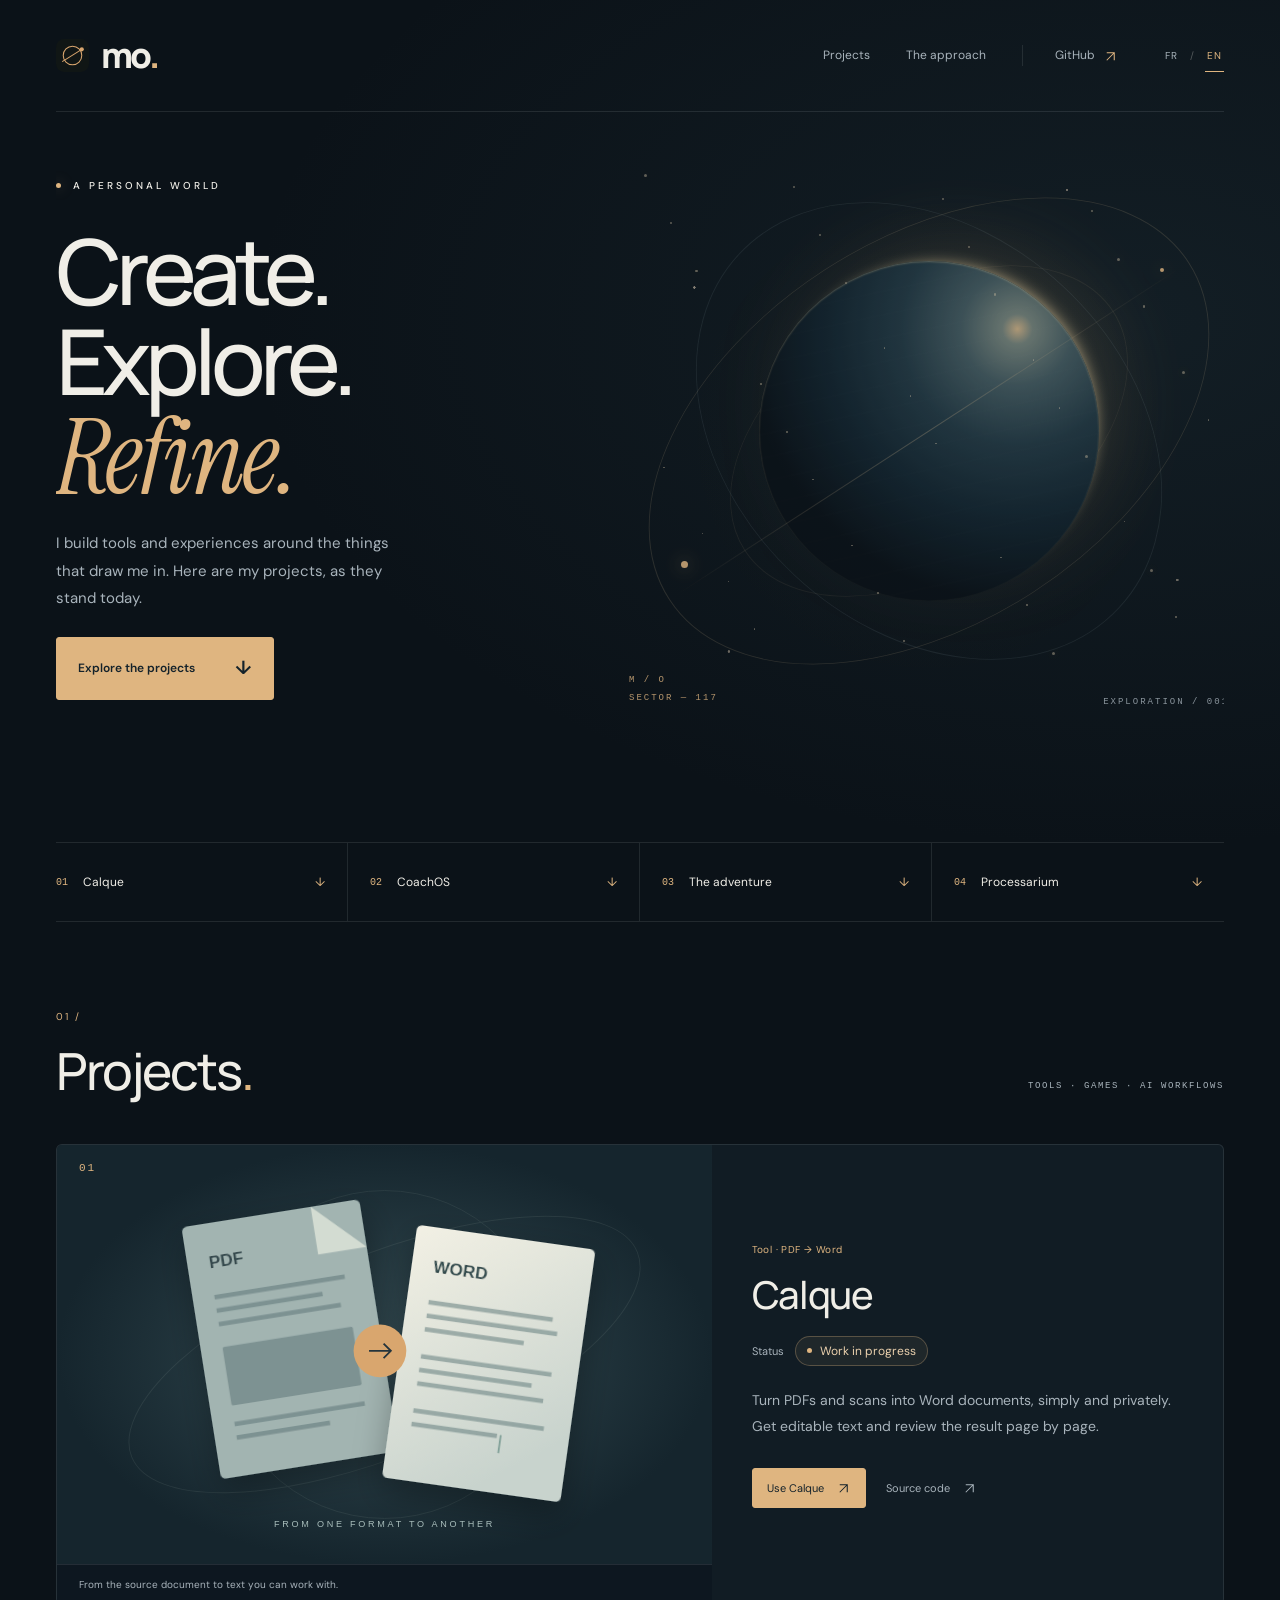
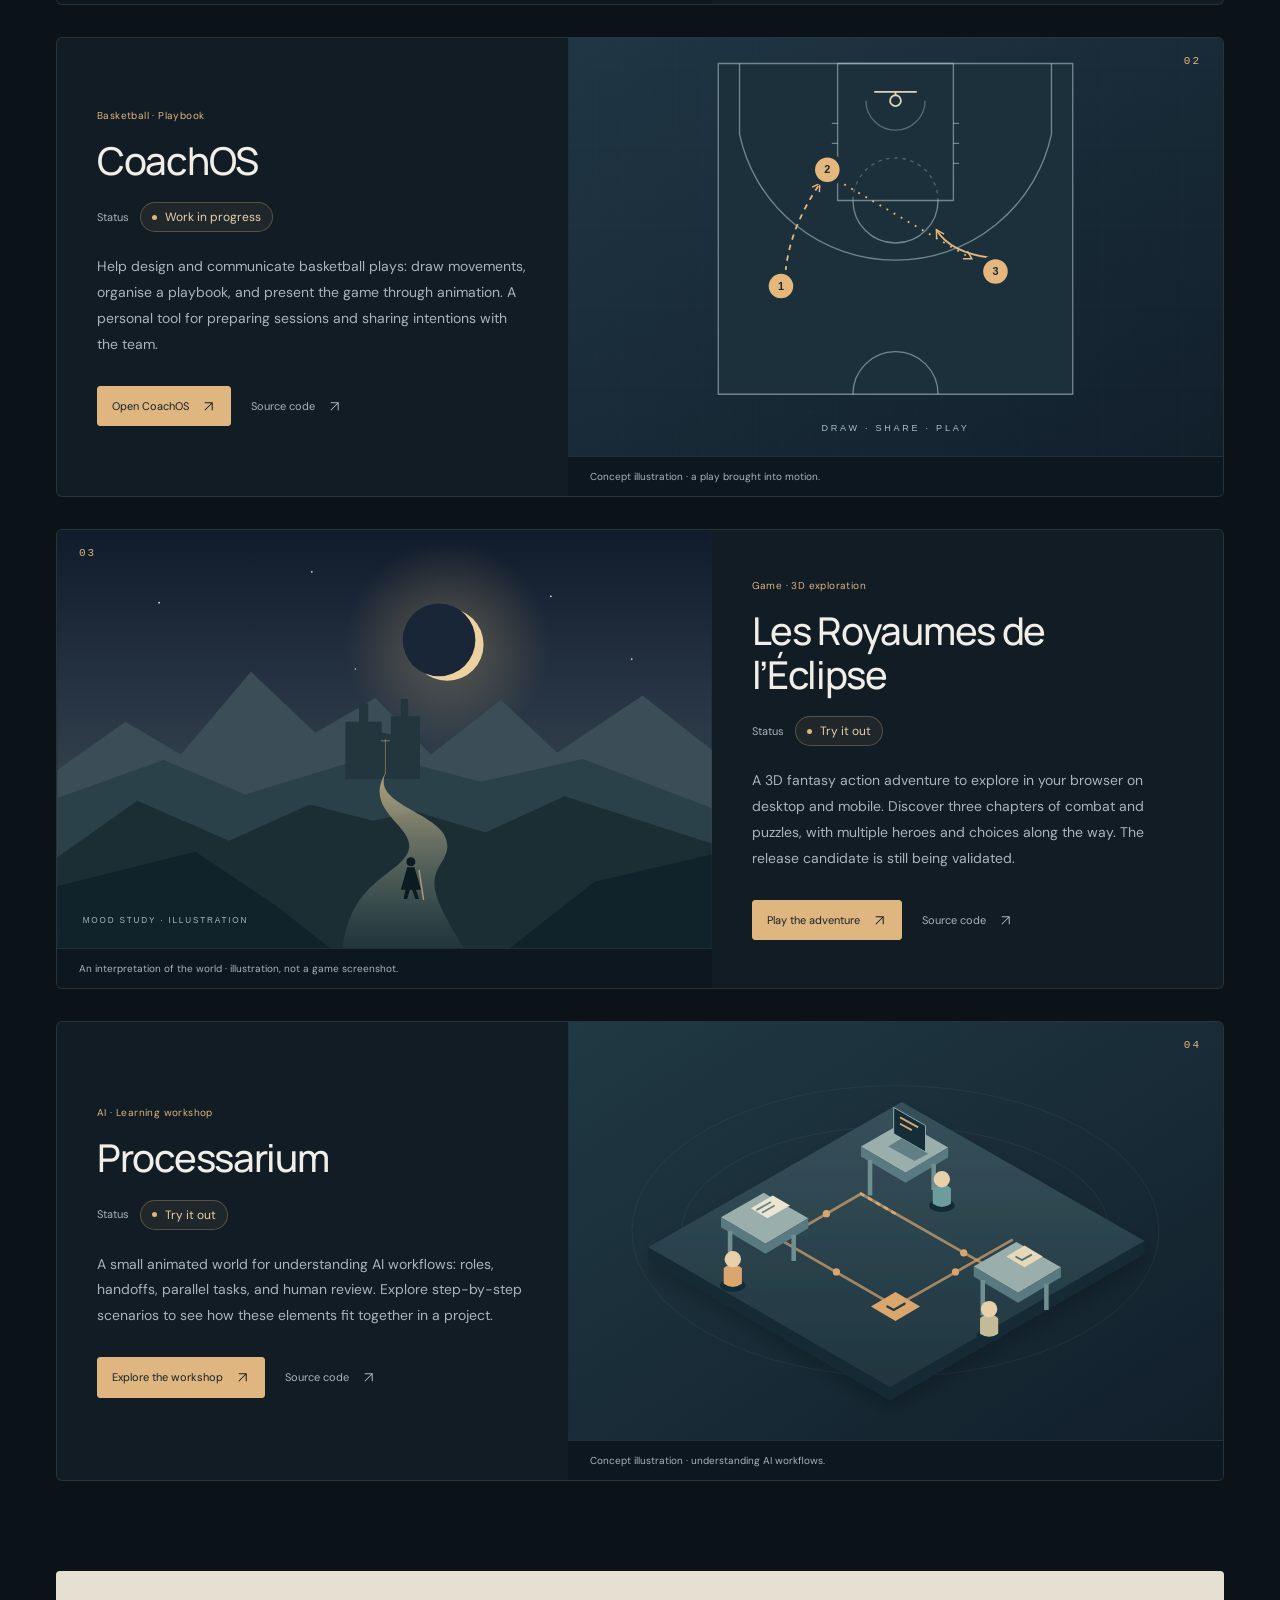
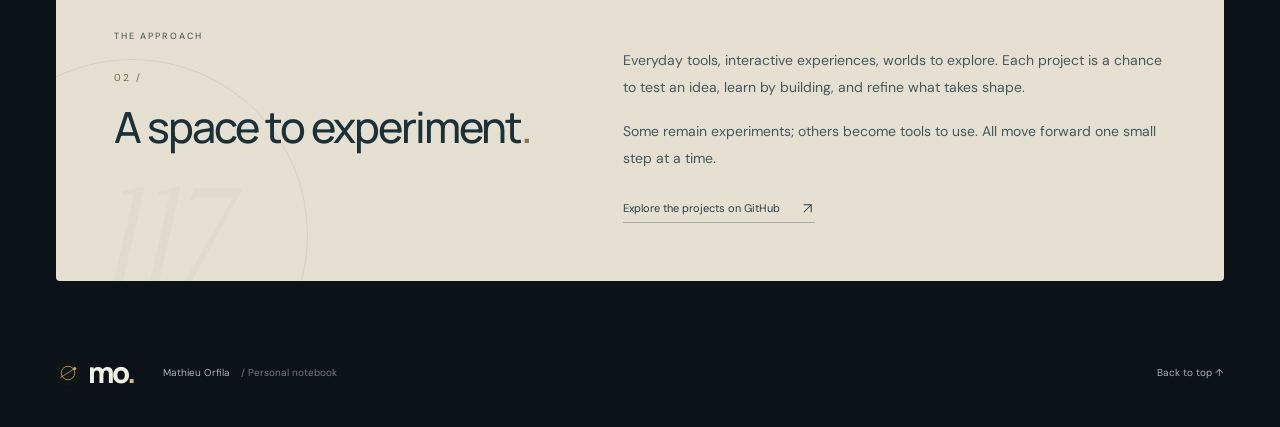
==== commit 8f25884e: "Remove animation toggle and run orbital ambient motion automatically" ====
--- a/docs/en/index.html
+++ b/docs/en/index.html
@@ -9,16 +9,15 @@
 <link rel="alternate" hreflang="en" href="https://mativ117.github.io/mativ117/en/">
 <link rel="alternate" hreflang="x-default" href="https://mativ117.github.io/mativ117/">
 <link rel="canonical" href="https://mativ117.github.io/mativ117/en/">
-<link rel="icon" href="../favicon.svg" type="image/svg+xml"><link rel="stylesheet" href="../style.css?v=stardust-2">
+<link rel="icon" href="../favicon.svg" type="image/svg+xml"><link rel="stylesheet" href="../style.css?v=ambient-always-3">
 
-<script src="../motion.js?v=2" defer></script>
 </head>
 <body>
 <a class="skip" href="#contenu">Skip to content</a>
 <header class="wrap header"><a class="brand" href="./" aria-label="Mathieu Orfila, home"><img class="brand-mark" src="../favicon.svg" alt="" width="30" height="30">mo<span>.</span></a><nav aria-label="Main navigation"><a href="#projets">Projects</a><a href="#apropos">The approach</a><a class="github" href="https://github.com/mativ117">GitHub <span aria-hidden="true"><svg class="external-icon" viewBox="0 0 20 20" width="15" height="15" fill="none" aria-hidden="true"><path d="M5 15 15 5M5 5h10v10" stroke="currentColor" stroke-width="1.4"/></svg></span></a></nav><div class="language-switch" role="group" aria-label="Site language"><a href="../" lang="fr" hreflang="fr" aria-label="Français">FR</a><span aria-hidden="true">/</span><a href="./" lang="en" hreflang="en" aria-current="page" aria-label="English">EN</a></div></header>
 <main id="contenu">
 <section class="hero wrap" aria-labelledby="titre">
-  <div class="hero-copy"><p class="eyebrow"><span class="dot"></span> A PERSONAL WORLD</p><h1 id="titre">Create.<br>Explore.<br><em>Refine.</em></h1><p class="intro">I build tools and experiences around the things that draw me in. Here are my projects, as they stand today.</p><a class="button" href="#projets">Explore the projects <span aria-hidden="true">↓</span></a><button type="button" class="motion-toggle" data-motion-toggle data-label-on="Animation: on" data-label-off="Animation: off" aria-pressed="false" hidden><span class="motion-indicator" aria-hidden="true"></span><span data-motion-label>Animation: off</span></button></div>
+  <div class="hero-copy"><p class="eyebrow"><span class="dot"></span> A PERSONAL WORLD</p><h1 id="titre">Create.<br>Explore.<br><em>Refine.</em></h1><p class="intro">I build tools and experiences around the things that draw me in. Here are my projects, as they stand today.</p><a class="button" href="#projets">Explore the projects <span aria-hidden="true">↓</span></a></div>
   <div class="universe" aria-hidden="true"><div class="star-field"></div><div class="stardust"><span class="stellar-particle" style="--x:6%;--y:6%;--size:3.2px;--duration:9s;--delay:-0s;--drift:-21px"></span><span class="stellar-particle" style="--x:43%;--y:35%;--size:1.5px;--duration:11s;--delay:-1.2s;--drift:18px"></span><span class="stellar-particle" style="--x:80%;--y:64%;--size:1.5px;--duration:13s;--delay:-2.4s;--drift:-21px"></span><span class="stellar-particle" style="--x:29%;--y:8%;--size:2.3px;--duration:15s;--delay:-3.5999999999999996s;--drift:18px"></span><span class="stellar-particle" style="--x:66%;--y:37%;--size:1.5px;--duration:17s;--delay:-4.8s;--drift:-21px"></span><span class="stellar-particle" style="--x:15%;--y:66%;--size:1.5px;--duration:9s;--delay:-6s;--drift:18px"></span><span class="stellar-particle" style="--x:52%;--y:10%;--size:2.3px;--duration:11s;--delay:-7.199999999999999s;--drift:-21px"></span><span class="stellar-particle" style="--x:89%;--y:39%;--size:3.2px;--duration:13s;--delay:-8.4s;--drift:18px"></span><span class="stellar-particle" style="--x:38%;--y:68%;--size:1.5px;--duration:15s;--delay:-9.6s;--drift:-21px"></span><span class="stellar-particle" style="--x:75%;--y:12%;--size:2.3px;--duration:17s;--delay:-10.799999999999999s;--drift:18px"></span><span class="stellar-particle" style="--x:24%;--y:41%;--size:1.5px;--duration:9s;--delay:-12s;--drift:-21px"></span><span class="stellar-particle" style="--x:61%;--y:70%;--size:1.5px;--duration:11s;--delay:-13.2s;--drift:18px"></span><span class="stellar-particle" style="--x:10%;--y:14%;--size:2.3px;--duration:13s;--delay:-14.399999999999999s;--drift:-21px"></span><span class="stellar-particle" style="--x:47%;--y:43%;--size:1.5px;--duration:15s;--delay:-15.6s;--drift:18px"></span><span class="stellar-particle" style="--x:84%;--y:72%;--size:3.2px;--duration:17s;--delay:-16.8s;--drift:-21px"></span><span class="stellar-particle" style="--x:33%;--y:16%;--size:2.3px;--duration:9s;--delay:-18s;--drift:18px"></span><span class="stellar-particle" style="--x:70%;--y:45%;--size:1.5px;--duration:11s;--delay:-19.2s;--drift:-21px"></span><span class="stellar-particle" style="--x:19%;--y:74%;--size:1.5px;--duration:13s;--delay:-20.4s;--drift:18px"></span><span class="stellar-particle" style="--x:56%;--y:18%;--size:2.3px;--duration:15s;--delay:-21.599999999999998s;--drift:-21px"></span><span class="stellar-particle" style="--x:93%;--y:47%;--size:1.5px;--duration:17s;--delay:-22.8s;--drift:18px"></span><span class="stellar-particle" style="--x:42%;--y:76%;--size:1.5px;--duration:9s;--delay:-24s;--drift:-21px"></span><span class="stellar-particle" style="--x:79%;--y:20%;--size:3.2px;--duration:11s;--delay:-25.2s;--drift:18px"></span><span class="stellar-particle" style="--x:28%;--y:49%;--size:1.5px;--duration:13s;--delay:-26.4s;--drift:-21px"></span><span class="stellar-particle" style="--x:65%;--y:78%;--size:1.5px;--duration:15s;--delay:-27.599999999999998s;--drift:18px"></span><span class="stellar-particle" style="--x:14%;--y:22%;--size:2.3px;--duration:17s;--delay:-28.799999999999997s;--drift:-21px"></span><span class="stellar-particle" style="--x:51%;--y:51%;--size:1.5px;--duration:9s;--delay:-30s;--drift:18px"></span><span class="stellar-particle" style="--x:88%;--y:80%;--size:1.5px;--duration:11s;--delay:-31.2s;--drift:-21px"></span><span class="stellar-particle" style="--x:37%;--y:24%;--size:2.3px;--duration:13s;--delay:-32.4s;--drift:18px"></span><span class="stellar-particle" style="--x:74%;--y:53%;--size:3.2px;--duration:15s;--delay:-33.6s;--drift:-21px"></span><span class="stellar-particle" style="--x:23%;--y:82%;--size:1.5px;--duration:17s;--delay:-34.8s;--drift:18px"></span><span class="stellar-particle" style="--x:60%;--y:26%;--size:2.3px;--duration:9s;--delay:-36s;--drift:-21px"></span><span class="stellar-particle" style="--x:9%;--y:55%;--size:1.5px;--duration:11s;--delay:-37.199999999999996s;--drift:18px"></span><span class="stellar-particle" style="--x:46%;--y:84%;--size:1.5px;--duration:13s;--delay:-38.4s;--drift:-21px"></span><span class="stellar-particle" style="--x:83%;--y:28%;--size:2.3px;--duration:15s;--delay:-39.6s;--drift:18px"></span><span class="stellar-particle" style="--x:32%;--y:57%;--size:1.5px;--duration:17s;--delay:-40.8s;--drift:-21px"></span><span class="stellar-particle" style="--x:69%;--y:86%;--size:3.2px;--duration:9s;--delay:-42s;--drift:18px"></span></div><div class="orbital-ring ring-outer"></div><div class="orbital-ring ring-middle"></div><div class="orbital-ring ring-inner"></div><div class="celestial-body"></div><div class="orbital-axis"></div><span class="satellite satellite-one"></span><span class="satellite satellite-two"></span><span class="coordinate">M / O<br>SECTOR — 117</span><span class="orbital-label">ALWAYS IN MOTION</span><span class="universe-label">EXPLORATION / 001</span></div>
   <nav class="project-index" aria-label="Jump to a project"><a href="#calque"><span class="index-number">01</span><span>Calque</span><span class="index-arrow" aria-hidden="true">↓</span></a><a href="#coachos"><span class="index-number">02</span><span>CoachOS</span><span class="index-arrow" aria-hidden="true">↓</span></a><a href="#eclipse"><span class="index-number">03</span><span>The adventure</span><span class="index-arrow" aria-hidden="true">↓</span></a><a href="#processarium"><span class="index-number">04</span><span>Processarium</span><span class="index-arrow" aria-hidden="true">↓</span></a></nav>
 </section>
--- a/docs/style.css
+++ b/docs/style.css
@@ -20,16 +20,16 @@
 @media(max-width:560px){.hero{min-height:790px}.hero h1{font-size:clamp(65px,20.5vw,78px);letter-spacing:-4px}.hero h1 em{letter-spacing:-2px}.hero .universe{top:300px}}
 
 
-/* Ambient motion is controlled by the visitor; reduced motion is the default when requested. */
+/* Ambient orbital motion runs automatically; no script or stored preference is needed. */
 .stardust{position:absolute;inset:4% 3%;z-index:1;pointer-events:none}
 .stellar-particle{position:absolute;left:var(--x);top:var(--y);width:var(--size);height:var(--size);border-radius:50%;background:#f4dfbd;opacity:.45;box-shadow:0 0 8px #dfb58088}
-html[data-motion=on] .stellar-particle{animation:stellar-drift var(--duration) ease-in-out var(--delay) infinite!important}
-html[data-motion=on] .star-field{animation:stellar-breath 10s ease-in-out -5s infinite!important}
-html[data-motion=on] .celestial-body{animation:planet-hover 18s ease-in-out -6s infinite!important}
-html[data-motion=off] .stellar-particle,html[data-motion=off] .star-field,html[data-motion=off] .celestial-body{animation:none!important}
+.stellar-particle{animation:stellar-drift var(--duration) ease-in-out var(--delay) infinite!important}
+.star-field{animation:stellar-breath 10s ease-in-out -5s infinite!important}
+.celestial-body{animation:planet-hover 18s ease-in-out -6s infinite!important}
+
 @keyframes stellar-drift{0%,100%{transform:translate3d(0,0,0);opacity:.18}40%{opacity:.9}60%{transform:translate3d(var(--drift),-24px,0);opacity:.65}}
 @keyframes stellar-breath{0%,100%{opacity:.5}50%{opacity:1}}
 @keyframes planet-hover{0%,100%{transform:translate(-50%,-50%) translateY(0)}50%{transform:translate(-50%,-50%) translateY(-7px)}}
-.motion-toggle{display:flex;align-items:center;gap:9px;width:fit-content;min-height:40px;margin-top:12px;padding:7px 10px;background:#0b1218b3;border:1px solid #d7e4e52b;border-radius:4px;color:var(--muted);font:11px var(--sans);cursor:pointer;pointer-events:auto}
-.motion-toggle[hidden]{display:none}.motion-toggle:hover{color:var(--ink);border-color:#dfb58077}.motion-toggle:focus-visible{outline:2px solid var(--amber);outline-offset:5px}.motion-indicator{width:6px;height:6px;border-radius:50%;background:#84939e}.motion-toggle[aria-pressed=true] .motion-indicator{background:var(--amber);box-shadow:0 0 8px #dfb58080}
+
+
 @media(max-width:760px){.hero .universe{opacity:.72}.hero-copy{padding-bottom:155px}}
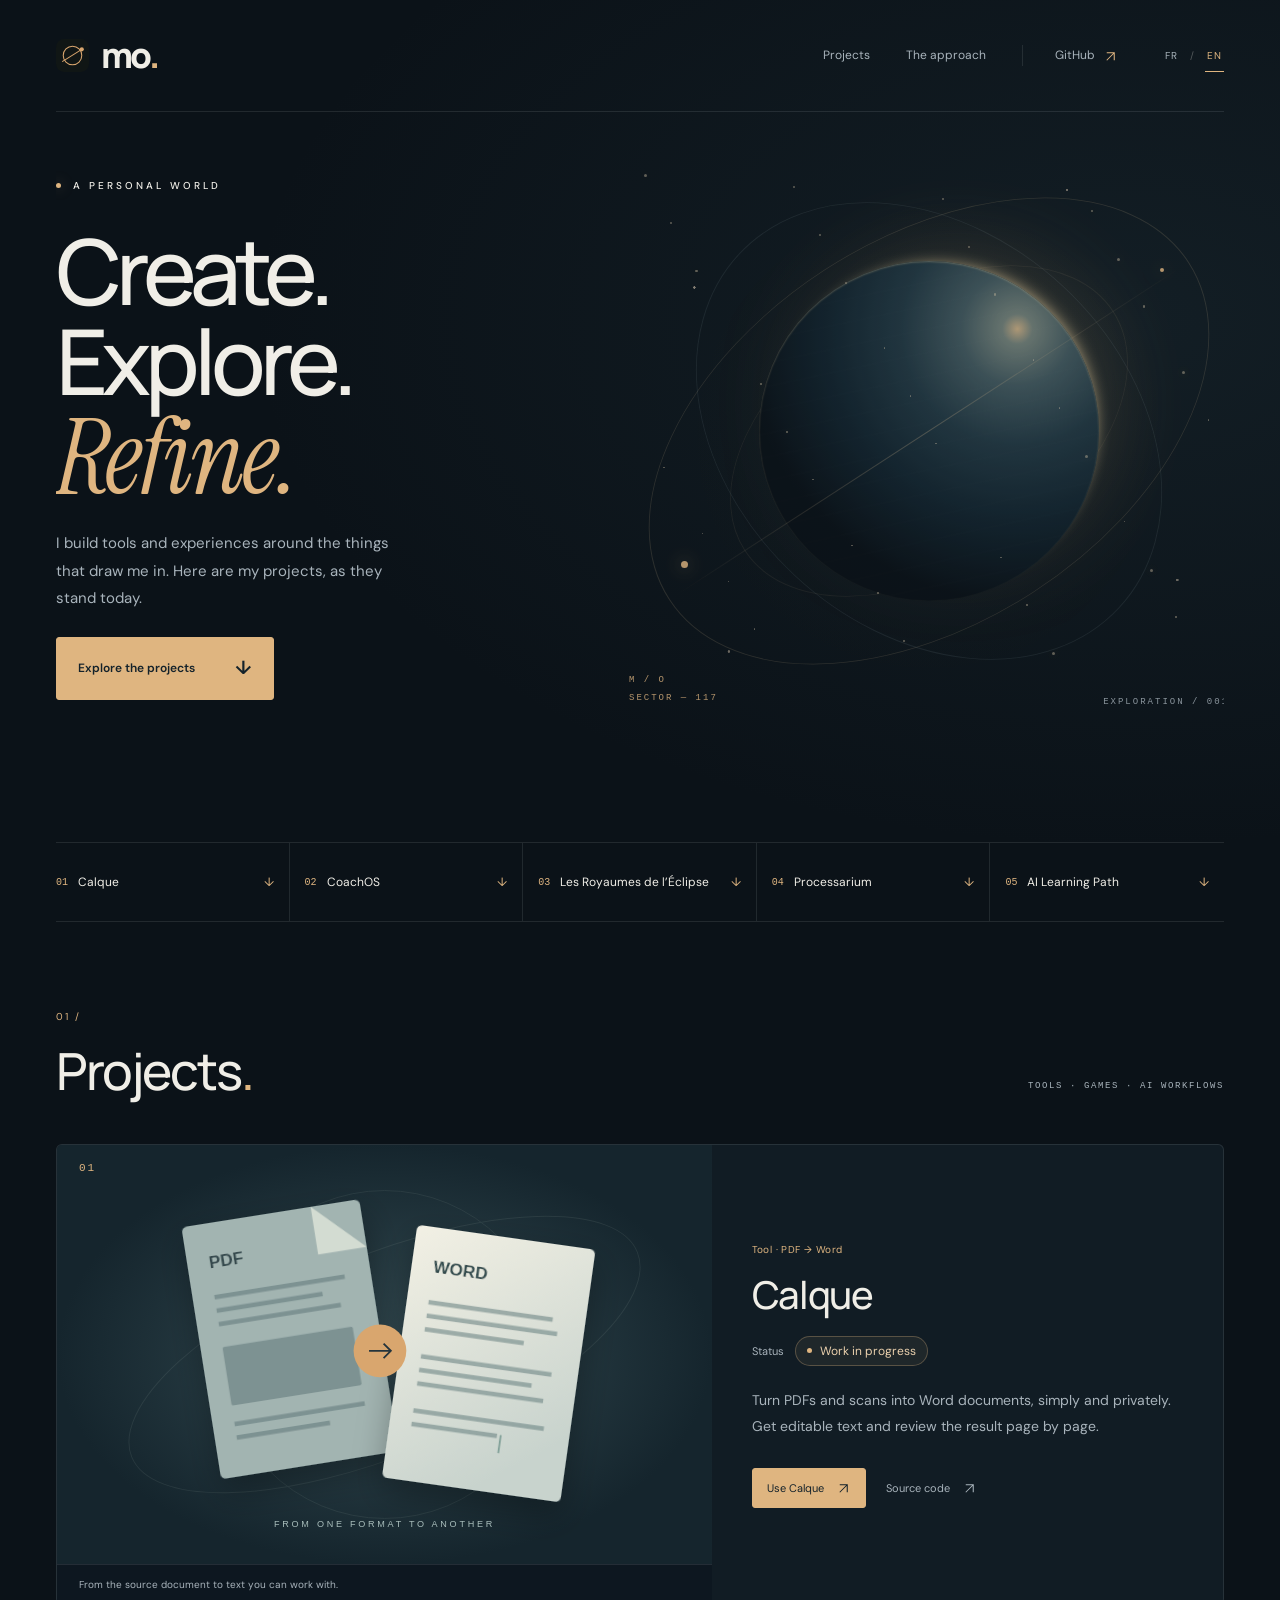
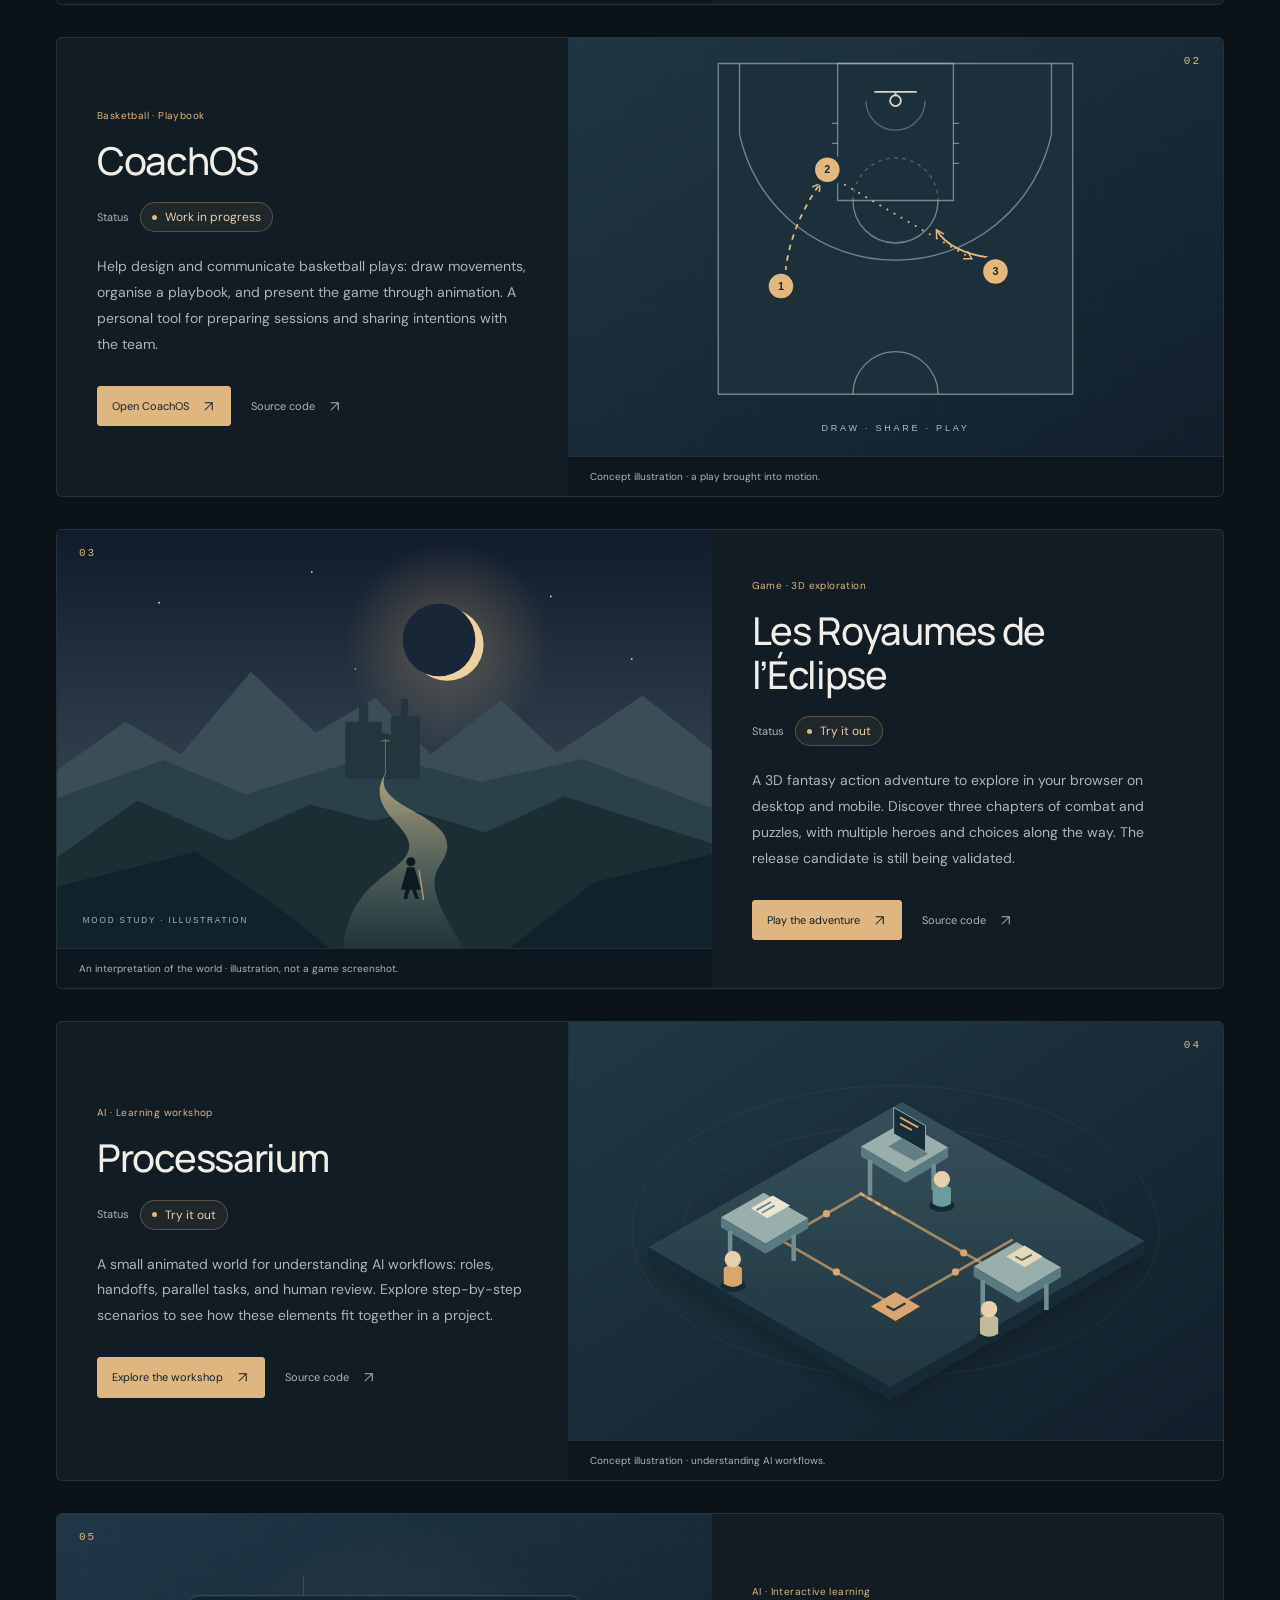
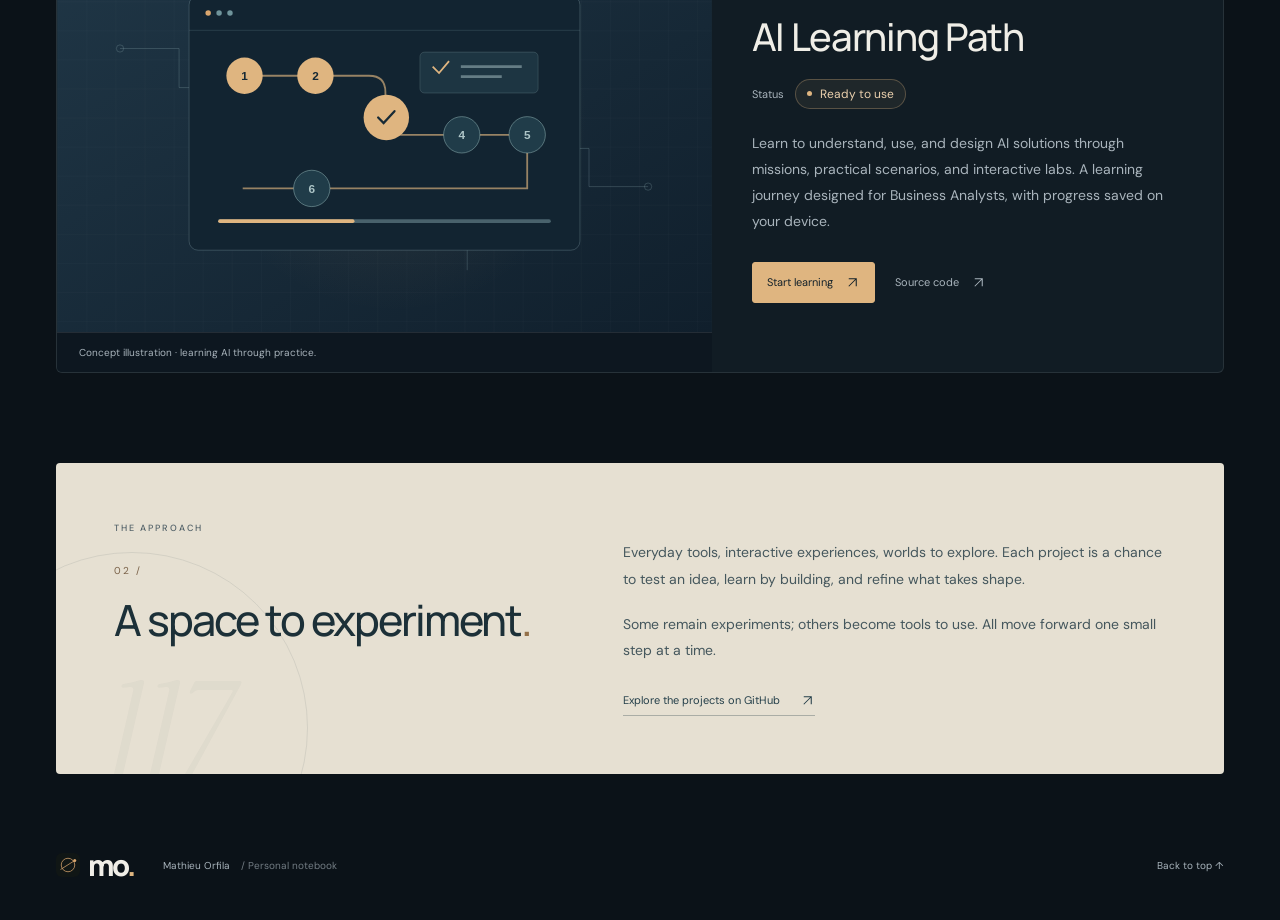
==== commit 9df64833: "Add AI Learning Path with ready status and synchronize bilingual project index" ====
--- a/docs/en/index.html
+++ b/docs/en/index.html
@@ -9,7 +9,7 @@
 <link rel="alternate" hreflang="en" href="https://mativ117.github.io/mativ117/en/">
 <link rel="alternate" hreflang="x-default" href="https://mativ117.github.io/mativ117/">
 <link rel="canonical" href="https://mativ117.github.io/mativ117/en/">
-<link rel="icon" href="../favicon.svg" type="image/svg+xml"><link rel="stylesheet" href="../style.css?v=ambient-always-3">
+<link rel="icon" href="../favicon.svg" type="image/svg+xml"><link rel="stylesheet" href="../style.css?v=projects-5">
 
 </head>
 <body>
@@ -19,7 +19,7 @@
 <section class="hero wrap" aria-labelledby="titre">
   <div class="hero-copy"><p class="eyebrow"><span class="dot"></span> A PERSONAL WORLD</p><h1 id="titre">Create.<br>Explore.<br><em>Refine.</em></h1><p class="intro">I build tools and experiences around the things that draw me in. Here are my projects, as they stand today.</p><a class="button" href="#projets">Explore the projects <span aria-hidden="true">↓</span></a></div>
   <div class="universe" aria-hidden="true"><div class="star-field"></div><div class="stardust"><span class="stellar-particle" style="--x:6%;--y:6%;--size:3.2px;--duration:9s;--delay:-0s;--drift:-21px"></span><span class="stellar-particle" style="--x:43%;--y:35%;--size:1.5px;--duration:11s;--delay:-1.2s;--drift:18px"></span><span class="stellar-particle" style="--x:80%;--y:64%;--size:1.5px;--duration:13s;--delay:-2.4s;--drift:-21px"></span><span class="stellar-particle" style="--x:29%;--y:8%;--size:2.3px;--duration:15s;--delay:-3.5999999999999996s;--drift:18px"></span><span class="stellar-particle" style="--x:66%;--y:37%;--size:1.5px;--duration:17s;--delay:-4.8s;--drift:-21px"></span><span class="stellar-particle" style="--x:15%;--y:66%;--size:1.5px;--duration:9s;--delay:-6s;--drift:18px"></span><span class="stellar-particle" style="--x:52%;--y:10%;--size:2.3px;--duration:11s;--delay:-7.199999999999999s;--drift:-21px"></span><span class="stellar-particle" style="--x:89%;--y:39%;--size:3.2px;--duration:13s;--delay:-8.4s;--drift:18px"></span><span class="stellar-particle" style="--x:38%;--y:68%;--size:1.5px;--duration:15s;--delay:-9.6s;--drift:-21px"></span><span class="stellar-particle" style="--x:75%;--y:12%;--size:2.3px;--duration:17s;--delay:-10.799999999999999s;--drift:18px"></span><span class="stellar-particle" style="--x:24%;--y:41%;--size:1.5px;--duration:9s;--delay:-12s;--drift:-21px"></span><span class="stellar-particle" style="--x:61%;--y:70%;--size:1.5px;--duration:11s;--delay:-13.2s;--drift:18px"></span><span class="stellar-particle" style="--x:10%;--y:14%;--size:2.3px;--duration:13s;--delay:-14.399999999999999s;--drift:-21px"></span><span class="stellar-particle" style="--x:47%;--y:43%;--size:1.5px;--duration:15s;--delay:-15.6s;--drift:18px"></span><span class="stellar-particle" style="--x:84%;--y:72%;--size:3.2px;--duration:17s;--delay:-16.8s;--drift:-21px"></span><span class="stellar-particle" style="--x:33%;--y:16%;--size:2.3px;--duration:9s;--delay:-18s;--drift:18px"></span><span class="stellar-particle" style="--x:70%;--y:45%;--size:1.5px;--duration:11s;--delay:-19.2s;--drift:-21px"></span><span class="stellar-particle" style="--x:19%;--y:74%;--size:1.5px;--duration:13s;--delay:-20.4s;--drift:18px"></span><span class="stellar-particle" style="--x:56%;--y:18%;--size:2.3px;--duration:15s;--delay:-21.599999999999998s;--drift:-21px"></span><span class="stellar-particle" style="--x:93%;--y:47%;--size:1.5px;--duration:17s;--delay:-22.8s;--drift:18px"></span><span class="stellar-particle" style="--x:42%;--y:76%;--size:1.5px;--duration:9s;--delay:-24s;--drift:-21px"></span><span class="stellar-particle" style="--x:79%;--y:20%;--size:3.2px;--duration:11s;--delay:-25.2s;--drift:18px"></span><span class="stellar-particle" style="--x:28%;--y:49%;--size:1.5px;--duration:13s;--delay:-26.4s;--drift:-21px"></span><span class="stellar-particle" style="--x:65%;--y:78%;--size:1.5px;--duration:15s;--delay:-27.599999999999998s;--drift:18px"></span><span class="stellar-particle" style="--x:14%;--y:22%;--size:2.3px;--duration:17s;--delay:-28.799999999999997s;--drift:-21px"></span><span class="stellar-particle" style="--x:51%;--y:51%;--size:1.5px;--duration:9s;--delay:-30s;--drift:18px"></span><span class="stellar-particle" style="--x:88%;--y:80%;--size:1.5px;--duration:11s;--delay:-31.2s;--drift:-21px"></span><span class="stellar-particle" style="--x:37%;--y:24%;--size:2.3px;--duration:13s;--delay:-32.4s;--drift:18px"></span><span class="stellar-particle" style="--x:74%;--y:53%;--size:3.2px;--duration:15s;--delay:-33.6s;--drift:-21px"></span><span class="stellar-particle" style="--x:23%;--y:82%;--size:1.5px;--duration:17s;--delay:-34.8s;--drift:18px"></span><span class="stellar-particle" style="--x:60%;--y:26%;--size:2.3px;--duration:9s;--delay:-36s;--drift:-21px"></span><span class="stellar-particle" style="--x:9%;--y:55%;--size:1.5px;--duration:11s;--delay:-37.199999999999996s;--drift:18px"></span><span class="stellar-particle" style="--x:46%;--y:84%;--size:1.5px;--duration:13s;--delay:-38.4s;--drift:-21px"></span><span class="stellar-particle" style="--x:83%;--y:28%;--size:2.3px;--duration:15s;--delay:-39.6s;--drift:18px"></span><span class="stellar-particle" style="--x:32%;--y:57%;--size:1.5px;--duration:17s;--delay:-40.8s;--drift:-21px"></span><span class="stellar-particle" style="--x:69%;--y:86%;--size:3.2px;--duration:9s;--delay:-42s;--drift:18px"></span></div><div class="orbital-ring ring-outer"></div><div class="orbital-ring ring-middle"></div><div class="orbital-ring ring-inner"></div><div class="celestial-body"></div><div class="orbital-axis"></div><span class="satellite satellite-one"></span><span class="satellite satellite-two"></span><span class="coordinate">M / O<br>SECTOR — 117</span><span class="orbital-label">ALWAYS IN MOTION</span><span class="universe-label">EXPLORATION / 001</span></div>
-  <nav class="project-index" aria-label="Jump to a project"><a href="#calque"><span class="index-number">01</span><span>Calque</span><span class="index-arrow" aria-hidden="true">↓</span></a><a href="#coachos"><span class="index-number">02</span><span>CoachOS</span><span class="index-arrow" aria-hidden="true">↓</span></a><a href="#eclipse"><span class="index-number">03</span><span>The adventure</span><span class="index-arrow" aria-hidden="true">↓</span></a><a href="#processarium"><span class="index-number">04</span><span>Processarium</span><span class="index-arrow" aria-hidden="true">↓</span></a></nav>
+  <!-- PROJECT_INDEX_START --><nav class="project-index" aria-label="Jump to a project"><a href="#calque"><span class="index-number">01</span><span>Calque</span><span class="index-arrow" aria-hidden="true">↓</span></a><a href="#coachos"><span class="index-number">02</span><span>CoachOS</span><span class="index-arrow" aria-hidden="true">↓</span></a><a href="#eclipse"><span class="index-number">03</span><span>Les Royaumes de l’Éclipse</span><span class="index-arrow" aria-hidden="true">↓</span></a><a href="#processarium"><span class="index-number">04</span><span>Processarium</span><span class="index-arrow" aria-hidden="true">↓</span></a><a href="#ai-learning"><span class="index-number">05</span><span>AI Learning Path</span><span class="index-arrow" aria-hidden="true">↓</span></a></nav><!-- PROJECT_INDEX_END -->
 </section>
 <section id="projets" class="projects wrap" aria-labelledby="projects-title">
 <div class="section-heading"><h2 id="projects-title"><span class="section-index" aria-hidden="true">01 /</span>Projects<span>.</span></h2><span class="folio">TOOLS · GAMES · AI WORKFLOWS</span></div>
@@ -40,8 +40,13 @@
 <figure class="project-visual"><a class="project-preview" href="https://mativ117.github.io/processarium_ia/" aria-label="Explore the workshop"><img src="../assets/processarium-en.svg" alt="Illustration of a miniature workshop: three workstations connected by paths, with characters and a review checkpoint." width="720" height="460" loading="lazy"></a><figcaption>Concept illustration · understanding AI workflows.</figcaption></figure>
 <div class="project-copy"><div class="project-meta"><span>AI · Learning workshop</span></div><h3>Processarium</h3><div class="status-row"><span class="status-label">Status</span><span class="status">Try it out</span></div><p class="description">A small animated world for understanding AI workflows: roles, handoffs, parallel tasks, and human review. Explore step-by-step scenarios to see how these elements fit together in a project.</p><div class="project-links"><a class="project-primary" href="https://mativ117.github.io/processarium_ia/">Explore the workshop <span aria-hidden="true"><svg class="external-icon" viewBox="0 0 20 20" width="15" height="15" fill="none" aria-hidden="true"><path d="M5 15 15 5M5 5h10v10" stroke="currentColor" stroke-width="1.4"/></svg></span></a><a href="https://github.com/mativ117/processarium_ia">Source code <span aria-hidden="true"><svg class="external-icon" viewBox="0 0 20 20" width="15" height="15" fill="none" aria-hidden="true"><path d="M5 15 15 5M5 5h10v10" stroke="currentColor" stroke-width="1.4"/></svg></span></a></div></div>
 </article>
+<article class="project" id="ai-learning"><div class="project-frame"><span class="project-number" aria-hidden="true">05</span><span class="frame-label" aria-hidden="true">M / O — PROJECT</span></div>
+<figure class="project-visual"><a class="project-preview" href="https://mativ117.github.io/ia_learning/" aria-label="Start learning"><img src="../assets/ai-learning-en.svg" alt="Illustration of an AI learning journey: six stages connected by a circuit, with a mission and an exercise highlighted." width="720" height="460" loading="lazy"></a><figcaption>Concept illustration · learning AI through practice.</figcaption></figure>
+<div class="project-copy"><div class="project-meta"><span>AI · Interactive learning</span></div><h3>AI Learning Path</h3><div class="status-row"><span class="status-label">Status</span><span class="status">Ready to use</span></div><p class="description">Learn to understand, use, and design AI solutions through missions, practical scenarios, and interactive labs. A learning journey designed for Business Analysts, with progress saved on your device.</p><div class="project-links"><a class="project-primary" href="https://mativ117.github.io/ia_learning/">Start learning <span aria-hidden="true"><svg class="external-icon" viewBox="0 0 20 20" width="15" height="15" fill="none" aria-hidden="true"><path d="M5 15 15 5M5 5h10v10" stroke="currentColor" stroke-width="1.4"/></svg></span></a><a href="https://github.com/mativ117/ia_learning">Source code <span aria-hidden="true"><svg class="external-icon" viewBox="0 0 20 20" width="15" height="15" fill="none" aria-hidden="true"><path d="M5 15 15 5M5 5h10v10" stroke="currentColor" stroke-width="1.4"/></svg></span></a></div></div>
+</article>
 <!-- PROJECTS_END -->
 </section>
 <section id="apropos" class="about wrap" aria-labelledby="about-title"><div><p class="eyebrow">THE APPROACH</p><h2 id="about-title"><span class="section-index" aria-hidden="true">02 /</span>A space to experiment<span>.</span></h2></div><div class="about-copy"><p>Everyday tools, interactive experiences, worlds to explore. Each project is a chance to test an idea, learn by building, and refine what takes shape.</p><p>Some remain experiments; others become tools to use. All move forward one small step at a time.</p><a class="about-link" href="https://github.com/mativ117">Explore the projects on GitHub <span aria-hidden="true"><svg class="external-icon" viewBox="0 0 20 20" width="15" height="15" fill="none" aria-hidden="true"><path d="M5 15 15 5M5 5h10v10" stroke="currentColor" stroke-width="1.4"/></svg></span></a></div></section>
 </main><footer class="wrap footer"><a href="./" class="brand" aria-label="Back to home"><img class="brand-mark" src="../favicon.svg" alt="" width="30" height="30">mo<span>.</span></a><span>Mathieu Orfila <span class="muted">/ Personal notebook</span></span><a href="#contenu">Back to top ↑</a></footer>
 </body></html>
+
--- a/docs/style.css
+++ b/docs/style.css
@@ -33,3 +33,8 @@
 
 
 @media(max-width:760px){.hero .universe{opacity:.72}.hero-copy{padding-bottom:155px}}
+
+/* Let the project index grow with the catalogue. */
+.project-index{grid-template-columns:repeat(5,minmax(0,1fr))}.project-index a{min-width:0;gap:10px;padding-inline:15px}.project-index a>span:nth-child(2){line-height:1.5}.project-index a:first-child{padding-left:0}
+@media(max-width:1100px){.project-index a{font-size:10px;padding-inline:12px;gap:8px}.project-index .index-number{font-size:9px}}
+@media(max-width:760px){.hero{min-height:850px}.project-index{grid-template-columns:1fr 1fr}.project-index a,.project-index a:first-child{padding:10px 12px;font-size:11px}.project-index a:nth-child(even){border-right:0}.project-index a:last-child:nth-child(odd){grid-column:1/-1}.hero-copy{padding-bottom:205px}}
